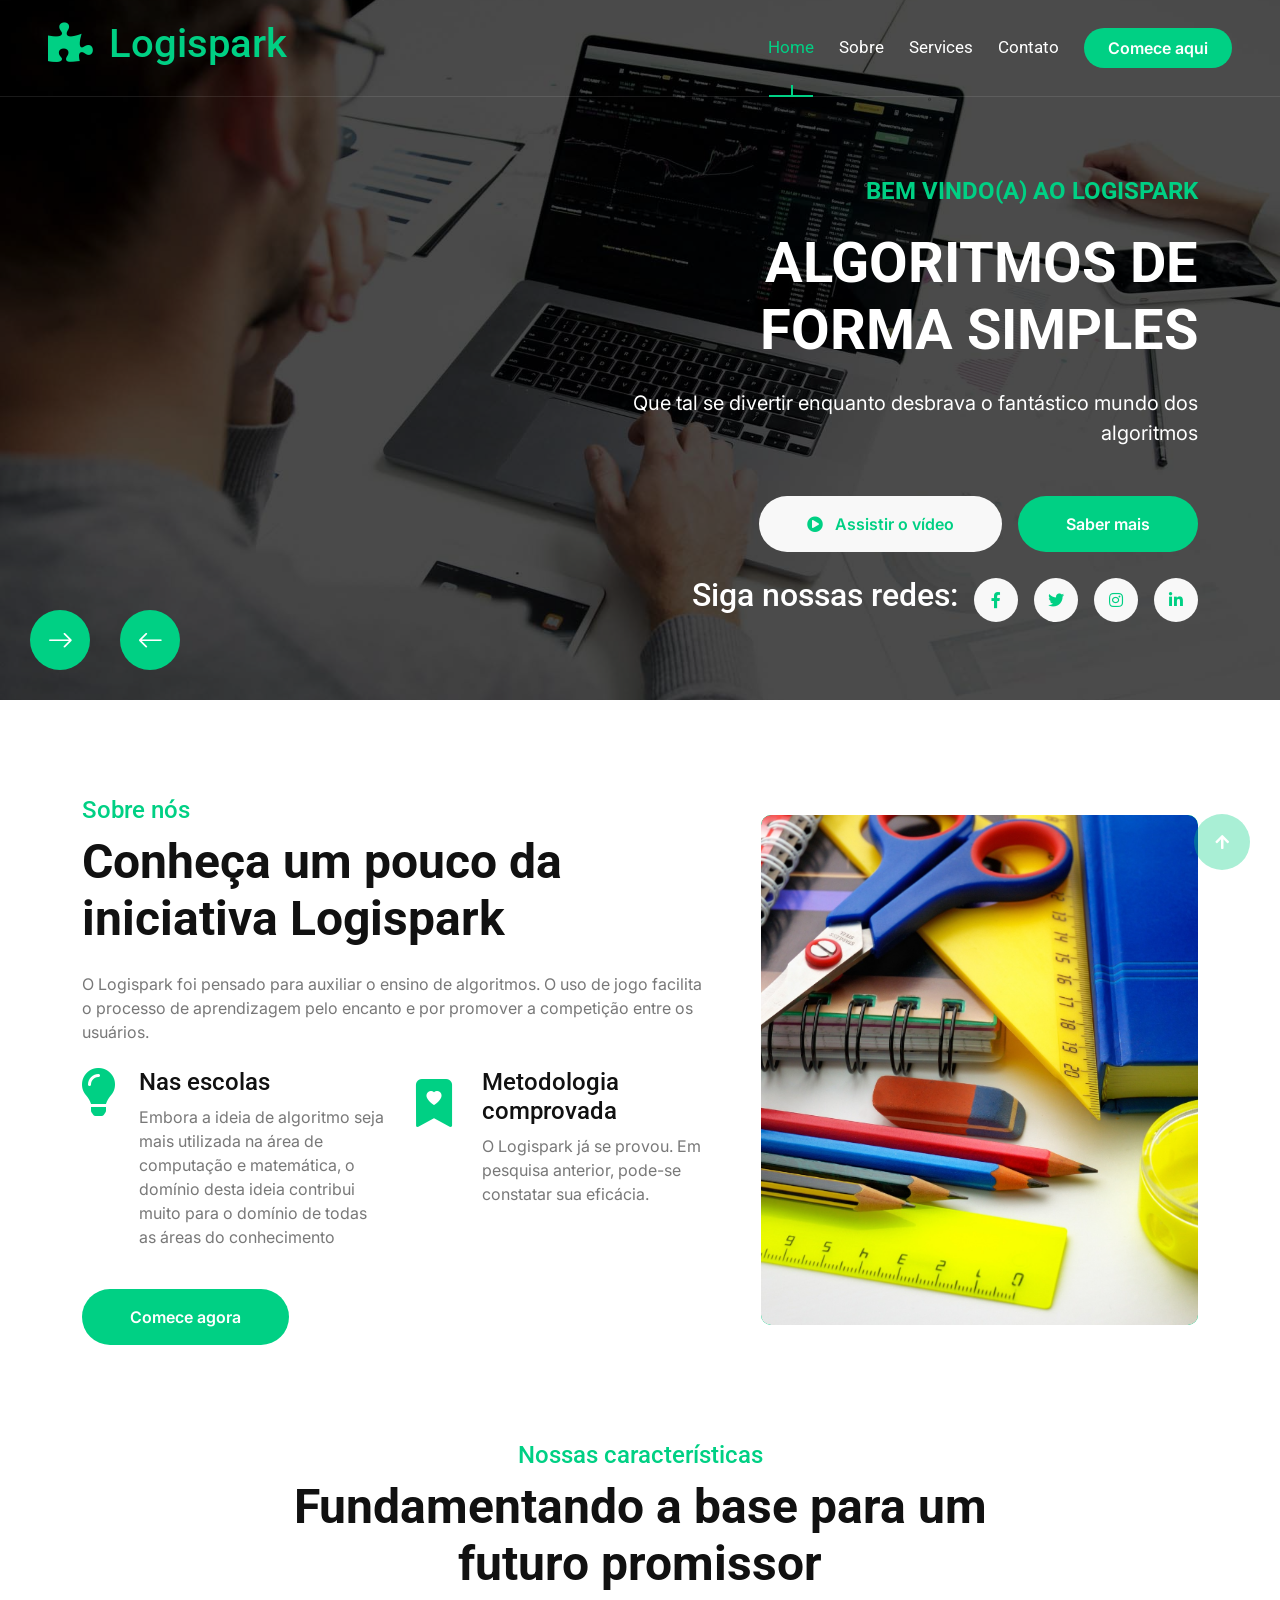
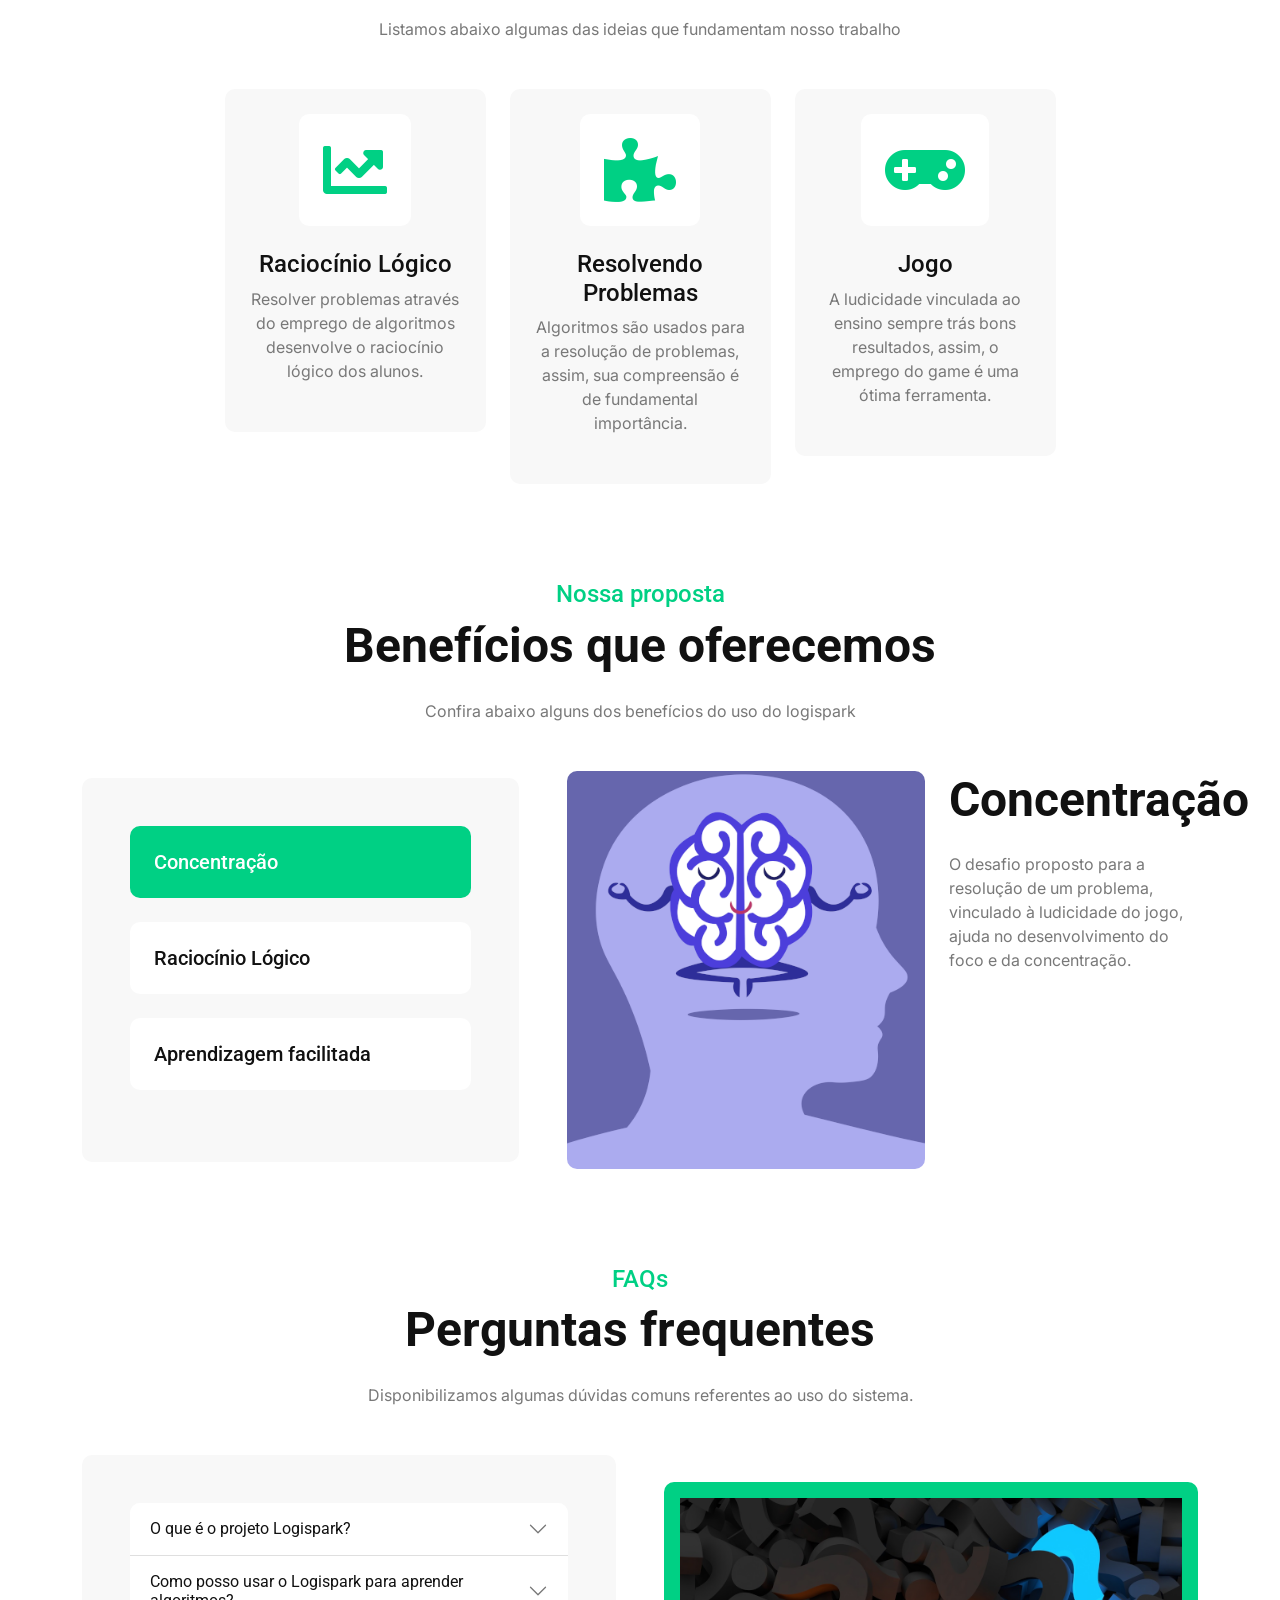
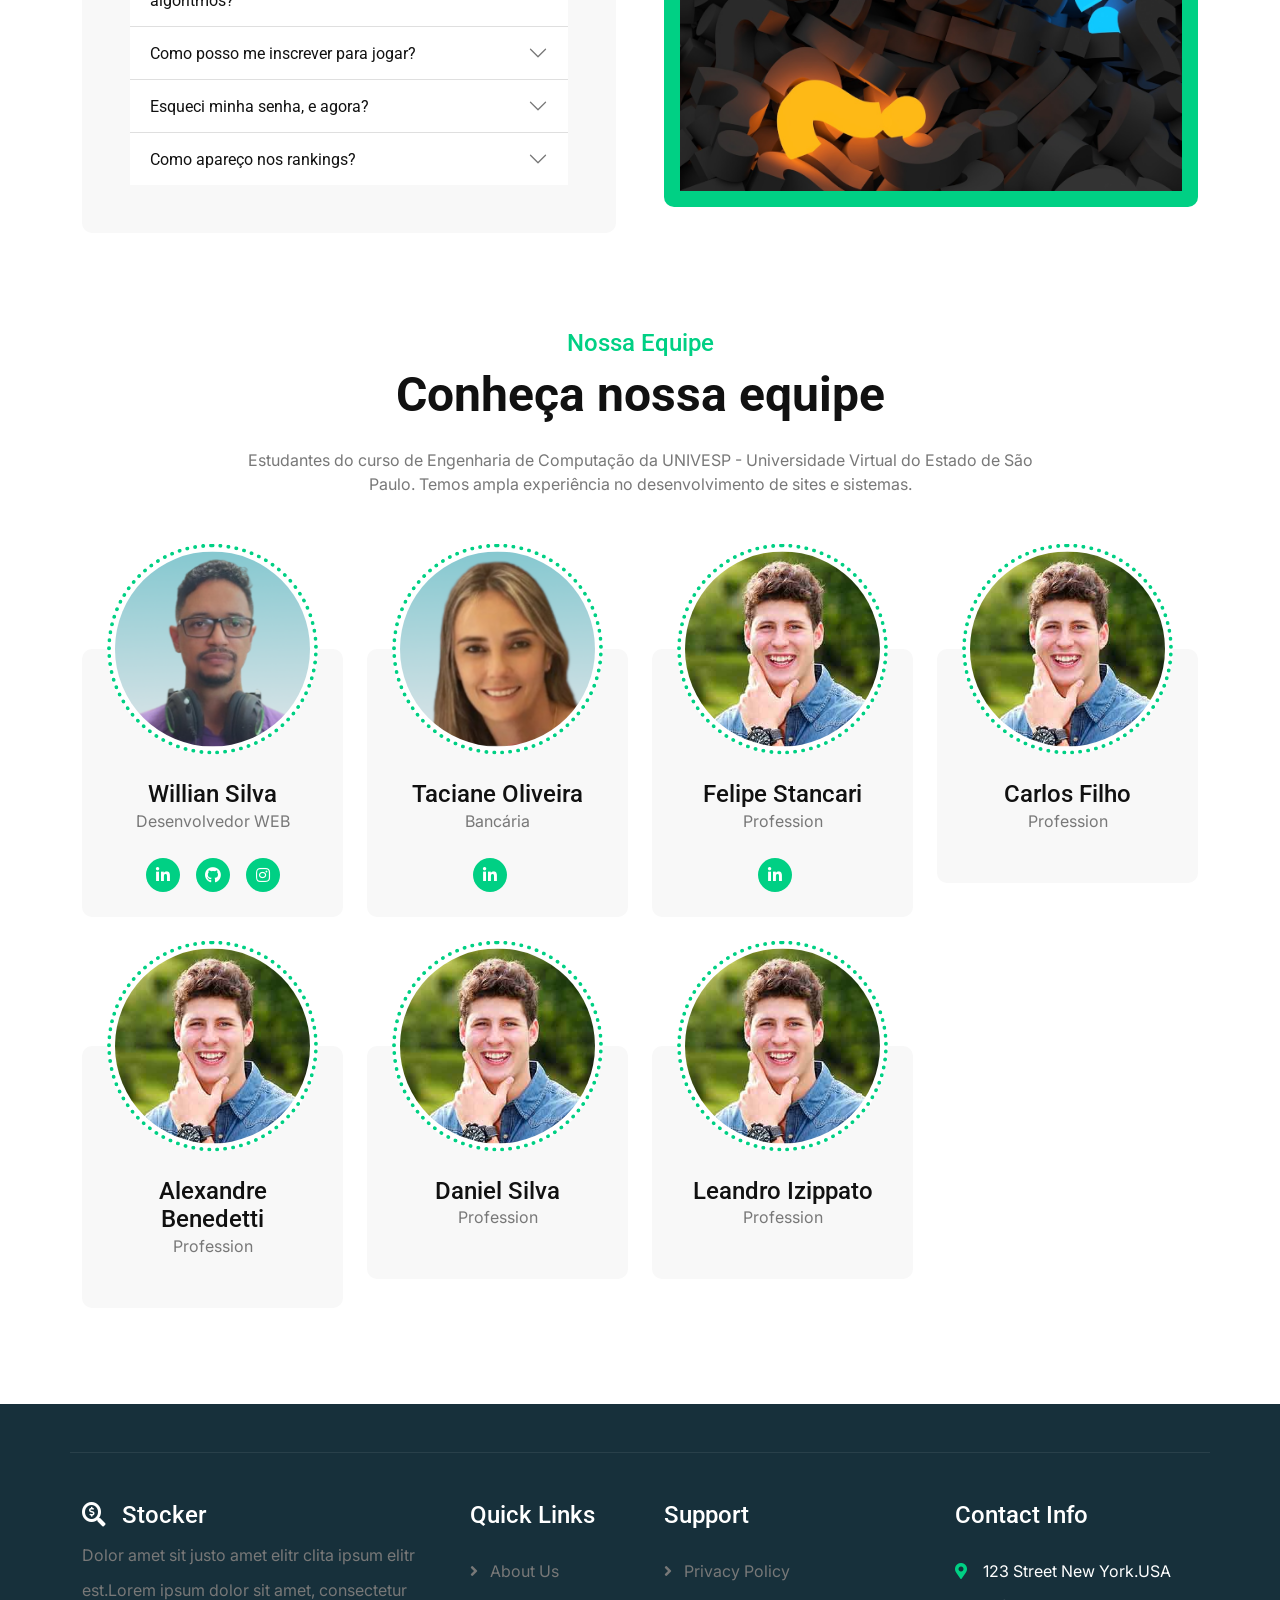
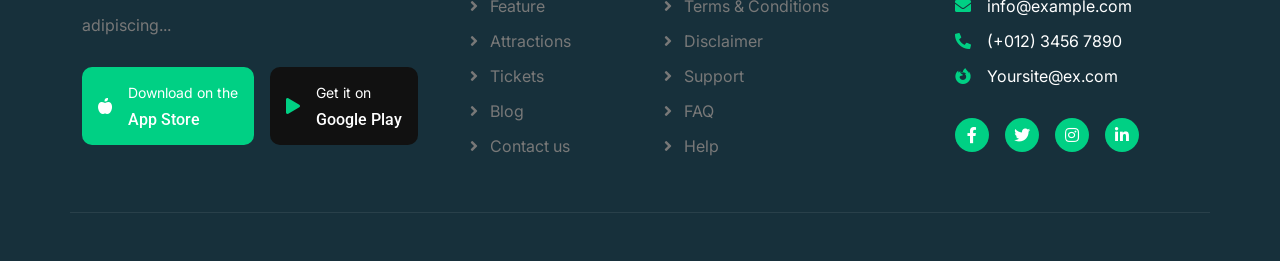
==== index.html @ 5e284241 "página contato - finalizada update 4/9 - 10h45" ====
<!DOCTYPE html>
<html lang="en">

    <head>
        <meta charset="utf-8">
        <title>TCC - LOGISPARK</title>
        <meta content="width=device-width, initial-scale=1.0" name="viewport">
        <meta content="Educação, Logispark, Lógica, Algoritmos" name="keywords">
        <meta content="Site do jogo logispark para ensino de algoritmos" name="description">
        <link rel="apple-touch-icon" sizes="57x57" href="./img/icon/apple-icon-57x57.png">
        <link rel="apple-touch-icon" sizes="60x60" href="./img/icon/apple-icon-60x60.png">
        <link rel="apple-touch-icon" sizes="72x72" href="./img/icon/apple-icon-72x72.png">
        <link rel="apple-touch-icon" sizes="76x76" href="./img/icon/apple-icon-76x76.png">
        <link rel="apple-touch-icon" sizes="114x114" href="./img/icon/apple-icon-114x114.png">
        <link rel="apple-touch-icon" sizes="120x120" href="./img/icon/apple-icon-120x120.png">
        <link rel="apple-touch-icon" sizes="144x144" href="./img/icon/apple-icon-144x144.png">
        <link rel="apple-touch-icon" sizes="152x152" href="./img/icon/apple-icon-152x152.png">
        <link rel="apple-touch-icon" sizes="180x180" href="./img/icon/apple-icon-180x180.png">
        <link rel="icon" type="image/png" sizes="192x192" href="./img/icon/android-icon-192x192.png">
        <link rel="icon" type="image/png" sizes="32x32" href="./img/icon/favicon-32x32.png">
        <link rel="icon" type="image/png" sizes="96x96" href="./img/icon/favicon-96x96.png">
        <link rel="icon" type="image/png" sizes="16x16" href="./img/icon/favicon-16x16.png">
        <link rel="manifest" href="./img/icon/manifest.json">
        <meta name="msapplication-TileColor" content="#ffffff">
        <meta name="msapplication-TileImage" content="/ms-icon-144x144.png">
        <meta name="theme-color" content="#ffffff">

        <!-- Google Web Fonts -->
        <link rel="preconnect" href="https://fonts.googleapis.com">
        <link rel="preconnect" href="https://fonts.gstatic.com" crossorigin>
        <link href="https://fonts.googleapis.com/css2?family=Inter:wght@100..900&family=Roboto:wght@400;500;700;900&display=swap" rel="stylesheet"> 

        <!-- Icon Font Stylesheet -->
        <link rel="stylesheet" href="https://use.fontawesome.com/releases/v5.15.4/css/all.css"/>
        <link href="https://cdn.jsdelivr.net/npm/bootstrap-icons@1.4.1/font/bootstrap-icons.css" rel="stylesheet">

        <!-- Libraries Stylesheet -->
        <link rel="stylesheet" href="lib/animate/animate.min.css"/>
        <link href="lib/lightbox/css/lightbox.min.css" rel="stylesheet">
        <link href="lib/owlcarousel/assets/owl.carousel.min.css" rel="stylesheet">


        <!-- Customized Bootstrap Stylesheet -->
        <link href="css/bootstrap.min.css" rel="stylesheet">

        <!-- Template Stylesheet -->
        <link href="css/style.css" rel="stylesheet">
    </head>

    <body>

        <!-- Spinner Start -->
        <div id="spinner" class="show bg-white position-fixed translate-middle w-100 vh-100 top-50 start-50 d-flex align-items-center justify-content-center">
            <div class="spinner-border text-primary" style="width: 3rem; height: 3rem;" role="status">
                <span class="sr-only">Loading...</span>
            </div>
        </div>
        <!-- Spinner End -->

        <!-- Navbar & Hero Start - ok -->
        <div class="container-fluid position-relative p-0">
            
            <header id="header"></header>

            <!-- Carousel Start -->
            <div class="header-carousel owl-carousel">
                <div class="header-carousel-item">
                    <img src="img/carousel-1.jpg" class="img-fluid w-100" alt="Image">
                    <div class="carousel-caption">
                        <div class="container">
                            <div class="row gy-0 gx-5">
                                <div class="col-lg-0 col-xl-5"></div>
                                <div class="col-xl-7 animated fadeInLeft">
                                    <div class="text-sm-center text-md-end">
                                        <h4 class="text-primary text-uppercase fw-bold mb-4">Bem vindo(a) ao Logispark</h4>
                                        <h1 class="display-4 text-uppercase text-white mb-4">Algoritmos de forma simples</h1>
                                        <p class="mb-5 fs-5">Que tal se divertir enquanto desbrava o fantástico mundo dos algoritmos</p>
                                        <div class="d-flex justify-content-center justify-content-md-end flex-shrink-0 mb-4">
                                            <a class="btn btn-light rounded-pill py-3 px-4 px-md-5 me-2" href="#"><i class="fas fa-play-circle me-2"></i> Assistir o vídeo</a>
                                            <a class="btn btn-primary rounded-pill py-3 px-4 px-md-5 ms-2" href="#">Saber mais</a>
                                        </div>
                                        <div class="d-flex align-items-center justify-content-center justify-content-md-end">
                                            <h2 class="text-white me-2">Siga nossas redes:</h2>
                                            <div class="d-flex justify-content-end ms-2">
                                                <a class="btn btn-md-square btn-light rounded-circle me-2" href=""><i class="fab fa-facebook-f"></i></a>
                                                <a class="btn btn-md-square btn-light rounded-circle mx-2" href=""><i class="fab fa-twitter"></i></a>
                                                <a class="btn btn-md-square btn-light rounded-circle mx-2" href=""><i class="fab fa-instagram"></i></a>
                                                <a class="btn btn-md-square btn-light rounded-circle ms-2" href=""><i class="fab fa-linkedin-in"></i></a>
                                            </div>
                                        </div>
                                    </div>
                                </div>
                            </div>
                        </div>
                    </div>
                </div>
                <div class="header-carousel-item">
                    <img src="img/carousel-2.jpg" class="img-fluid w-100" alt="Image">
                    <div class="carousel-caption">
                        <div class="container">
                            <div class="row g-5">
                                <div class="col-12 animated fadeInUp">
                                    <div class="text-center">
                                        <h4 class="text-primary text-uppercase fw-bold mb-4">Bem vindo(a) ao Logispark</h4>
                                        <h1 class="display-4 text-uppercase text-white mb-4">Invista seu tempo</h1>
                                        <p class="mb-5 fs-5">Aprenda jogando, não perca tempo, comece agora mesmo</p>
                                        <div class="d-flex justify-content-center flex-shrink-0 mb-4">
                                            <a class="btn btn-light rounded-pill py-3 px-4 px-md-5 me-2" href="#"><i class="fas fa-play-circle me-2"></i> Assistir o vídeo</a>
                                            <a class="btn btn-primary rounded-pill py-3 px-4 px-md-5 ms-2" href="#">Saber mais</a>
                                        </div>
                                        <div class="d-flex align-items-center justify-content-center">
                                            <h2 class="text-white me-2">Siga nossas redes:</h2>
                                            <div class="d-flex justify-content-end ms-2">
                                                <a class="btn btn-md-square btn-light rounded-circle me-2" href=""><i class="fab fa-facebook-f"></i></a>
                                                <a class="btn btn-md-square btn-light rounded-circle mx-2" href=""><i class="fab fa-twitter"></i></a>
                                                <a class="btn btn-md-square btn-light rounded-circle mx-2" href=""><i class="fab fa-instagram"></i></a>
                                                <a class="btn btn-md-square btn-light rounded-circle ms-2" href=""><i class="fab fa-linkedin-in"></i></a>
                                            </div>
                                        </div>
                                    </div>
                                </div>
                            </div>
                        </div>
                    </div>
                </div>
            </div>
            <!-- Carousel End -->
        </div>
        <!-- Navbar & Hero End -->

        <!-- About Start - ok -->
        <div class="container-fluid about py-5">
            <div class="container py-5">
                <div class="row g-5 align-items-center">
                    <div class="col-xl-7 wow fadeInLeft" data-wow-delay="0.2s">
                        <div>
                            <h4 class="text-primary">Sobre nós</h4>
                            <h1 class="display-5 mb-4">Conheça um pouco da iniciativa Logispark</h1>
                            <p class="mb-4">
                                O Logispark foi pensado para auxiliar o ensino de algoritmos. O uso de jogo facilita o processo de aprendizagem pelo encanto e por promover a competição entre os usuários.
                            </p>
                            <div class="row g-4">
                                <div class="col-md-6 col-lg-6 col-xl-6">
                                    <div class="d-flex">
                                        <div><i class="fas fa-lightbulb fa-3x text-primary"></i></div>
                                        <div class="ms-4">
                                            <h4>Nas escolas</h4>
                                            <p>Embora a ideia de algoritmo seja mais utilizada na área de computação e matemática, o domínio desta ideia contribui muito para o domínio de todas as áreas do conhecimento</p>
                                        </div>
                                    </div>
                                </div>
                                <div class="col-md-6 col-lg-6 col-xl-6">
                                    <div class="d-flex">
                                        <div><i class="bi bi-bookmark-heart-fill fa-3x text-primary"></i></div>
                                        <div class="ms-4">
                                            <h4>Metodologia comprovada</h4>
                                            <p>O Logispark já se provou. Em pesquisa anterior, pode-se constatar sua eficácia.</p>
                                        </div>
                                    </div>
                                </div>
                                <div class="col-sm-6">
                                    <a href="#" class="btn btn-primary rounded-pill py-3 px-5 flex-shrink-0">Comece agora</a>
                                </div>
                            </div>
                        </div>
                    </div>
                    <div class="col-xl-5 wow fadeInRight" data-wow-delay="0.2s">
                        <div class="bg-primary rounded position-relative overflow-hidden">
                            <img src="img/school_supplies.webp" class="img-fluid rounded w-100" alt="">
                        </div>
                    </div>
                </div>
            </div>
        </div>
        <!-- About End -->

        <!-- Features Start - ok -->
        <div class="container-fluid feature pb-5">
            <div class="container pb-5">
                <div class="text-center mx-auto pb-5 wow fadeInUp" data-wow-delay="0.2s" style="max-width: 800px;">
                    <h4 class="text-primary">Nossas características</h4>
                    <h1 class="display-5 mb-4">Fundamentando a base para um futuro promissor</h1>
                    <p class="mb-0">
                        Listamos abaixo algumas das ideias que fundamentam nosso trabalho
                    </p>
                </div>
                <div class="row g-4 justify-content-center">
                    <div class="col-md-6 col-lg-6 col-xl-3 wow fadeInUp" data-wow-delay="0.2s">
                        <div class="feature-item p-4">
                            <div class="feature-icon p-4 mb-4">
                                <i class="fas fa-chart-line fa-4x text-primary"></i>
                            </div>
                            <h4>Raciocínio Lógico</h4>
                            <p class="mb-4">
                                Resolver problemas através do emprego de algoritmos desenvolve o raciocínio lógico dos alunos.
                            </p>
                        </div>
                    </div>
                    <div class="col-md-6 col-lg-6 col-xl-3 wow fadeInUp" data-wow-delay="0.4s">
                        <div class="feature-item p-4">
                            <div class="feature-icon p-4 mb-4">
                                <i class="fas fa-puzzle-piece fa-4x text-primary"></i>
                            </div>
                            <h4>Resolvendo Problemas</h4>
                            <p class="mb-4">
                                Algoritmos são usados para a resolução de problemas, assim, sua compreensão é de fundamental importância.
                            </p>
                        </div>
                    </div>
                    <div class="col-md-6 col-lg-6 col-xl-3 wow fadeInUp" data-wow-delay="0.6s">
                        <div class="feature-item p-4">
                            <div class="feature-icon p-4 mb-4">
                                <i class="fas fa-gamepad fa-4x text-primary"></i>
                            </div>
                            <h4>Jogo</h4>
                            <p class="mb-4">
                                A ludicidade vinculada ao ensino sempre trás bons resultados, assim, o emprego do game é uma ótima ferramenta.
                            </p>
                        </div>
                    </div>
                    <!-- <div class="col-md-6 col-lg-6 col-xl-3 wow fadeInUp" data-wow-delay="0.8s">
                        <div class="feature-item p-4">
                            <div class="feature-icon p-4 mb-4">
                                <i class="fas fa-hand-holding-usd fa-4x text-primary"></i>
                            </div>
                            <h4>Investment Bank</h4>
                            <p class="mb-4">Lorem ipsum dolor sit amet consectetur adipisicing elit. Ea hic laborum odit pariatur...
                            </p>
                            <a class="btn btn-primary rounded-pill py-2 px-4" href="#">Learn More</a>
                        </div>
                    </div> -->
                </div>
            </div>
        </div>
        <!-- Features End -->


        <!-- Offer Start - ok -->
        <div class="container-fluid offer-section pb-5">
            <div class="container pb-5">
                <div class="text-center mx-auto pb-5 wow fadeInUp" data-wow-delay="0.2s" style="max-width: 800px;">
                    <h4 class="text-primary">Nossa proposta</h4>
                    <h1 class="display-5 mb-4">Benefícios que oferecemos</h1>
                    <p class="mb-0">
                        Confira abaixo alguns dos benefícios do uso do logispark
                    </p>
                </div>
                <div class="row g-5 align-items-center">
                    <div class="col-xl-5 wow fadeInLeft" data-wow-delay="0.2s">
                        <div class="nav nav-pills bg-light rounded p-5">
                            <a class="accordion-link p-4 active mb-4" data-bs-toggle="pill" href="#collapseOne">
                                <h5 class="mb-0">Concentração</h5>
                            </a>
                            <a class="accordion-link p-4 mb-4" data-bs-toggle="pill" href="#collapseTwo">
                                <h5 class="mb-0">Raciocínio Lógico</h5>
                            </a>
                            <a class="accordion-link p-4 mb-4" data-bs-toggle="pill" href="#collapseThree">
                                <h5 class="mb-0">Aprendizagem facilitada</h5>
                            </a>
                        </div>
                    </div>
                    <div class="col-xl-7 wow fadeInRight" data-wow-delay="0.4s">
                        <div class="tab-content">
                            <div id="collapseOne" class="tab-pane fade show p-0 active">
                                <div class="row g-4">
                                    <div class="col-md-7">
                                        <img src="img/school_concentration.webp" class="img-fluid w-100 rounded" alt="">
                                    </div>
                                    <div class="col-md-5">
                                        <h1 class="display-5 mb-4">Concentração</h1>
                                        <p class="mb-4">
                                            O desafio proposto para a resolução de um problema, vinculado à ludicidade do jogo, ajuda no desenvolvimento do foco e da concentração.
                                        </p>
                                    </div>
                                </div>
                            </div>
                            <div id="collapseTwo" class="tab-pane fade show p-0">
                                <div class="row g-4">
                                    <div class="col-md-7">
                                        <img src="img/school_logic.webp" class="img-fluid w-100 rounded" alt="">
                                    </div>
                                    <div class="col-md-5">
                                        <h1 class="display-5 mb-4">Raciocínio Lógico</h1>
                                        <p class="mb-4">
                                            A resolução de um determinado problema, envolve organização do pensamento, dentre outras coisas, uma mente organizada e coerente é capaz de pensar de forma lógica para enfrentar o desafio proposto.
                                        </p>
                                    </div>
                                </div>
                            </div>
                            <div id="collapseThree" class="tab-pane fade show p-0">
                                <div class="row g-4">
                                    <div class="col-md-7">
                                        <img src="img/school_learning.webp" class="img-fluid w-100 rounded" alt="">
                                    </div>
                                    <div class="col-md-5">
                                        <h1 class="display-5 mb-4">Aprendizagem facilitada</h1>
                                        <p class="mb-4">
                                            Ao dominar o uso de algoritmos, os alunos terão facilidade em dominar qualquer área do conhecimento.
                                        </p>
                                    </div>
                                </div>
                            </div>
                        </div>
                    </div>
                </div>
            </div>
        </div>
        <!-- Offer End -->

        <!-- FAQs Start - adicionar o texto das perguntas -->
        <div class="container-fluid faq-section pb-5">
            <div class="container pb-5 overflow-hidden">
                <div class="text-center mx-auto pb-5 wow fadeInUp" data-wow-delay="0.2s" style="max-width: 800px;">
                    <h4 class="text-primary">FAQs</h4>
                    <h1 class="display-5 mb-4">Perguntas frequentes</h1>
                    <p class="mb-0">
                        Disponibilizamos algumas dúvidas comuns referentes ao uso do sistema.
                    </p>
                </div>
                <div class="row g-5 align-items-center">
                    <div class="col-lg-6 wow fadeInLeft" data-wow-delay="0.2s">
                        <div class="accordion accordion-flush bg-light rounded p-5" id="accordionFlushSection">
                            <div class="accordion-item rounded-top">
                                <h2 class="accordion-header" id="flush-headingOne">
                                    <button class="accordion-button collapsed rounded-top" type="button" data-bs-toggle="collapse" data-bs-target="#flush-collapseOne" aria-expanded="false" aria-controls="flush-collapseOne">
                                    O que é o projeto Logispark?
                                    </button>
                                </h2>
                                <div id="flush-collapseOne" class="accordion-collapse collapse" aria-labelledby="flush-headingOne" data-bs-parent="#accordionFlushSection">
                                    <div class="accordion-body">Placeholder content for this accordion, which is intended to demonstrate the <code>.accordion-flush</code> class. This is the first item's accordion body.</div>
                                </div>
                            </div>
                            <div class="accordion-item">
                                <h2 class="accordion-header" id="flush-headingTwo">
                                    <button class="accordion-button collapsed" type="button" data-bs-toggle="collapse" data-bs-target="#flush-collapseTwo" aria-expanded="false" aria-controls="flush-collapseTwo">
                                    Como posso usar o Logispark para aprender algoritmos?
                                    </button>
                                </h2>
                                <div id="flush-collapseTwo" class="accordion-collapse collapse" aria-labelledby="flush-headingTwo" data-bs-parent="#accordionFlushSection">
                                    <div class="accordion-body">Placeholder content for this accordion, which is intended to demonstrate the <code>.accordion-flush</code> class. This is the second item's accordion body. Let's imagine this being filled with some actual content.</div>
                                </div>
                            </div>
                            <div class="accordion-item">
                                <h2 class="accordion-header" id="flush-headingThree">
                                    <button class="accordion-button collapsed" type="button" data-bs-toggle="collapse" data-bs-target="#flush-collapseThree" aria-expanded="false" aria-controls="flush-collapseThree">
                                    Como posso me inscrever para jogar?
                                    </button>
                                </h2>
                                <div id="flush-collapseThree" class="accordion-collapse collapse" aria-labelledby="flush-headingThree" data-bs-parent="#accordionFlushSection">
                                    <div class="accordion-body">Placeholder content for this accordion, which is intended to demonstrate the <code>.accordion-flush</code> class. This is the second item's accordion body. Let's imagine this being filled with some actual content.</div>
                                </div>
                            </div>
                            <div class="accordion-item">
                                <h2 class="accordion-header" id="flush-headingFour">
                                    <button class="accordion-button collapsed" type="button" data-bs-toggle="collapse" data-bs-target="#flush-collapseFour" aria-expanded="false" aria-controls="flush-collapseFour">
                                    Esqueci minha senha, e agora?
                                    </button>
                                </h2>
                                <div id="flush-collapseFour" class="accordion-collapse collapse" aria-labelledby="flush-headingFour" data-bs-parent="#accordionFlushSection">
                                    <div class="accordion-body">Placeholder content for this accordion, which is intended to demonstrate the <code>.accordion-flush</code> class. This is the second item's accordion body. Let's imagine this being filled with some actual content.</div>
                                </div>
                            </div>
                            <div class="accordion-item">
                                <h2 class="accordion-header" id="flush-headingFive">
                                    <button class="accordion-button collapsed" type="button" data-bs-toggle="collapse" data-bs-target="#flush-collapseFive" aria-expanded="false" aria-controls="flush-collapseFive">
                                    Como apareço nos rankings?
                                    </button>
                                </h2>
                                <div id="flush-collapseFive" class="accordion-collapse collapse" aria-labelledby="flush-headingFive" data-bs-parent="#accordionFlushSection">
                                    <div class="accordion-body">Placeholder content for this accordion, which is intended to demonstrate the <code>.accordion-flush</code> class. This is the second item's accordion body. Let's imagine this being filled with some actual content.</div>
                                </div>
                            </div>
                        </div>
                    </div>
                    <div class="col-lg-6 wow fadeInRight" data-wow-delay="0.2s">
                        <div class="bg-primary rounded">
                            <img src="img/faq.webp" class="img-fluid w-100 p-3 rounded" alt="">
                        </div>
                    </div>
                </div>
            </div>
        </div>
        <!-- FAQs End -->


        <!-- Team Start - adicionar fotos e redes sociais -->
        <div class="container-fluid team pb-5">
            <div class="container pb-5">
                <div class="text-center mx-auto pb-5 wow fadeInUp" data-wow-delay="0.2s" style="max-width: 800px;">
                    <h4 class="text-primary">Nossa Equipe</h4>
                    <h1 class="display-5 mb-4">Conheça nossa equipe</h1>
                    <p class="mb-0">
                        Estudantes do curso de Engenharia de Computação da UNIVESP - Universidade Virtual do Estado de São Paulo. Temos ampla experiência no desenvolvimento de sites e sistemas.
                    </p>
                </div>
                <div class="row g-4">
                    <div class="col-md-6 col-lg-6 col-xl-3 wow fadeInUp" data-wow-delay="0.2s">
                        <div class="team-item">
                            <div class="team-img">
                                <img src="img/eu_logispark.webp" class="img-fluid" alt="">
                            </div>
                            <div class="team-title">
                                <h4 class="mb-0">Willian Silva</h4>
                                <p class="mb-0">Desenvolvedor WEB</p>
                            </div>
                            <div class="team-icon">
                                <!-- <a class="btn btn-primary btn-sm-square rounded-circle me-3" href=""><i class="fab fa-facebook-f"></i></a> -->
                                <!-- <a class="btn btn-primary btn-sm-square rounded-circle me-3" href=""><i class="fab fa-twitter"></i></a> -->
                                <a class="btn btn-primary btn-sm-square rounded-circle me-3" href="https://www.linkedin.com/in/willian-eliseu-silva-23a581169/" target="_blank"><i class="fab fa-linkedin-in"></i></a>
                                <a class="btn btn-primary btn-sm-square rounded-circle me-3" href="https://github.com/Willian-Eliseu" target="_blank"><i class="fab fa-github"></i></a>
                                <a class="btn btn-primary btn-sm-square rounded-circle me-0" href="https://www.instagram.com/weliseusilva/" target="_blank"><i class="fab fa-instagram"></i></a>
                            </div>
                        </div>
                    </div>
                    <div class="col-md-6 col-lg-6 col-xl-3 wow fadeInUp" data-wow-delay="0.4s">
                        <div class="team-item">
                            <div class="team-img">
                                <img src="img/taciane_logispark.webp" class="img-fluid" alt="">
                            </div>
                            <div class="team-title">
                                <h4 class="mb-0">Taciane Oliveira</h4>
                                <p class="mb-0">Bancária</p>
                            </div>
                            <div class="team-icon">
                                <!-- <a class="btn btn-primary btn-sm-square rounded-circle me-3" href=""><i class="fab fa-facebook-f"></i></a>
                                <a class="btn btn-primary btn-sm-square rounded-circle me-3" href=""><i class="fab fa-twitter"></i></a> -->
                                <a class="btn btn-primary btn-sm-square rounded-circle me-3" href="https://www.linkedin.com/in/taciane-oliveira-41645350/" target="_blank"><i class="fab fa-linkedin-in"></i></a>
                                <!-- <a class="btn btn-primary btn-sm-square rounded-circle me-0" href=""><i class="fab fa-instagram"></i></a> -->
                            </div>
                        </div>
                    </div>
                    <div class="col-md-6 col-lg-6 col-xl-3 wow fadeInUp" data-wow-delay="0.6s">
                        <div class="team-item">
                            <div class="team-img">
                                <img src="img/team-3.jpg" class="img-fluid" alt="">
                            </div>
                            <div class="team-title">
                                <h4 class="mb-0">Felipe Stancari</h4>
                                <p class="mb-0">Profession</p>
                            </div>
                            <div class="team-icon">
                                <!-- <a class="btn btn-primary btn-sm-square rounded-circle me-3" href=""><i class="fab fa-facebook-f"></i></a>
                                <a class="btn btn-primary btn-sm-square rounded-circle me-3" href=""><i class="fab fa-twitter"></i></a> -->
                                <a class="btn btn-primary btn-sm-square rounded-circle me-3" href="http://www.linkedin.com/in/felipe-stancari" target="_blank"><i class="fab fa-linkedin-in"></i></a>
                                <!-- <a class="btn btn-primary btn-sm-square rounded-circle me-0" href=""><i class="fab fa-instagram"></i></a> -->
                            </div>
                        </div>
                    </div>
                    <div class="col-md-6 col-lg-6 col-xl-3 wow fadeInUp" data-wow-delay="0.8s">
                        <div class="team-item">
                            <div class="team-img">
                                <img src="img/team-3.jpg" class="img-fluid" alt="">
                            </div>
                            <div class="team-title">
                                <h4 class="mb-0">Carlos Filho</h4>
                                <p class="mb-0">Profession</p>
                            </div>
                            <div class="team-icon">
                                <!-- <a class="btn btn-primary btn-sm-square rounded-circle me-3" href=""><i class="fab fa-facebook-f"></i></a>
                                <a class="btn btn-primary btn-sm-square rounded-circle me-3" href=""><i class="fab fa-twitter"></i></a>
                                <a class="btn btn-primary btn-sm-square rounded-circle me-3" href=""><i class="fab fa-linkedin-in"></i></a>
                                <a class="btn btn-primary btn-sm-square rounded-circle me-0" href=""><i class="fab fa-instagram"></i></a> -->
                            </div>
                        </div>
                    </div>
                    <div class="col-md-6 col-lg-6 col-xl-3 wow fadeInUp" data-wow-delay="0.2s">
                        <div class="team-item">
                            <div class="team-img">
                                <img src="img/team-3.jpg" class="img-fluid" alt="">
                            </div>
                            <div class="team-title">
                                <h4 class="mb-0">Alexandre Benedetti</h4>
                                <p class="mb-0">Profession</p>
                            </div>
                            <div class="team-icon">
                                <!-- <a class="btn btn-primary btn-sm-square rounded-circle me-3" href=""><i class="fab fa-facebook-f"></i></a>
                                <a class="btn btn-primary btn-sm-square rounded-circle me-3" href=""><i class="fab fa-twitter"></i></a>
                                <a class="btn btn-primary btn-sm-square rounded-circle me-3" href=""><i class="fab fa-linkedin-in"></i></a>
                                <a class="btn btn-primary btn-sm-square rounded-circle me-0" href=""><i class="fab fa-instagram"></i></a> -->
                            </div>
                        </div>
                    </div>
                    <div class="col-md-6 col-lg-6 col-xl-3 wow fadeInUp" data-wow-delay="0.4s">
                        <div class="team-item">
                            <div class="team-img">
                                <img src="img/team-3.jpg" class="img-fluid" alt="">
                            </div>
                            <div class="team-title">
                                <h4 class="mb-0">Daniel Silva</h4>
                                <p class="mb-0">Profession</p>
                            </div>
                            <div class="team-icon">
                                <!-- <a class="btn btn-primary btn-sm-square rounded-circle me-3" href=""><i class="fab fa-facebook-f"></i></a>
                                <a class="btn btn-primary btn-sm-square rounded-circle me-3" href=""><i class="fab fa-twitter"></i></a>
                                <a class="btn btn-primary btn-sm-square rounded-circle me-3" href=""><i class="fab fa-linkedin-in"></i></a>
                                <a class="btn btn-primary btn-sm-square rounded-circle me-0" href=""><i class="fab fa-instagram"></i></a> -->
                            </div>
                        </div>
                    </div>
                    <div class="col-md-6 col-lg-6 col-xl-3 wow fadeInUp" data-wow-delay="0.6s">
                        <div class="team-item">
                            <div class="team-img">
                                <img src="img/team-3.jpg" class="img-fluid" alt="">
                            </div>
                            <div class="team-title">
                                <h4 class="mb-0">Leandro Izippato</h4>
                                <p class="mb-0">Profession</p>
                            </div>
                            <div class="team-icon">
                                <!-- <a class="btn btn-primary btn-sm-square rounded-circle me-3" href=""><i class="fab fa-facebook-f"></i></a>
                                <a class="btn btn-primary btn-sm-square rounded-circle me-3" href=""><i class="fab fa-twitter"></i></a>
                                <a class="btn btn-primary btn-sm-square rounded-circle me-3" href=""><i class="fab fa-linkedin-in"></i></a>
                                <a class="btn btn-primary btn-sm-square rounded-circle me-0" href=""><i class="fab fa-instagram"></i></a> -->
                            </div>
                        </div>
                    </div>
                    <!-- <div class="col-md-6 col-lg-6 col-xl-3 wow fadeInUp" data-wow-delay="0.8s">
                        <div class="team-item">
                            <div class="team-img">
                                <img src="img/team-4.jpg" class="img-fluid" alt="">
                            </div>
                            <div class="team-title">
                                <h4 class="mb-0">Felipe </h4>
                                <p class="mb-0">Profession</p>
                            </div>
                            <div class="team-icon">
                                <a class="btn btn-primary btn-sm-square rounded-circle me-3" href=""><i class="fab fa-facebook-f"></i></a>
                                <a class="btn btn-primary btn-sm-square rounded-circle me-3" href=""><i class="fab fa-twitter"></i></a>
                                <a class="btn btn-primary btn-sm-square rounded-circle me-3" href=""><i class="fab fa-linkedin-in"></i></a>
                                <a class="btn btn-primary btn-sm-square rounded-circle me-0" href=""><i class="fab fa-instagram"></i></a>
                            </div>
                        </div>
                    </div> -->
                </div>
            </div>
        </div>
        <!-- Team End -->

        <!-- Testimonial Start -->
        <!-- <div class="container-fluid testimonial pb-5">
            <div class="container pb-5">
                <div class="text-center mx-auto pb-5 wow fadeInUp" data-wow-delay="0.2s" style="max-width: 800px;">
                    <h4 class="text-primary">Testimonial</h4>
                    <h1 class="display-5 mb-4">Our Clients Riviews</h1>
                    <p class="mb-0">Lorem ipsum dolor, sit amet consectetur adipisicing elit. Tenetur adipisci facilis cupiditate recusandae aperiam temporibus corporis itaque quis facere, numquam, ad culpa deserunt sint dolorem autem obcaecati, ipsam mollitia hic.
                    </p>
                </div>
                <div class="owl-carousel testimonial-carousel wow fadeInUp" data-wow-delay="0.2s">
                    <div class="testimonial-item">
                        <div class="testimonial-quote-left">
                            <i class="fas fa-quote-left fa-2x"></i>
                        </div>
                        <div class="testimonial-img">
                            <img src="img/testimonial-1.jpg" class="img-fluid" alt="Image">
                        </div>
                        <div class="testimonial-text">
                            <p class="mb-0">Lorem ipsum dolor sit amet consectetur adipisicing elit. Facilis blanditiis excepturi quisquam temporibus voluptatum reprehenderit culpa, quasi corrupti laborum accusamus.
                            </p>
                        </div>
                        <div class="testimonial-title">
                            <div>
                                <h4 class="mb-0">Person Name</h4>
                                <p class="mb-0">Profession</p>
                            </div>
                            <div class="d-flex text-primary">
                                <i class="fas fa-star"></i>
                                <i class="fas fa-star"></i>
                                <i class="fas fa-star"></i>
                                <i class="fas fa-star"></i>
                                <i class="fas fa-star"></i>
                            </div>
                        </div>
                        <div class="testimonial-quote-right">
                            <i class="fas fa-quote-right fa-2x"></i>
                        </div>
                    </div>
                    <div class="testimonial-item">
                        <div class="testimonial-quote-left">
                            <i class="fas fa-quote-left fa-2x"></i>
                        </div>
                        <div class="testimonial-img">
                            <img src="img/testimonial-2.jpg" class="img-fluid" alt="Image">
                        </div>
                        <div class="testimonial-text">
                            <p class="mb-0">Lorem ipsum dolor sit amet consectetur adipisicing elit. Facilis blanditiis excepturi quisquam temporibus voluptatum reprehenderit culpa, quasi corrupti laborum accusamus.
                            </p>
                        </div>
                        <div class="testimonial-title">
                            <div>
                                <h4 class="mb-0">Person Name</h4>
                                <p class="mb-0">Profession</p>
                            </div>
                            <div class="d-flex text-primary">
                                <i class="fas fa-star"></i>
                                <i class="fas fa-star"></i>
                                <i class="fas fa-star"></i>
                                <i class="fas fa-star"></i>
                                <i class="fas fa-star"></i>
                            </div>
                        </div>
                        <div class="testimonial-quote-right">
                            <i class="fas fa-quote-right fa-2x"></i>
                        </div>
                    </div>
                    <div class="testimonial-item">
                        <div class="testimonial-quote-left">
                            <i class="fas fa-quote-left fa-2x"></i>
                        </div>
                        <div class="testimonial-img">
                            <img src="img/testimonial-3.jpg" class="img-fluid" alt="Image">
                        </div>
                        <div class="testimonial-text">
                            <p class="mb-0">Lorem ipsum dolor sit amet consectetur adipisicing elit. Facilis blanditiis excepturi quisquam temporibus voluptatum reprehenderit culpa, quasi corrupti laborum accusamus.
                            </p>
                        </div>
                        <div class="testimonial-title">
                            <div>
                                <h4 class="mb-0">Person Name</h4>
                                <p class="mb-0">Profession</p>
                            </div>
                            <div class="d-flex text-primary">
                                <i class="fas fa-star"></i>
                                <i class="fas fa-star"></i>
                                <i class="fas fa-star"></i>
                                <i class="fas fa-star"></i>
                                <i class="fas fa-star"></i>
                            </div>
                        </div>
                        <div class="testimonial-quote-right">
                            <i class="fas fa-quote-right fa-2x"></i>
                        </div>
                    </div>
                    <div class="testimonial-item">
                        <div class="testimonial-quote-left">
                            <i class="fas fa-quote-left fa-2x"></i>
                        </div>
                        <div class="testimonial-img">
                            <img src="img/testimonial-2.jpg" class="img-fluid" alt="Image">
                        </div>
                        <div class="testimonial-text">
                            <p class="mb-0">Lorem ipsum dolor sit amet consectetur adipisicing elit. Facilis blanditiis excepturi quisquam temporibus voluptatum reprehenderit culpa, quasi corrupti laborum accusamus.
                            </p>
                        </div>
                        <div class="testimonial-title">
                            <div>
                                <h4 class="mb-0">Person Name</h4>
                                <p class="mb-0">Profession</p>
                            </div>
                            <div class="d-flex text-primary">
                                <i class="fas fa-star"></i>
                                <i class="fas fa-star"></i>
                                <i class="fas fa-star"></i>
                                <i class="fas fa-star"></i>
                                <i class="fas fa-star"></i>
                            </div>
                        </div>
                        <div class="testimonial-quote-right">
                            <i class="fas fa-quote-right fa-2x"></i>
                        </div>
                    </div>
                </div>
            </div>
        </div> -->
        <!-- Testimonial End -->

        <!-- Footer Start -->
        <footer id="footer"></footer>
        <!-- Footer End -->
        
        <!-- Copyright Start -->
        <!-- <div class="container-fluid copyright py-4">
            <div class="container">
                <div class="row g-4 align-items-center">
                    <div class="col-md-6 text-center text-md-start mb-md-0">
                        <span class="text-body"><a href="#" class="border-bottom text-white"><i class="fas fa-copyright text-light me-2"></i>Your Site Name</a>, All right reserved.</span>
                    </div>
                    <div class="col-md-6 text-center text-md-end text-body">
                        !--/*** This template is free as long as you keep the below author’s credit link/attribution link/backlink. ***/--
                        !--/*** If you'd like to use the template without the below author’s credit link/attribution link/backlink, ***/--
                        !--/*** you can purchase the Credit Removal License from "https://htmlcodex.com/credit-removal". ***/--
                        Designed By <a class="border-bottom text-white" href="https://htmlcodex.com">HTML Codex</a> Distributed By <a class="border-bottom text-white" href="https://themewagon.com">ThemeWagon</a>
                    </div>
                </div>
            </div>
        </div> -->
        <!-- Copyright End -->


        <!-- Back to Top -->
        <a href="#" class="btn btn-primary btn-lg-square rounded-circle back-to-top"><i class="fa fa-arrow-up"></i></a>   

        
        <!-- JavaScript Libraries -->
        <script src="https://ajax.googleapis.com/ajax/libs/jquery/3.6.4/jquery.min.js"></script>
        <script src="https://cdn.jsdelivr.net/npm/bootstrap@5.0.0/dist/js/bootstrap.bundle.min.js"></script>
        <script src="lib/wow/wow.min.js"></script>
        <script src="lib/easing/easing.min.js"></script>
        <script src="lib/waypoints/waypoints.min.js"></script>
        <script src="lib/counterup/counterup.min.js"></script>
        <script src="lib/lightbox/js/lightbox.min.js"></script>
        <script src="lib/owlcarousel/owl.carousel.min.js"></script>

        

        <!-- Template Javascript -->
        <script src="./js/header.js"></script>
        <script src="./js/footer.js"></script>
        <!-- <script src="./js/header.js"></script> -->
        <script>
            $(()=>{
                $.getScript("./js/main.js", function(){
                    $('#homepage').addClass('active');
                });
            });
        </script>
    </body>

</html>
---- css/style.css ----
/*** Spinner Start ***/
/*** Spinner ***/
#spinner {
    opacity: 0;
    visibility: hidden;
    transition: opacity .5s ease-out, visibility 0s linear .5s;
    z-index: 99999;
}

#spinner.show {
    transition: opacity .5s ease-out, visibility 0s linear 0s;
    visibility: visible;
    opacity: 1;
}
/*** Spinner End ***/

.back-to-top {
    position: fixed;
    right: 30px;
    bottom: 30px;
    transition: 0.5s;
    z-index: 99;
}

/*** Button Start ***/
.btn {
    font-weight: 600;
    transition: .5s;
}

.btn-square {
    width: 32px;
    height: 32px;
}

.btn-sm-square {
    width: 34px;
    height: 34px;
}

.btn-md-square {
    width: 44px;
    height: 44px;
}

.btn-lg-square {
    width: 56px;
    height: 56px;
}

.btn-xl-square {
    width: 66px;
    height: 66px;
}

.btn-square,
.btn-sm-square,
.btn-md-square,
.btn-lg-square,
.btn-xl-square {
    padding: 0;
    display: flex;
    align-items: center;
    justify-content: center;
    font-weight: normal;
}

.btn.btn-primary {
    color: var(--bs-white);
    border: none;
}

.btn.btn-primary:hover {
    background: var(--bs-dark);
    color: var(--bs-primary);
}

.btn.btn-light {
    color: var(--bs-primary);
    border: none;
}

.btn.btn-light:hover {
    color: var(--bs-white);
    background: var(--bs-primary);
}


/*** Topbar Start ***/
.topbar .dropdown-toggle::after {
    border: none;
    content: "\f107";
    font-family: "Font Awesome 5 Free";
    font-weight: 600;
    vertical-align: middle;
    margin-left: 8px;
    color: var(--bs-primary);
}

.topbar .dropdown .dropdown-menu a:hover {
    background: var(--bs-primary);
    color: var(--bs-white);
}

.topbar .dropdown .dropdown-menu {
    transform: rotateX(0deg);
    visibility: visible;
    background: var(--bs-light);
    padding-top: 11px;
    border: 0;
    transition: .5s;
    opacity: 1;
}

/*** Topbar End ***/



/*** Navbar ***/
.navbar-light .navbar-nav .nav-link {
    font-family: 'Roboto', sans-serif;
    position: relative;
    margin-right: 25px;
    padding: 35px 0;
    color: var(--bs-white);
    font-size: 17px;
    font-weight: 400;
    outline: none;
    transition: .5s;
}

.sticky-top.navbar-light .navbar-nav .nav-link,
.sticky-top.navbar-light .navbar-nav .nav-item .nav-link {
    padding: 20px 0;
    color: var(--bs-dark);
}

.navbar-light .navbar-nav .nav-item .nav-link {
    color: var(--bs-white);
}

.navbar-light .navbar-nav .nav-link:hover,
.navbar-light .navbar-nav .nav-link.active,
.navbar-light .navbar-nav .nav-item .nav-link:hover,
.navbar-light .navbar-nav .nav-item .nav-link.active  {
    color: var(--bs-primary);
}

.navbar-light .navbar-brand img {
    max-height: 60px;
    transition: .5s;
}

.sticky-top.navbar-light .navbar-brand img {
    max-height: 45px;
}

.navbar .dropdown-toggle::after {
    border: none;
    content: "\f107";
    font-family: "Font Awesome 5 Free";
    font-weight: 600;
    vertical-align: middle;
    margin-left: 8px;
}

.dropdown .dropdown-menu a:hover {
    background: var(--bs-primary);
    color: var(--bs-white);
}

.navbar .nav-item:hover .dropdown-menu {
    transform: rotateX(0deg);
    visibility: visible;
    background: var(--bs-light);
    transition: .5s;
    opacity: 1;
}

@media (max-width: 991.98px) {
    .sticky-top.navbar-light {
        position: relative;
        background: var(--bs-white);
    }

    .navbar.navbar-expand-lg .navbar-toggler {
        padding: 10px 20px;
        border: 1px solid var(--bs-primary);
        color: var(--bs-primary);
    }

    .navbar-light .navbar-collapse {
        margin-top: 15px;
        border-top: 1px solid #DDDDDD;
    }

    .navbar-light .navbar-nav .nav-link,
    .sticky-top.navbar-light .navbar-nav .nav-link {
        padding: 10px 0;
        margin-left: 0;
        color: var(--bs-dark);
    }

    .navbar-light .navbar-nav .nav-item .nav-link {
        color: var(--bs-dark);
    }

    .navbar-light .navbar-brand img {
        max-height: 45px;
    }
}

@media (min-width: 992px) {
    .navbar .nav-item .dropdown-menu {
        display: block;
        visibility: hidden;
        top: 100%;
        transform: rotateX(-75deg);
        transform-origin: 0% 0%;
        border: 0;
        border-radius: 10px;
        transition: .5s;
        opacity: 0;
    }

    .navbar-light {
        position: absolute;
        width: 100%;
        top: 0;
        left: 0;
        border-bottom: 1px solid rgba(255, 255, 255, .1);
        z-index: 999;
    }
    
    .sticky-top.navbar-light {
        position: fixed;
        background: var(--bs-light);
    }

    .navbar-light .navbar-nav .nav-link::before {
        position: absolute;
        content: "";
        width: 0;
        height: 2px;
        bottom: -1px;
        left: 50%;
        background: var(--bs-primary);
        transition: .5s;
    }

    .navbar-light .navbar-nav .nav-link:hover::before,
    .navbar-light .navbar-nav .nav-link.active::before {
        width: calc(100% - 2px);
        left: 1px;
    }

    .navbar-light .navbar-nav .nav-link::after {
        position: absolute;
        content: "";
        width: 0;
        height: 0;
        bottom: -1px;
        left: 50%;
        background: var(--bs-primary);
        transition: .5s;
    }

    .navbar-light .navbar-nav .nav-link:hover::after,
    .navbar-light .navbar-nav .nav-link.active::after {
        width: 2px;
        height: 12px;
    }
}
/*** Navbar End ***/

/*** Carousel Hero Header Start ***/
.header-carousel .header-carousel-item img {
    object-fit: cover;
}

.header-carousel .header-carousel-item,
.header-carousel .header-carousel-item img {
        height: 700px;
}


.header-carousel .owl-nav .owl-prev,
.header-carousel .owl-nav .owl-next {
    position: absolute;
    width: 60px;
    height: 60px;
    border-radius: 60px;
    background: var(--bs-primary);
    color: var(--bs-white);
    font-size: 26px;
    display: flex;
    align-items: center;
    justify-content: center;
    transition: 0.5s;
}

.header-carousel .owl-nav .owl-prev {
    bottom: 30px;
    left: 30px;
    margin-left: 90px;
}
.header-carousel .owl-nav .owl-next {
    bottom: 30px;
    left: 30px;
}

.header-carousel .owl-nav .owl-prev:hover,
.header-carousel .owl-nav .owl-next:hover {
    box-shadow: inset 0 0 100px 0 var(--bs-light);
    color: var(--bs-primary);
}


.header-carousel .header-carousel-item .carousel-caption {
    position: absolute;
    width: 100%;
    height: 100%;
    left: 0;
    bottom: 0;
    padding-top: 120px;
    background: rgba(0, 0, 0, .7);
    display: flex;
    align-items: center;
}

@media (max-width: 991px) {
    .header-carousel .header-carousel-item .carousel-caption {
        padding-top: 45px;
    }
}

@media (max-width: 767px) {
    .header-carousel .owl-nav .owl-prev {
        left: 50%;
        transform: translateX(-50%);
        margin-left: -45px;
    }


    .header-carousel .owl-nav .owl-next {
        left: 50%;
        transform: translateX(-50%);
        margin-left: 45px;
    }
}


.header-carousel .header-carousel-item img {
    animation-name: image-zoom;
    animation-duration: 10s;
    animation-delay: 1s;
    animation-iteration-count: infinite;
    animation-direction: alternate;
    transition: 1s;
}

@keyframes image-zoom {
    0%  {height: 100%; opacity: 0.9;}

    25% {height: 110%; opacity: 0.50;}

    50% {height: 115%; opacity: 1;}

    75% {height: 110%; opacity: 0.50;}

    100% {height: 100%; opacity: 0.9;}
}
/*** Carousel Hero Header End ***/


/*** Single Page Hero Header Start ***/
.bg-breadcrumb {
    position: relative;
    overflow: hidden;
    background: linear-gradient(rgba(0, 0, 0, 0.7), rgba(0, 0, 0, 0.7)), url(../img/carousel-1.jpg);
    background-position: center center;
    background-repeat: no-repeat;
    background-size: cover;
    padding: 140px 0 60px 0;
    transition: 0.5s;
}

@media (min-width: 992px) {
    .bg-breadcrumb {
        padding: 140px 0 60px 0;
    }
}

@media (max-width: 991px) {
    .bg-breadcrumb {
        padding: 60px 0 60px 0;
    }
}

.bg-breadcrumb .breadcrumb {
    position: relative;
}

.bg-breadcrumb .breadcrumb .breadcrumb-item a {
    color: var(--bs-white);
}
/*** Single Page Hero Header End ***/


/*** Service Start ***/
.service .service-item {
    background: var(--bs-light);
    border-radius: 10px;
    transition: 0.5s;
}

.service .service-item:hover {
    box-shadow: 0 0 45px rgba(0, 0, 0, .2);
}

.service .service-item .service-img {
    position: relative;
    overflow: hidden;
    border-top-left-radius: 10px;
    border-top-right-radius: 10px;
    transition: 0.5s;
}

.service .service-item .service-img img {
    transition: 0.5s;
}

.service .service-item:hover .service-img img {
    transform: scale(1.2);
}
/*** Service End ***/


/*** Features Start ***/
.feature .feature-item {
    text-align: center;
    border-radius: 10px;
    background: var(--bs-light);
    border: 1px solid transparent;
    transition: 0.5s;
}

.feature .feature-item:hover {
    border: 1px solid var(--bs-primary);
}

.feature .feature-item .feature-icon {
    background: var(--bs-white);
    border-radius: 10px;
    display: inline-block;
}
/*** Features End ***/

/*** Offer Start ***/
.offer-section .nav a.accordion-link {
    width: 100%;
    border-radius: 10px;
    display: flex;
    background: var(--bs-white);
    transition: 0.5s;
}

.offer-section .nav a.accordion-link.active {
    color: var(--bs-white);
    background: var(--bs-primary);
}

.offer-section .nav a.accordion-link h5 {
    transition: 0.5s;
}

.offer-section .nav a.accordion-link.active h5 {
    color: var(--bs-white);
}
/*** Offer End ***/

/*** Blog Start ***/
.blog .blog-item {
    border-radius: 10px;
    background: var(--bs-white);
    box-shadow: inset 0 0 45px rgba(0, 0, 0, .1);
    transition: 0.5s;
}

.blog .blog-item a {
    transition: 0.5s;
}

.blog .blog-item:hover a:hover {
    color: var(--bs-primary);
}

.blog .blog-item .blog-img {
    border-radius: 10px;
    position: relative;
    overflow: hidden;
}

.blog .blog-item .blog-img img {
    transition: 0.5s;
}

.blog .blog-item:hover .blog-img img {
    transform: scale(1.2);
}

.blog .blog-item .blog-img::after {
    content: "";
    position: absolute;
    width: 100%;
    height: 100%;
    top: 0;
    left: 0;
    border-radius: 10px;
    background: rgba(0, 208, 132, 0.1);
    opacity: 0;
    transition: 0.5s;
    z-index: 1;
}

.blog .blog-item:hover .blog-img::after {
    opacity: 1;
}

.blog .blog-item .blog-img .blog-title {
    position: absolute;
    bottom: 25px;
    left: 25px;
    z-index: 5;
}

.blog .blog-item .blog-img .blog-title a {
    color: var(--bs-white);
    background: var(--bs-primary);
    transition: 0.5s;
}

.blog .blog-item:hover .blog-img .blog-title a:hover {
    color: var(--bs-dark);
}

.blog-carousel .owl-stage-outer {
    margin-top: 58px;
}

.blog .owl-nav .owl-prev {
    position: absolute;
    top: -58px;
    left: 0;
    background: var(--bs-primary);
    color: var(--bs-white);
    padding: 6px 35px;
    border-radius: 30px;
    transition: 0.5s;
}

.blog .owl-nav .owl-prev:hover {
    background: var(--bs-dark);
    color: var(--bs-primary);
}

.blog .owl-nav .owl-next {
    position: absolute;
    top: -58px;
    right: 0;
    background: var(--bs-primary);
    color: var(--bs-white);
    padding: 6px 35px;
    border-radius: 30px;
    transition: 0.5s;
}

.blog .owl-nav .owl-next:hover {
    background: var(--bs-dark);
    color: var(--bs-primary);
}
/*** Blog End ***/


/*** FAQs Start ***/
.faq-section .accordion .accordion-item .accordion-header .accordion-button {
    color: var(--bs-secondary);
}

.faq-section .accordion .accordion-item .accordion-header .accordion-button.collapsed {
    color: var(--bs-dark);
}
/*** FAQs End ***/

/*** Team Start ***/
.team .team-item {
    position: relative;
    padding: 0 25px 25px 25px;
    border-radius: 10px;
    transition: 0.5s;
}

.team .team-item::before {
    content: "";
    position: absolute;
    width: 100%;
    height: 100%;
    bottom: 0;
    left: 0;
    background: var(--bs-light);
    border-radius: 10px;
    transition: 0.5s;
    z-index: -1;
}

.team .team-item:hover::before {
    height: 0;
}

.team .team-item::after {
    content: "";
    position: absolute;
    width: 100%;
    height: 0;
    bottom: 0;
    left: 0;
    border-radius: 10px;
    transition: 0.5s;
    z-index: -1;
}

.team .team-item:hover::after {
    height: 100%;
    background: var(--bs-primary);
}

.team .team-item .team-img {
    width: 100%; 
    height: 100%;
    border-radius: 100%;
    position: relative;
    margin-top: 50%;
    transform: translateY(-50%);
    margin-bottom: -50%;
    display: flex;
    justify-content: center;
    border: 4px solid var(--bs-primary);
    border-style: dotted;
    padding: 4px;
    background: var(--bs-white);
    transition: 0.5s;
}

.team .team-item:hover .team-img {
    border: 4px solid var(--bs-white);
    border-style: dotted;
    background: 0;
}

.team .team-item .team-img img {
    width: 100%;
    height: 100%;
    border-radius: 100%;
    transition: 0.5s;
}

.team .team-item .team-title {
    padding: 25px 0 25px 0;
    text-align: center;
}

.team .team-item .team-title h4,
.team .team-item .team-title p {
    transition: 0.5s;
}

.team .team-item:hover .team-title h4,
.team .team-item:hover .team-title p {
    color: var(--bs-white);
}

.team .team-item .team-icon {
    display: flex;
    justify-content: center;
}

.team .team-item .team-icon a {
    transition: 0.5s;
}

.team .team-item:hover .team-icon a {
    color: var(--bs-dark);
    background: var(--bs-white);
}

.team .team-item:hover .team-icon a:hover {
    color: var(--bs-primary);
    background: var(--bs-dark);
}
/*** Team End ***/

/*** Testimonial Start ***/
.testimonial .testimonial-item {
    position: relative;
    margin-bottom: 30px;
    padding: 0 25px 25px 25px;
}

.testimonial .testimonial-item::before {
    content: "";
    position: absolute;
    width: 100%;
    height: calc(100% - 50px);
    bottom: 0;
    left: 0;
    border-radius: 10px;
    background: var(--bs-light);
    z-index: -1;
}

.testimonial .testimonial-item .testimonial-img {
    display: flex;
    justify-content: center;
}

.testimonial .testimonial-item .testimonial-img img {
    width: 100px; 
    height: 100px;
    border-radius: 100px;
    border: 5px solid var(--bs-light);
    border-style: double;
    background: var(--bs-white);
}

.testimonial .testimonial-item .testimonial-text {
    padding: 25px 0;
    text-align: center;
}

.testimonial .testimonial-item .testimonial-title {
    display: flex;
    justify-content: space-between;
}

.testimonial .testimonial-item  .testimonial-quote-left {
    position: absolute;
    width: 60px; 
    height: 60px;
    top: 20px;
    left: 25px;
    border-radius: 60px;
    color: var(--bs-primary);
    background: var(--bs-white);
    display: flex;
    align-items: center;
    justify-content: center;
}

.testimonial .testimonial-item  .testimonial-quote-right {
    position: absolute;
    width: 60px; 
    height: 60px;
    bottom: -30px;
    right: 25px;
    margin-top: -5px;
    border-radius: 60px;
    color: var(--bs-primary);
    background: var(--bs-white);
    display: flex;
    align-items: center;
    justify-content: center;
}

.testimonial-carousel .owl-stage-outer {
    margin-top: 58px;
    margin-right: -1px;
}

.testimonial .owl-nav .owl-prev {
    position: absolute;
    top: -58px;
    left: 0;
    background: var(--bs-primary);
    color: var(--bs-white);
    padding: 5px 30px;
    border-radius: 30px;
    transition: 0.5s;
}

.testimonial .owl-nav .owl-prev:hover {
    background: var(--bs-secondary);
    color: var(--bs-white);
}

.testimonial .owl-nav .owl-next {
    position: absolute;
    top: -58px;
    right: 0;
    background: var(--bs-primary);
    color: var(--bs-white);
    padding: 5px 30px;
    border-radius: 30px;
    transition: 0.5s;
}

.testimonial .owl-nav .owl-next:hover {
    background: var(--bs-secondary);
    color: var(--bs-white);
}

.testimonial-carousel .owl-dots {
    display: flex;
    justify-content: center;
}

.testimonial-carousel .owl-dots .owl-dot {
    width: 30px;
    height: 30px;
    border-radius: 30px;
    margin: 20px 10px 0 10px;
    background: var(--bs-primary);
    transition: 0.5s;
}

.testimonial-carousel .owl-dots .owl-dot.active {
    width: 30px;
    height: 30px;
    border-radius: 30px;
    background: var(--bs-secondary);
    transition: 0.5s;
}

.testimonial-carousel .owl-dots .owl-dot span {
    position: relative;
    margin-top: 50%;
    margin-left: 50%;
    transform: translate(-50%, -50%);
    display: flex;
    align-items: center;
    justify-content: center;
    text-align: center;
}

.testimonial-carousel .owl-dots .owl-dot.active span::after {
    background: var(--bs-primary);
}

.testimonial-carousel .owl-dots .owl-dot span::after {
    content: "";
    width: 15px;
    height: 15px;
    border-radius: 15px;
    position: absolute;
    top: 50%;
    left: 0;
    transform: translateY(-50%);
    display: flex;
    align-items: center;
    justify-content: center;
    text-align: center;
    background: var(--bs-white);
    transition: 0.5s;
}

/*** Testimonial End ***/

/*** Footer Start ***/
.footer {
    background: var(--bs-secondary);
}

.footer .footer-item {
    display: flex;
    flex-direction: column;
}

.footer .footer-item a {
    line-height: 35px;
    color: var(--bs-body);
    transition: 0.5s;
}

.footer .footer-item p {
    line-height: 35px;
}

.footer .footer-item a:hover {
    color: var(--bs-primary);
}

.footer .footer-item .footer-btn a,
.footer .footer-item .footer-btn a i {
    transition: 0.5s;
}

.footer .footer-item .footer-btn a:hover {
    background: var(--bs-white);
}

.footer .footer-item .footer-btn a:hover i {
    color: var(--bs-primary);
}
/*** Footer End ***/

/*** copyright Start ***/
.copyright {
    background: var(--bs-dark);
}
/*** copyright end ***/
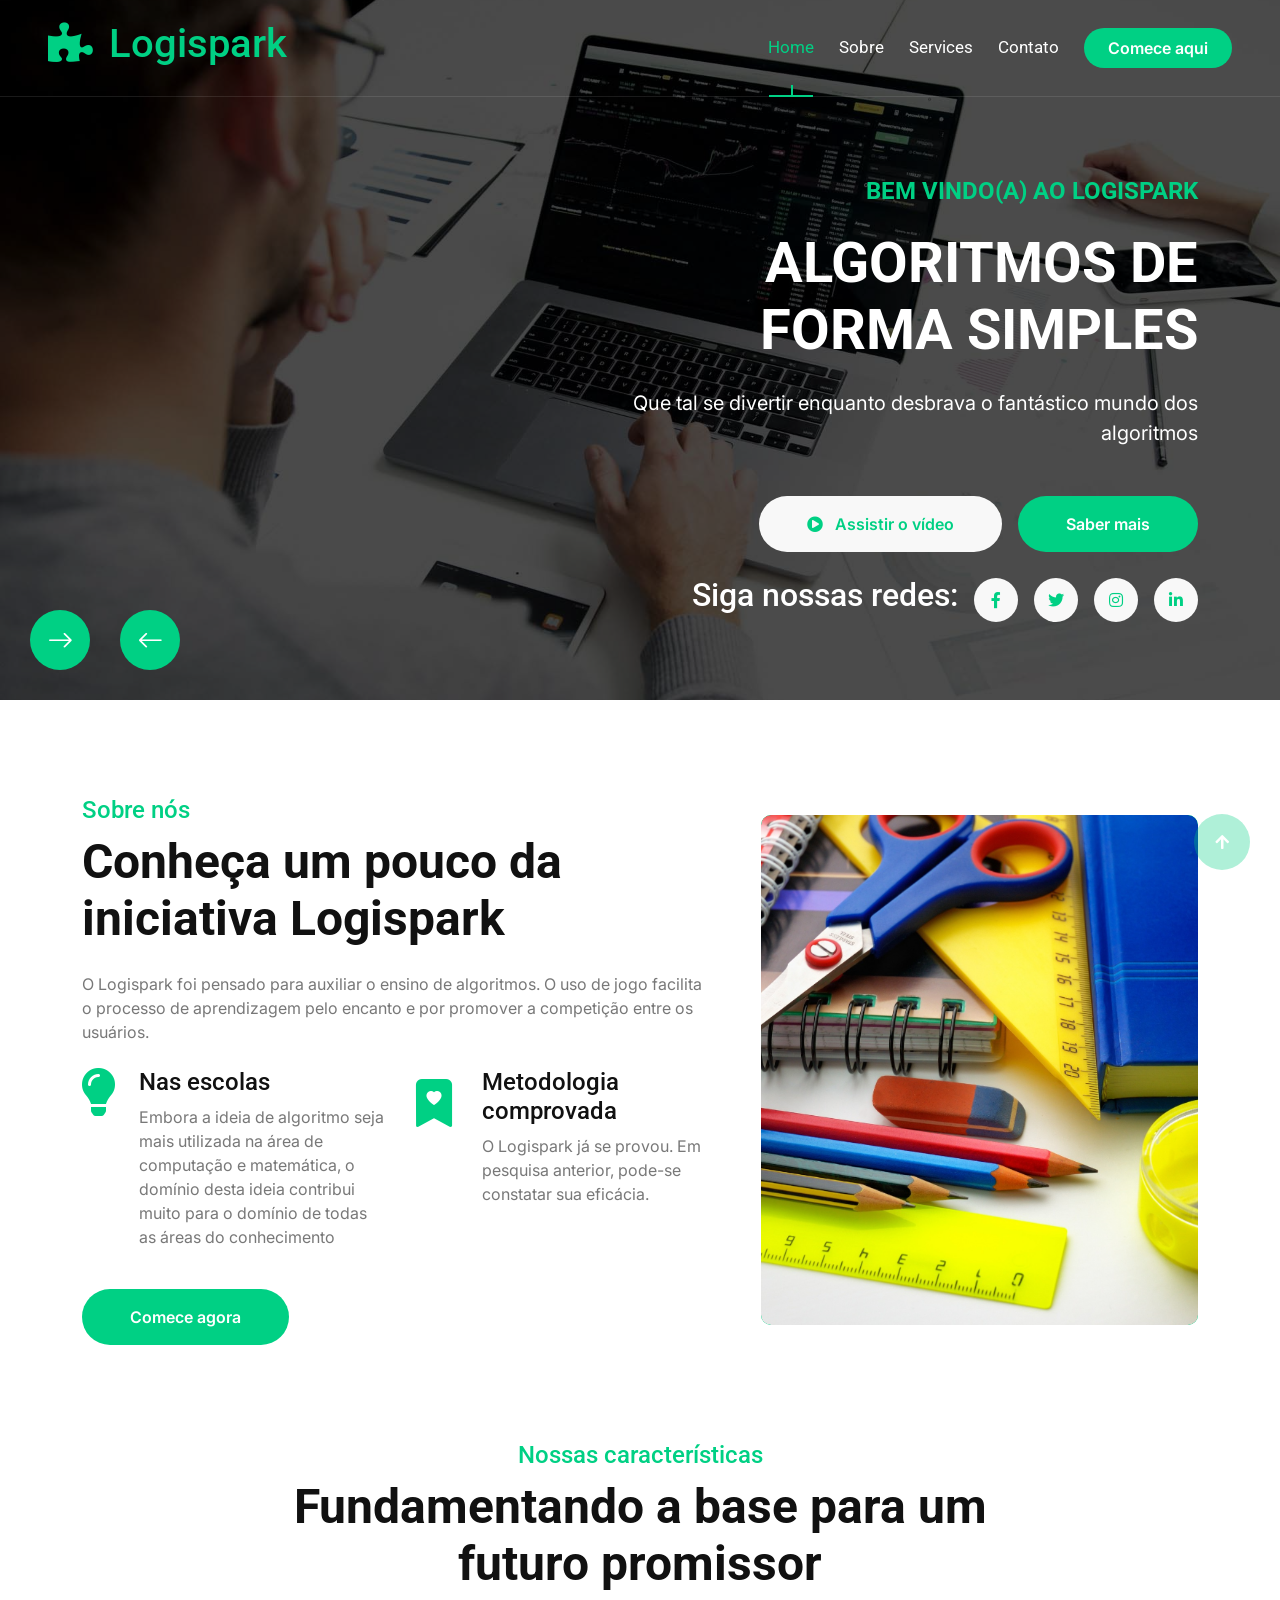
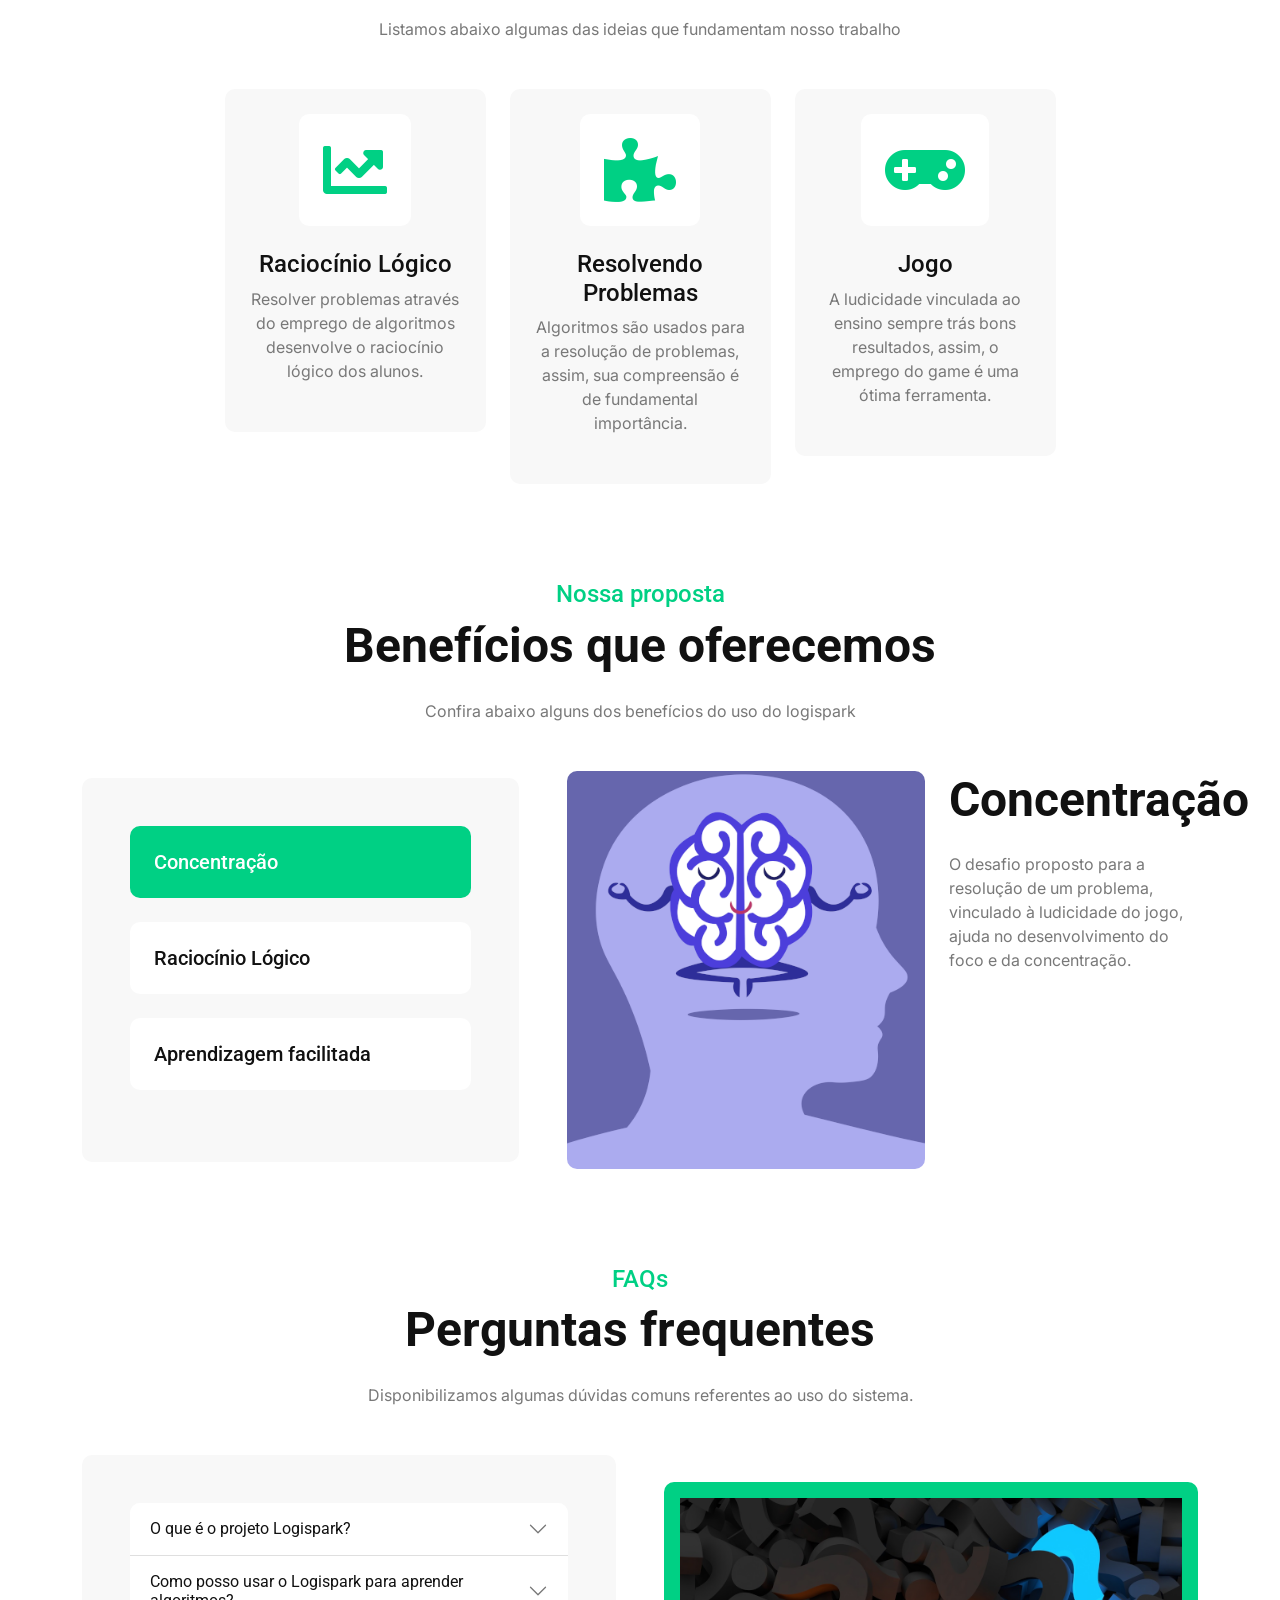
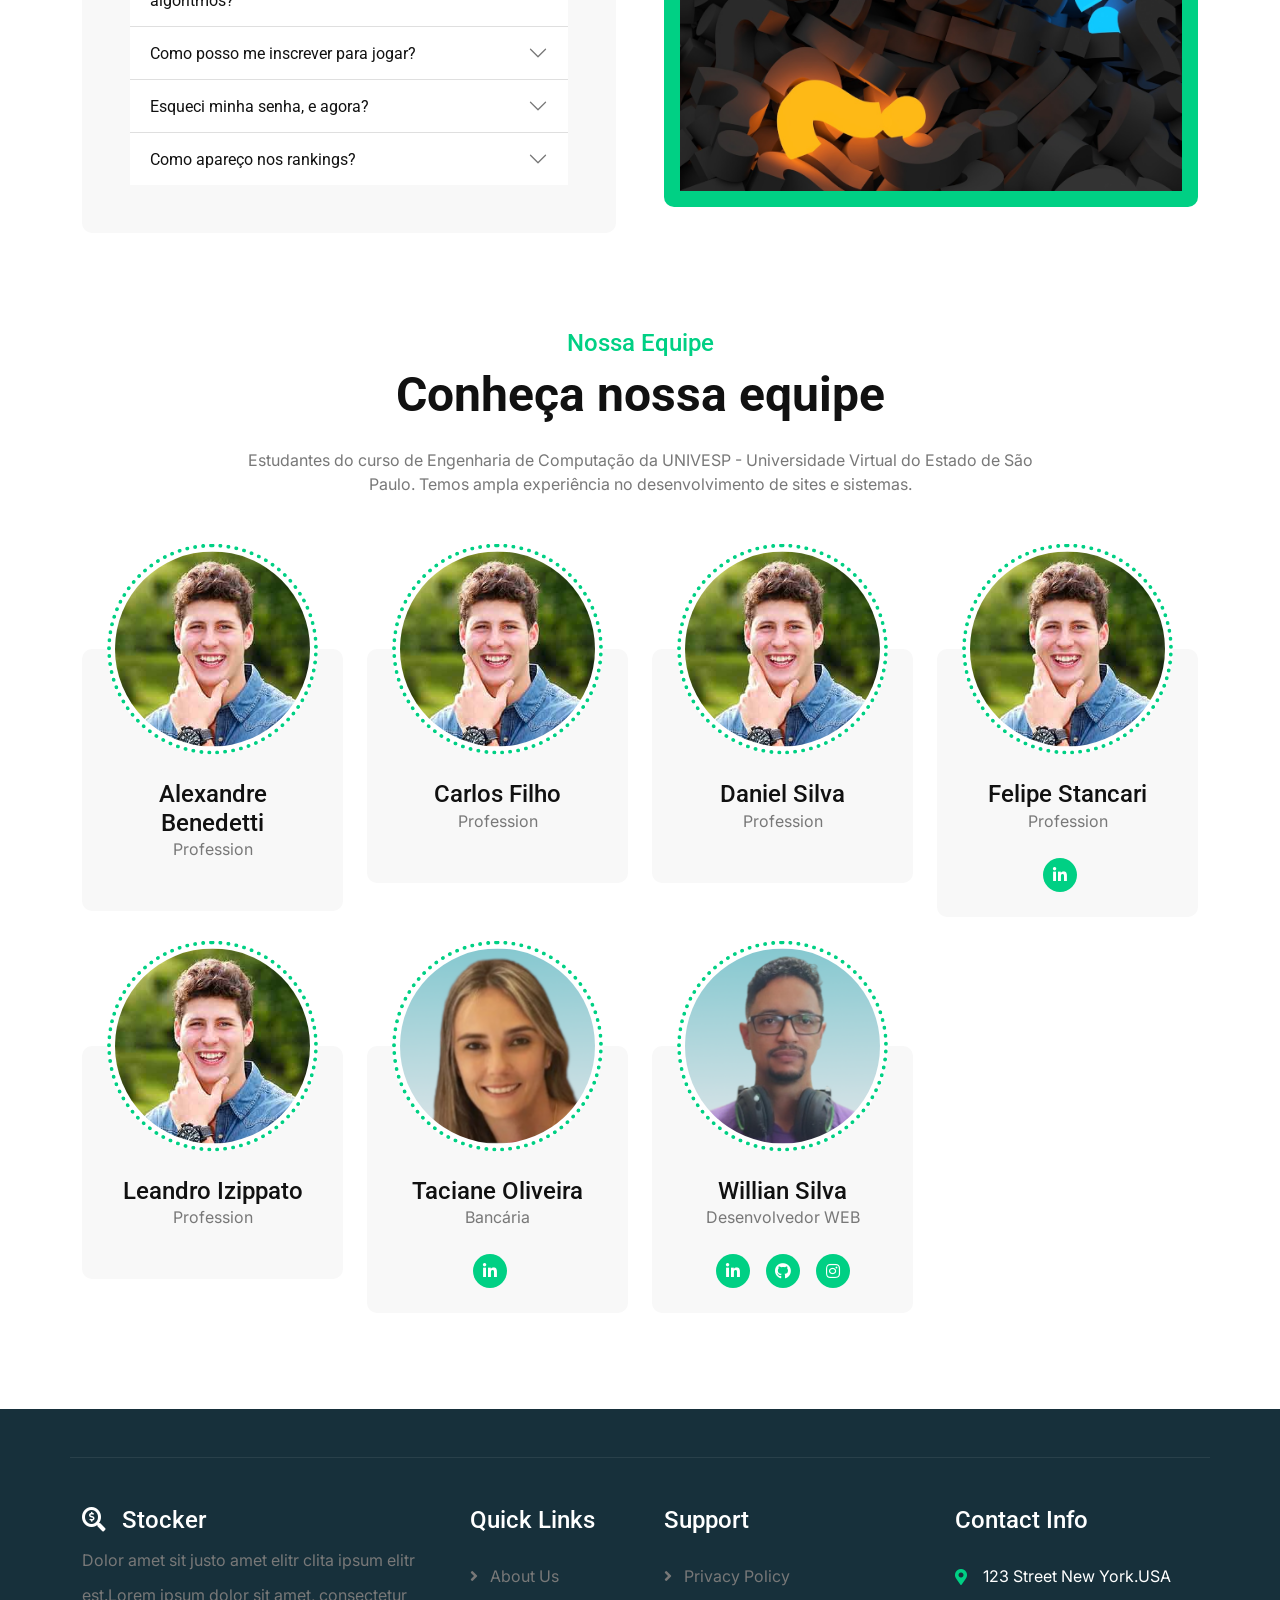
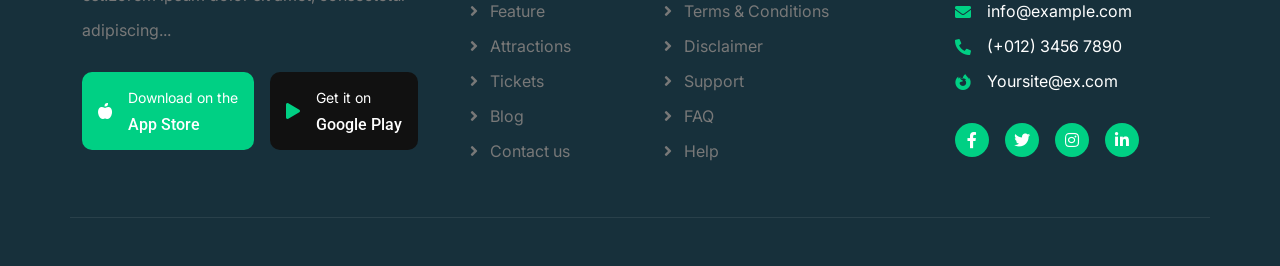
==== commit 7a4b31e2: "alterada a ordem do time - ordem alfabética update 8h33 - 5/9" ====
--- a/index.html
+++ b/index.html
@@ -397,6 +397,108 @@
                     <div class="col-md-6 col-lg-6 col-xl-3 wow fadeInUp" data-wow-delay="0.2s">
                         <div class="team-item">
                             <div class="team-img">
+                                <img src="img/team-3.jpg" class="img-fluid" alt="">
+                            </div>
+                            <div class="team-title">
+                                <h4 class="mb-0">Alexandre Benedetti</h4>
+                                <p class="mb-0">Profession</p>
+                            </div>
+                            <div class="team-icon">
+                                <!-- <a class="btn btn-primary btn-sm-square rounded-circle me-3" href=""><i class="fab fa-facebook-f"></i></a>
+                                <a class="btn btn-primary btn-sm-square rounded-circle me-3" href=""><i class="fab fa-twitter"></i></a>
+                                <a class="btn btn-primary btn-sm-square rounded-circle me-3" href=""><i class="fab fa-linkedin-in"></i></a>
+                                <a class="btn btn-primary btn-sm-square rounded-circle me-0" href=""><i class="fab fa-instagram"></i></a> -->
+                            </div>
+                        </div>
+                    </div>
+                    <div class="col-md-6 col-lg-6 col-xl-3 wow fadeInUp" data-wow-delay="0.4s">
+                        <div class="team-item">
+                            <div class="team-img">
+                                <img src="img/team-3.jpg" class="img-fluid" alt="">
+                            </div>
+                            <div class="team-title">
+                                <h4 class="mb-0">Carlos Filho</h4>
+                                <p class="mb-0">Profession</p>
+                            </div>
+                            <div class="team-icon">
+                                <!-- <a class="btn btn-primary btn-sm-square rounded-circle me-3" href=""><i class="fab fa-facebook-f"></i></a>
+                                <a class="btn btn-primary btn-sm-square rounded-circle me-3" href=""><i class="fab fa-twitter"></i></a>
+                                <a class="btn btn-primary btn-sm-square rounded-circle me-3" href=""><i class="fab fa-linkedin-in"></i></a>
+                                <a class="btn btn-primary btn-sm-square rounded-circle me-0" href=""><i class="fab fa-instagram"></i></a> -->
+                            </div>
+                        </div>
+                    </div>
+                    <div class="col-md-6 col-lg-6 col-xl-3 wow fadeInUp" data-wow-delay="0.6s">
+                        <div class="team-item">
+                            <div class="team-img">
+                                <img src="img/team-3.jpg" class="img-fluid" alt="">
+                            </div>
+                            <div class="team-title">
+                                <h4 class="mb-0">Daniel Silva</h4>
+                                <p class="mb-0">Profession</p>
+                            </div>
+                            <div class="team-icon">
+                                <!-- <a class="btn btn-primary btn-sm-square rounded-circle me-3" href=""><i class="fab fa-facebook-f"></i></a>
+                                <a class="btn btn-primary btn-sm-square rounded-circle me-3" href=""><i class="fab fa-twitter"></i></a>
+                                <a class="btn btn-primary btn-sm-square rounded-circle me-3" href=""><i class="fab fa-linkedin-in"></i></a>
+                                <a class="btn btn-primary btn-sm-square rounded-circle me-0" href=""><i class="fab fa-instagram"></i></a> -->
+                            </div>
+                        </div>
+                    </div>
+                    <div class="col-md-6 col-lg-6 col-xl-3 wow fadeInUp" data-wow-delay="0.8s">
+                        <div class="team-item">
+                            <div class="team-img">
+                                <img src="img/team-3.jpg" class="img-fluid" alt="">
+                            </div>
+                            <div class="team-title">
+                                <h4 class="mb-0">Felipe Stancari</h4>
+                                <p class="mb-0">Profession</p>
+                            </div>
+                            <div class="team-icon">
+                                <!-- <a class="btn btn-primary btn-sm-square rounded-circle me-3" href=""><i class="fab fa-facebook-f"></i></a>
+                                <a class="btn btn-primary btn-sm-square rounded-circle me-3" href=""><i class="fab fa-twitter"></i></a> -->
+                                <a class="btn btn-primary btn-sm-square rounded-circle me-3" href="http://www.linkedin.com/in/felipe-stancari" target="_blank"><i class="fab fa-linkedin-in"></i></a>
+                                <!-- <a class="btn btn-primary btn-sm-square rounded-circle me-0" href=""><i class="fab fa-instagram"></i></a> -->
+                            </div>
+                        </div>
+                    </div>
+                    <div class="col-md-6 col-lg-6 col-xl-3 wow fadeInUp" data-wow-delay="0.2s">
+                        <div class="team-item">
+                            <div class="team-img">
+                                <img src="img/team-3.jpg" class="img-fluid" alt="">
+                            </div>
+                            <div class="team-title">
+                                <h4 class="mb-0">Leandro Izippato</h4>
+                                <p class="mb-0">Profession</p>
+                            </div>
+                            <div class="team-icon">
+                                <!-- <a class="btn btn-primary btn-sm-square rounded-circle me-3" href=""><i class="fab fa-facebook-f"></i></a>
+                                <a class="btn btn-primary btn-sm-square rounded-circle me-3" href=""><i class="fab fa-twitter"></i></a>
+                                <a class="btn btn-primary btn-sm-square rounded-circle me-3" href=""><i class="fab fa-linkedin-in"></i></a>
+                                <a class="btn btn-primary btn-sm-square rounded-circle me-0" href=""><i class="fab fa-instagram"></i></a> -->
+                            </div>
+                        </div>
+                    </div>
+                    <div class="col-md-6 col-lg-6 col-xl-3 wow fadeInUp" data-wow-delay="0.4s">
+                        <div class="team-item">
+                            <div class="team-img">
+                                <img src="img/taciane_logispark.webp" class="img-fluid" alt="">
+                            </div>
+                            <div class="team-title">
+                                <h4 class="mb-0">Taciane Oliveira</h4>
+                                <p class="mb-0">Bancária</p>
+                            </div>
+                            <div class="team-icon">
+                                <!-- <a class="btn btn-primary btn-sm-square rounded-circle me-3" href=""><i class="fab fa-facebook-f"></i></a>
+                                <a class="btn btn-primary btn-sm-square rounded-circle me-3" href=""><i class="fab fa-twitter"></i></a> -->
+                                <a class="btn btn-primary btn-sm-square rounded-circle me-3" href="https://www.linkedin.com/in/taciane-oliveira-41645350/" target="_blank"><i class="fab fa-linkedin-in"></i></a>
+                                <!-- <a class="btn btn-primary btn-sm-square rounded-circle me-0" href=""><i class="fab fa-instagram"></i></a> -->
+                            </div>
+                        </div>
+                    </div>
+                    <div class="col-md-6 col-lg-6 col-xl-3 wow fadeInUp" data-wow-delay="0.6s">
+                        <div class="team-item">
+                            <div class="team-img">
                                 <img src="img/eu_logispark.webp" class="img-fluid" alt="">
                             </div>
                             <div class="team-title">
@@ -412,108 +514,6 @@
                             </div>
                         </div>
                     </div>
-                    <div class="col-md-6 col-lg-6 col-xl-3 wow fadeInUp" data-wow-delay="0.4s">
-                        <div class="team-item">
-                            <div class="team-img">
-                                <img src="img/taciane_logispark.webp" class="img-fluid" alt="">
-                            </div>
-                            <div class="team-title">
-                                <h4 class="mb-0">Taciane Oliveira</h4>
-                                <p class="mb-0">Bancária</p>
-                            </div>
-                            <div class="team-icon">
-                                <!-- <a class="btn btn-primary btn-sm-square rounded-circle me-3" href=""><i class="fab fa-facebook-f"></i></a>
-                                <a class="btn btn-primary btn-sm-square rounded-circle me-3" href=""><i class="fab fa-twitter"></i></a> -->
-                                <a class="btn btn-primary btn-sm-square rounded-circle me-3" href="https://www.linkedin.com/in/taciane-oliveira-41645350/" target="_blank"><i class="fab fa-linkedin-in"></i></a>
-                                <!-- <a class="btn btn-primary btn-sm-square rounded-circle me-0" href=""><i class="fab fa-instagram"></i></a> -->
-                            </div>
-                        </div>
-                    </div>
-                    <div class="col-md-6 col-lg-6 col-xl-3 wow fadeInUp" data-wow-delay="0.6s">
-                        <div class="team-item">
-                            <div class="team-img">
-                                <img src="img/team-3.jpg" class="img-fluid" alt="">
-                            </div>
-                            <div class="team-title">
-                                <h4 class="mb-0">Felipe Stancari</h4>
-                                <p class="mb-0">Profession</p>
-                            </div>
-                            <div class="team-icon">
-                                <!-- <a class="btn btn-primary btn-sm-square rounded-circle me-3" href=""><i class="fab fa-facebook-f"></i></a>
-                                <a class="btn btn-primary btn-sm-square rounded-circle me-3" href=""><i class="fab fa-twitter"></i></a> -->
-                                <a class="btn btn-primary btn-sm-square rounded-circle me-3" href="http://www.linkedin.com/in/felipe-stancari" target="_blank"><i class="fab fa-linkedin-in"></i></a>
-                                <!-- <a class="btn btn-primary btn-sm-square rounded-circle me-0" href=""><i class="fab fa-instagram"></i></a> -->
-                            </div>
-                        </div>
-                    </div>
-                    <div class="col-md-6 col-lg-6 col-xl-3 wow fadeInUp" data-wow-delay="0.8s">
-                        <div class="team-item">
-                            <div class="team-img">
-                                <img src="img/team-3.jpg" class="img-fluid" alt="">
-                            </div>
-                            <div class="team-title">
-                                <h4 class="mb-0">Carlos Filho</h4>
-                                <p class="mb-0">Profession</p>
-                            </div>
-                            <div class="team-icon">
-                                <!-- <a class="btn btn-primary btn-sm-square rounded-circle me-3" href=""><i class="fab fa-facebook-f"></i></a>
-                                <a class="btn btn-primary btn-sm-square rounded-circle me-3" href=""><i class="fab fa-twitter"></i></a>
-                                <a class="btn btn-primary btn-sm-square rounded-circle me-3" href=""><i class="fab fa-linkedin-in"></i></a>
-                                <a class="btn btn-primary btn-sm-square rounded-circle me-0" href=""><i class="fab fa-instagram"></i></a> -->
-                            </div>
-                        </div>
-                    </div>
-                    <div class="col-md-6 col-lg-6 col-xl-3 wow fadeInUp" data-wow-delay="0.2s">
-                        <div class="team-item">
-                            <div class="team-img">
-                                <img src="img/team-3.jpg" class="img-fluid" alt="">
-                            </div>
-                            <div class="team-title">
-                                <h4 class="mb-0">Alexandre Benedetti</h4>
-                                <p class="mb-0">Profession</p>
-                            </div>
-                            <div class="team-icon">
-                                <!-- <a class="btn btn-primary btn-sm-square rounded-circle me-3" href=""><i class="fab fa-facebook-f"></i></a>
-                                <a class="btn btn-primary btn-sm-square rounded-circle me-3" href=""><i class="fab fa-twitter"></i></a>
-                                <a class="btn btn-primary btn-sm-square rounded-circle me-3" href=""><i class="fab fa-linkedin-in"></i></a>
-                                <a class="btn btn-primary btn-sm-square rounded-circle me-0" href=""><i class="fab fa-instagram"></i></a> -->
-                            </div>
-                        </div>
-                    </div>
-                    <div class="col-md-6 col-lg-6 col-xl-3 wow fadeInUp" data-wow-delay="0.4s">
-                        <div class="team-item">
-                            <div class="team-img">
-                                <img src="img/team-3.jpg" class="img-fluid" alt="">
-                            </div>
-                            <div class="team-title">
-                                <h4 class="mb-0">Daniel Silva</h4>
-                                <p class="mb-0">Profession</p>
-                            </div>
-                            <div class="team-icon">
-                                <!-- <a class="btn btn-primary btn-sm-square rounded-circle me-3" href=""><i class="fab fa-facebook-f"></i></a>
-                                <a class="btn btn-primary btn-sm-square rounded-circle me-3" href=""><i class="fab fa-twitter"></i></a>
-                                <a class="btn btn-primary btn-sm-square rounded-circle me-3" href=""><i class="fab fa-linkedin-in"></i></a>
-                                <a class="btn btn-primary btn-sm-square rounded-circle me-0" href=""><i class="fab fa-instagram"></i></a> -->
-                            </div>
-                        </div>
-                    </div>
-                    <div class="col-md-6 col-lg-6 col-xl-3 wow fadeInUp" data-wow-delay="0.6s">
-                        <div class="team-item">
-                            <div class="team-img">
-                                <img src="img/team-3.jpg" class="img-fluid" alt="">
-                            </div>
-                            <div class="team-title">
-                                <h4 class="mb-0">Leandro Izippato</h4>
-                                <p class="mb-0">Profession</p>
-                            </div>
-                            <div class="team-icon">
-                                <!-- <a class="btn btn-primary btn-sm-square rounded-circle me-3" href=""><i class="fab fa-facebook-f"></i></a>
-                                <a class="btn btn-primary btn-sm-square rounded-circle me-3" href=""><i class="fab fa-twitter"></i></a>
-                                <a class="btn btn-primary btn-sm-square rounded-circle me-3" href=""><i class="fab fa-linkedin-in"></i></a>
-                                <a class="btn btn-primary btn-sm-square rounded-circle me-0" href=""><i class="fab fa-instagram"></i></a> -->
-                            </div>
-                        </div>
-                    </div>
                     <!-- <div class="col-md-6 col-lg-6 col-xl-3 wow fadeInUp" data-wow-delay="0.8s">
                         <div class="team-item">
                             <div class="team-img">
@@ -535,133 +535,6 @@
             </div>
         </div>
         <!-- Team End -->
-
-        <!-- Testimonial Start -->
-        <!-- <div class="container-fluid testimonial pb-5">
-            <div class="container pb-5">
-                <div class="text-center mx-auto pb-5 wow fadeInUp" data-wow-delay="0.2s" style="max-width: 800px;">
-                    <h4 class="text-primary">Testimonial</h4>
-                    <h1 class="display-5 mb-4">Our Clients Riviews</h1>
-                    <p class="mb-0">Lorem ipsum dolor, sit amet consectetur adipisicing elit. Tenetur adipisci facilis cupiditate recusandae aperiam temporibus corporis itaque quis facere, numquam, ad culpa deserunt sint dolorem autem obcaecati, ipsam mollitia hic.
-                    </p>
-                </div>
-                <div class="owl-carousel testimonial-carousel wow fadeInUp" data-wow-delay="0.2s">
-                    <div class="testimonial-item">
-                        <div class="testimonial-quote-left">
-                            <i class="fas fa-quote-left fa-2x"></i>
-                        </div>
-                        <div class="testimonial-img">
-                            <img src="img/testimonial-1.jpg" class="img-fluid" alt="Image">
-                        </div>
-                        <div class="testimonial-text">
-                            <p class="mb-0">Lorem ipsum dolor sit amet consectetur adipisicing elit. Facilis blanditiis excepturi quisquam temporibus voluptatum reprehenderit culpa, quasi corrupti laborum accusamus.
-                            </p>
-                        </div>
-                        <div class="testimonial-title">
-                            <div>
-                                <h4 class="mb-0">Person Name</h4>
-                                <p class="mb-0">Profession</p>
-                            </div>
-                            <div class="d-flex text-primary">
-                                <i class="fas fa-star"></i>
-                                <i class="fas fa-star"></i>
-                                <i class="fas fa-star"></i>
-                                <i class="fas fa-star"></i>
-                                <i class="fas fa-star"></i>
-                            </div>
-                        </div>
-                        <div class="testimonial-quote-right">
-                            <i class="fas fa-quote-right fa-2x"></i>
-                        </div>
-                    </div>
-                    <div class="testimonial-item">
-                        <div class="testimonial-quote-left">
-                            <i class="fas fa-quote-left fa-2x"></i>
-                        </div>
-                        <div class="testimonial-img">
-                            <img src="img/testimonial-2.jpg" class="img-fluid" alt="Image">
-                        </div>
-                        <div class="testimonial-text">
-                            <p class="mb-0">Lorem ipsum dolor sit amet consectetur adipisicing elit. Facilis blanditiis excepturi quisquam temporibus voluptatum reprehenderit culpa, quasi corrupti laborum accusamus.
-                            </p>
-                        </div>
-                        <div class="testimonial-title">
-                            <div>
-                                <h4 class="mb-0">Person Name</h4>
-                                <p class="mb-0">Profession</p>
-                            </div>
-                            <div class="d-flex text-primary">
-                                <i class="fas fa-star"></i>
-                                <i class="fas fa-star"></i>
-                                <i class="fas fa-star"></i>
-                                <i class="fas fa-star"></i>
-                                <i class="fas fa-star"></i>
-                            </div>
-                        </div>
-                        <div class="testimonial-quote-right">
-                            <i class="fas fa-quote-right fa-2x"></i>
-                        </div>
-                    </div>
-                    <div class="testimonial-item">
-                        <div class="testimonial-quote-left">
-                            <i class="fas fa-quote-left fa-2x"></i>
-                        </div>
-                        <div class="testimonial-img">
-                            <img src="img/testimonial-3.jpg" class="img-fluid" alt="Image">
-                        </div>
-                        <div class="testimonial-text">
-                            <p class="mb-0">Lorem ipsum dolor sit amet consectetur adipisicing elit. Facilis blanditiis excepturi quisquam temporibus voluptatum reprehenderit culpa, quasi corrupti laborum accusamus.
-                            </p>
-                        </div>
-                        <div class="testimonial-title">
-                            <div>
-                                <h4 class="mb-0">Person Name</h4>
-                                <p class="mb-0">Profession</p>
-                            </div>
-                            <div class="d-flex text-primary">
-                                <i class="fas fa-star"></i>
-                                <i class="fas fa-star"></i>
-                                <i class="fas fa-star"></i>
-                                <i class="fas fa-star"></i>
-                                <i class="fas fa-star"></i>
-                            </div>
-                        </div>
-                        <div class="testimonial-quote-right">
-                            <i class="fas fa-quote-right fa-2x"></i>
-                        </div>
-                    </div>
-                    <div class="testimonial-item">
-                        <div class="testimonial-quote-left">
-                            <i class="fas fa-quote-left fa-2x"></i>
-                        </div>
-                        <div class="testimonial-img">
-                            <img src="img/testimonial-2.jpg" class="img-fluid" alt="Image">
-                        </div>
-                        <div class="testimonial-text">
-                            <p class="mb-0">Lorem ipsum dolor sit amet consectetur adipisicing elit. Facilis blanditiis excepturi quisquam temporibus voluptatum reprehenderit culpa, quasi corrupti laborum accusamus.
-                            </p>
-                        </div>
-                        <div class="testimonial-title">
-                            <div>
-                                <h4 class="mb-0">Person Name</h4>
-                                <p class="mb-0">Profession</p>
-                            </div>
-                            <div class="d-flex text-primary">
-                                <i class="fas fa-star"></i>
-                                <i class="fas fa-star"></i>
-                                <i class="fas fa-star"></i>
-                                <i class="fas fa-star"></i>
-                                <i class="fas fa-star"></i>
-                            </div>
-                        </div>
-                        <div class="testimonial-quote-right">
-                            <i class="fas fa-quote-right fa-2x"></i>
-                        </div>
-                    </div>
-                </div>
-            </div>
-        </div> -->
-        <!-- Testimonial End -->
 
         <!-- Footer Start -->
         <footer id="footer"></footer>
--- a/css/style.css
+++ b/css/style.css
@@ -1,6 +1,12 @@
 
 /*** Spinner Start ***/
 /*** Spinner ***/
+/* *{
+    margin: 0;
+    padding: 0;
+    box-sizing: border-box;
+} */
+
 #spinner {
     opacity: 0;
     visibility: hidden;
@@ -909,4 +915,31 @@
 }
 /*** copyright end ***/
 
-
+#bg-movie {
+    position: relative;
+    max-height: 100%;/*100%*/
+    overflow: hidden;
+}
+
+#bg-video{
+    min-width: 100%;
+    min-height: 99.4vh;
+    max-width: 100%;
+    max-height: 100vh;
+    object-fit: cover;
+    z-index: -1;
+}
+
+.video-overlay{
+    position: absolute;
+    background-color: rgba(31, 39, 43, 0.75);
+    top: 0;
+    left: 0;
+    bottom: 0;
+    right: 0;
+    width: 100%;
+    display: flex;
+    justify-content: center;
+    align-items: center;
+    flex-direction: column;
+}
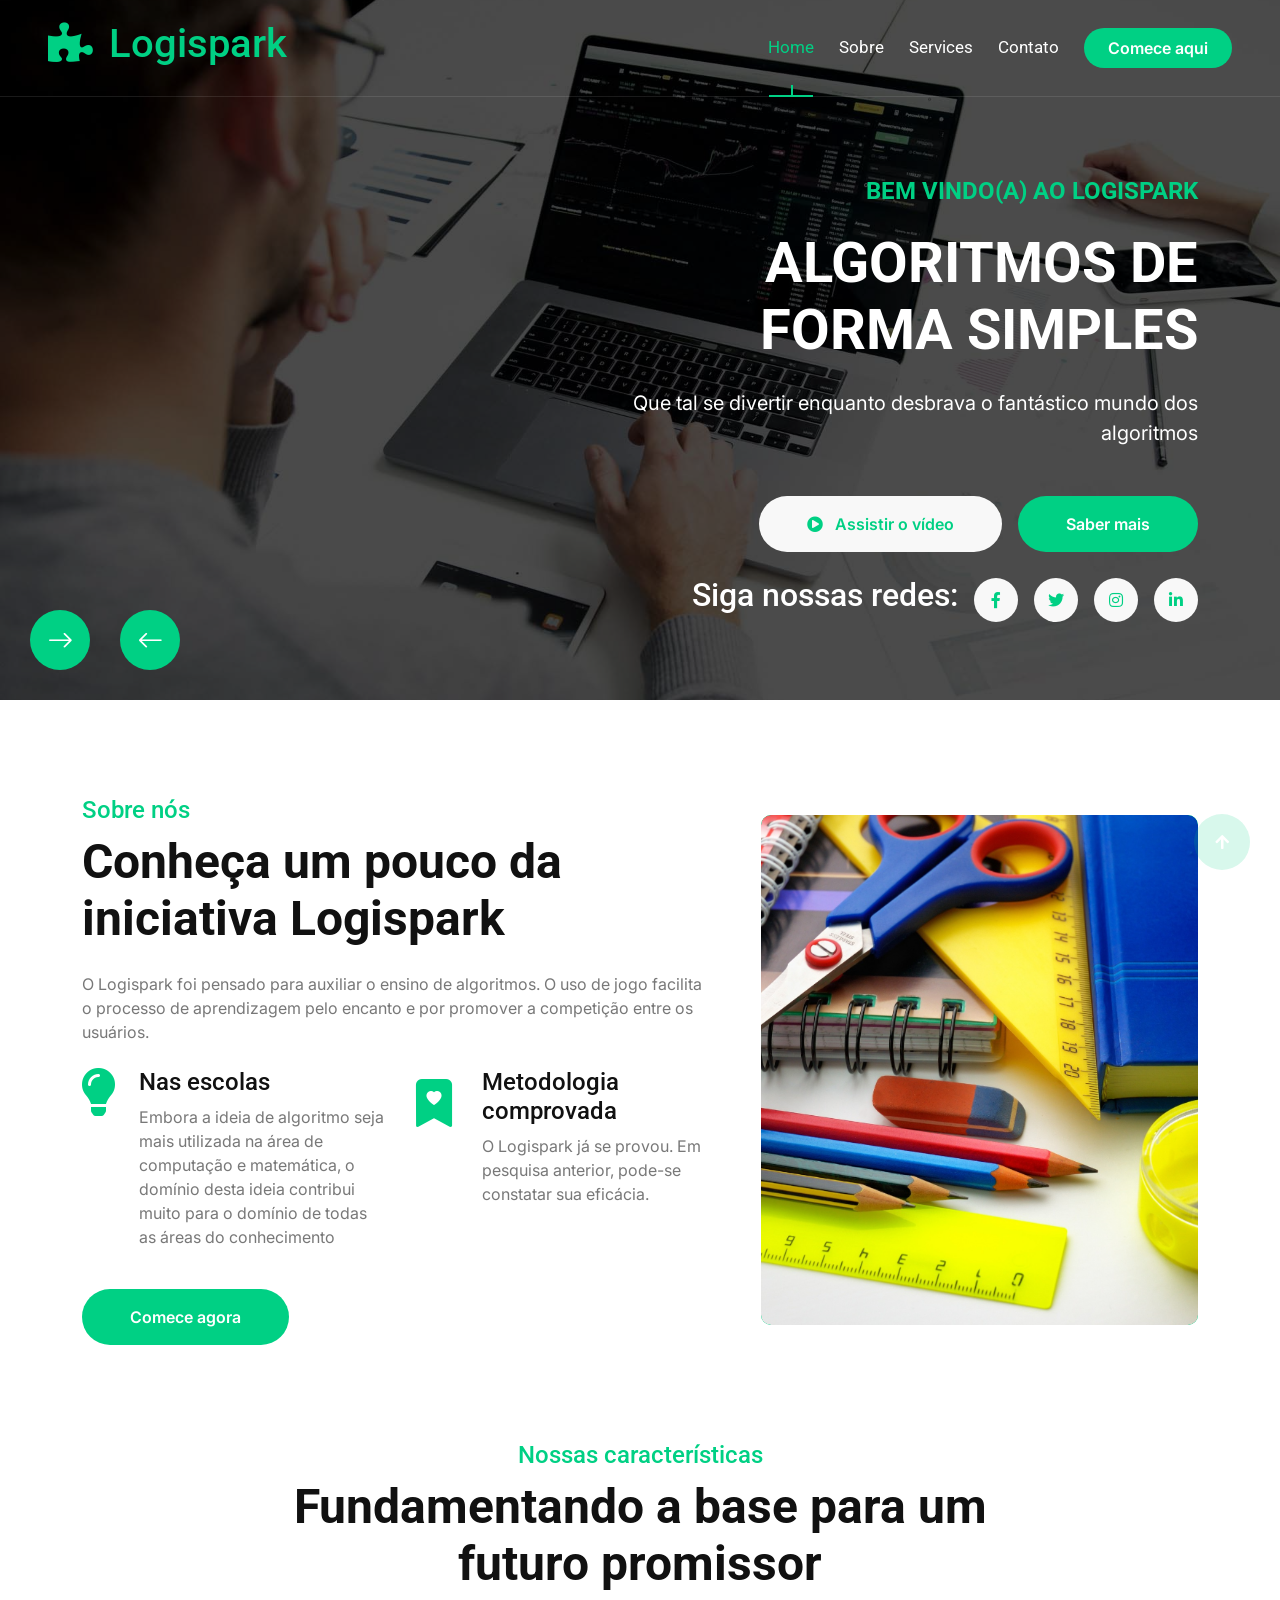
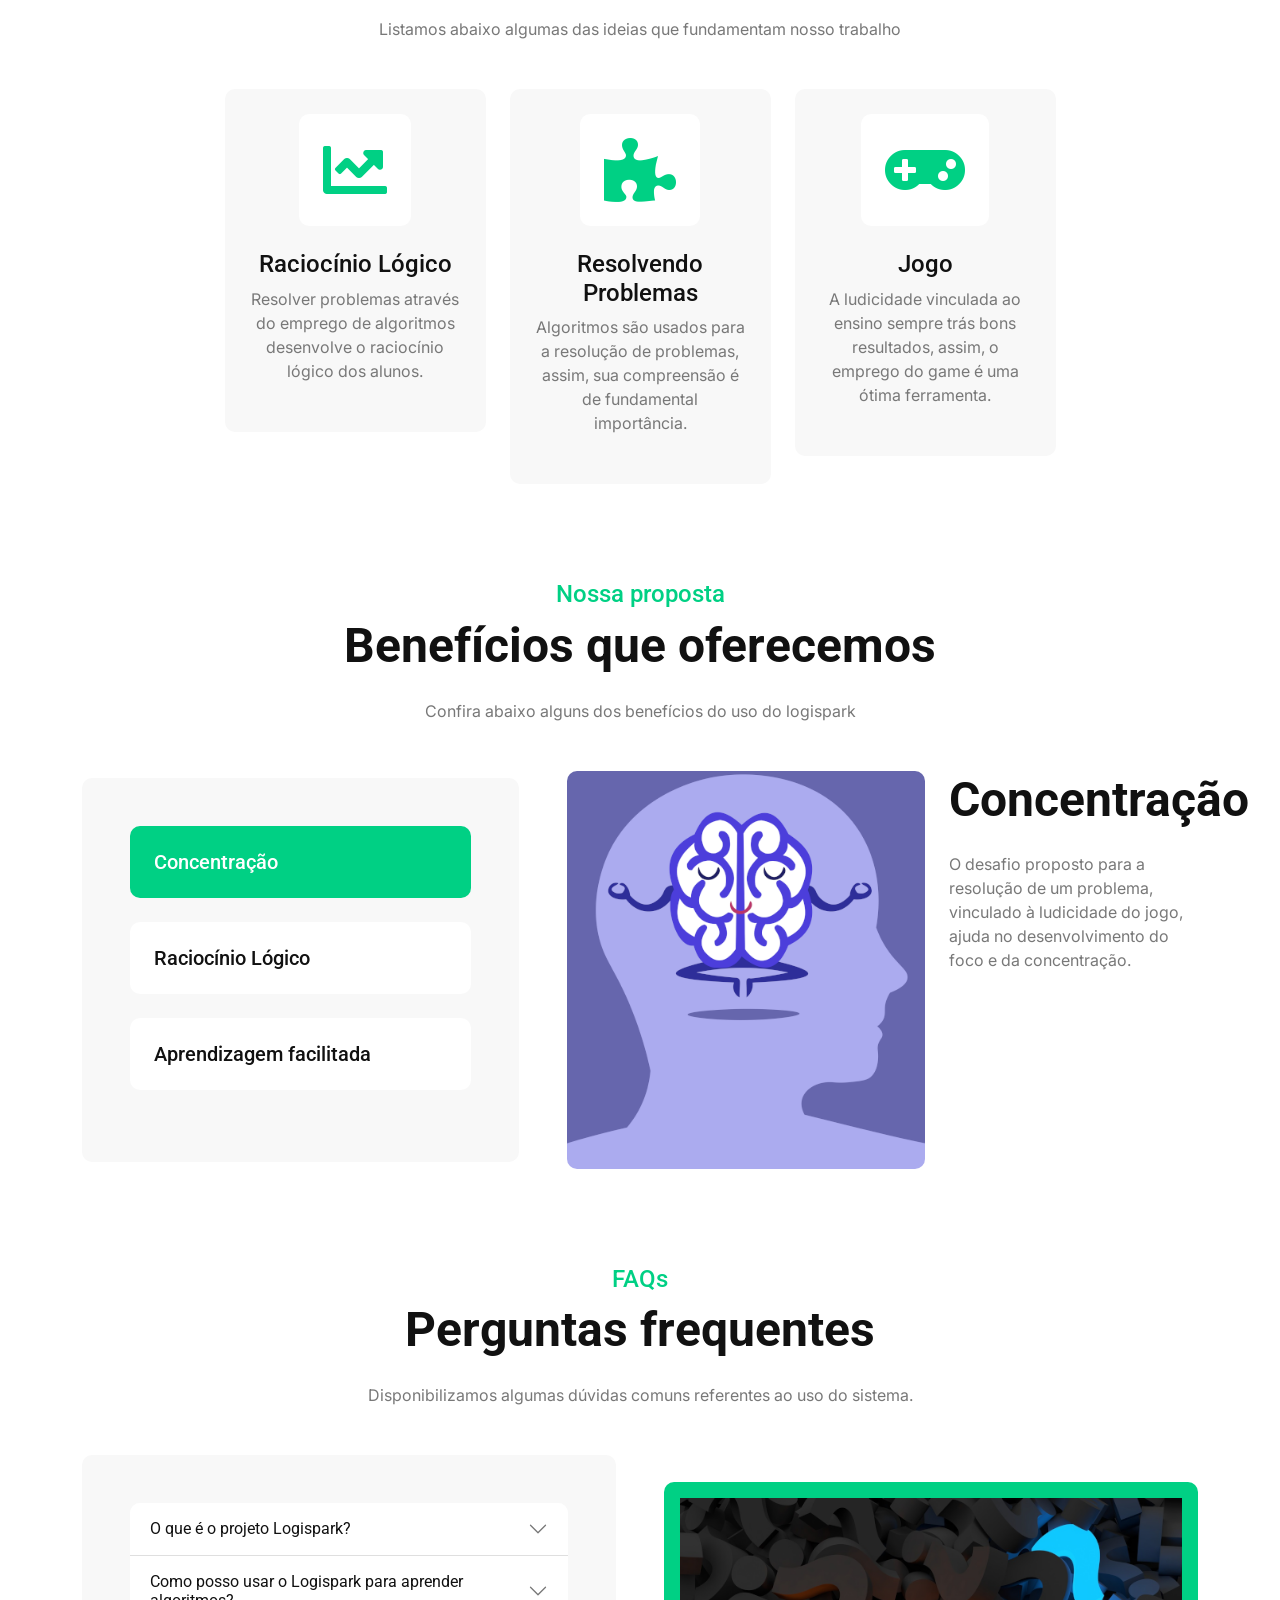
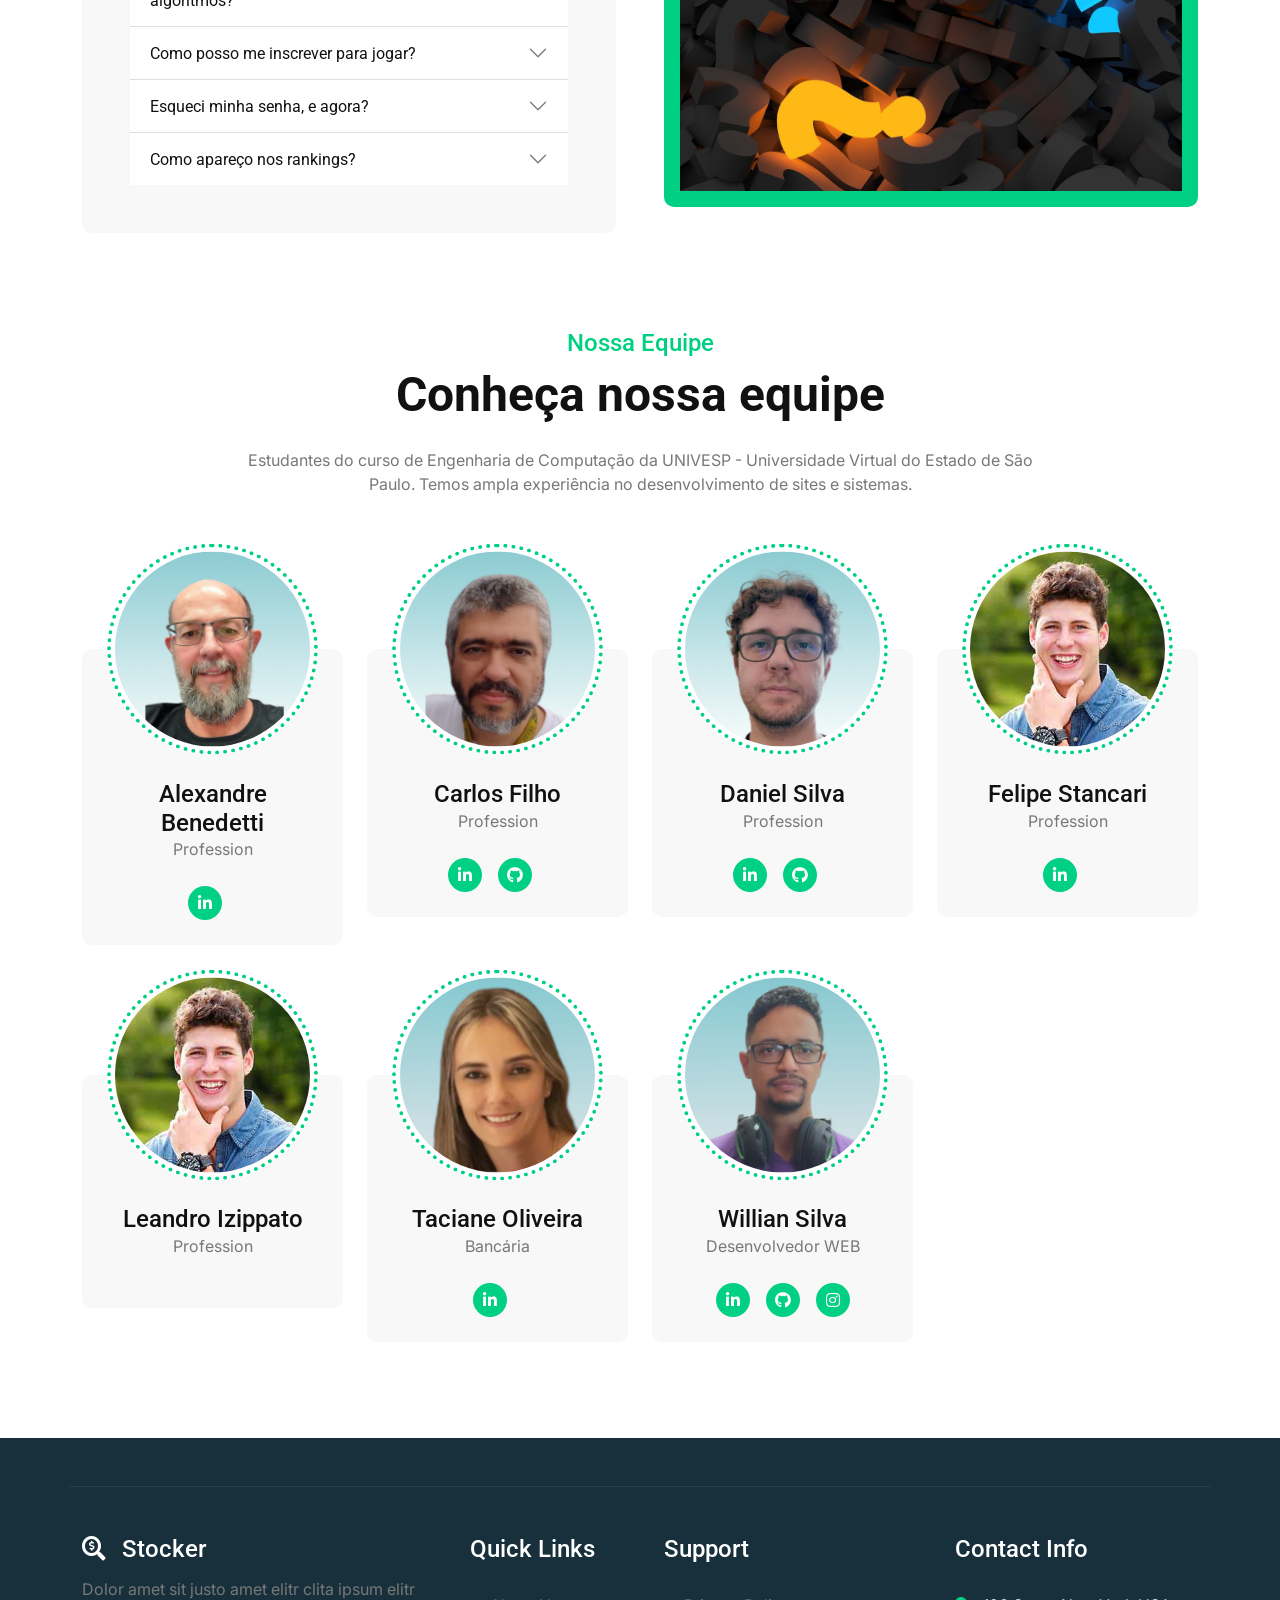
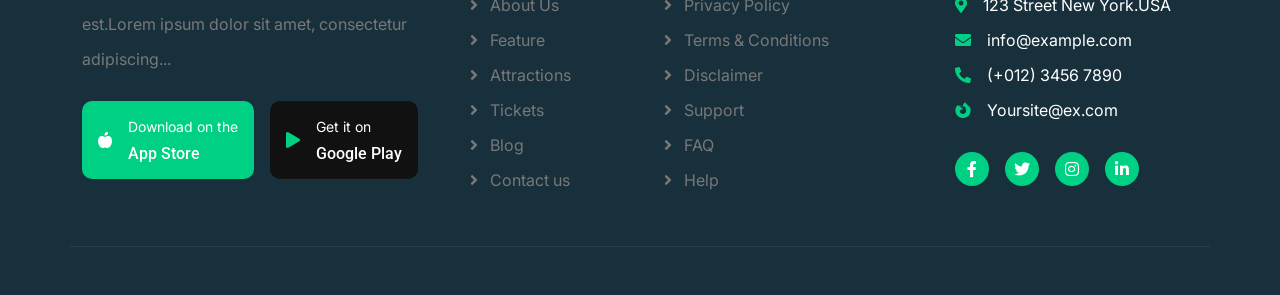
==== commit 95d9498e: "adicionadas fotos e redes da equipe update 9h14 - 05/09" ====
--- a/index.html
+++ b/index.html
@@ -397,10 +397,68 @@
                     <div class="col-md-6 col-lg-6 col-xl-3 wow fadeInUp" data-wow-delay="0.2s">
                         <div class="team-item">
                             <div class="team-img">
+                                <img src="img/alexandre_logispark.webp" class="img-fluid" alt="">
+                            </div>
+                            <div class="team-title">
+                                <h4 class="mb-0">Alexandre Benedetti</h4>
+                                <p class="mb-0">Profession</p>
+                            </div>
+                            <div class="team-icon">
+                                <a class="btn btn-primary btn-sm-square rounded-circle me-3" href="https://www.linkedin.com/in/alexandre-benedetti-1380ab17/"><i class="fab fa-linkedin-in"></i></a>
+                            </div>
+                        </div>
+                    </div>
+                    <div class="col-md-6 col-lg-6 col-xl-3 wow fadeInUp" data-wow-delay="0.4s">
+                        <div class="team-item">
+                            <div class="team-img">
+                                <img src="img/carlos_logispark.webp" class="img-fluid" alt="">
+                            </div>
+                            <div class="team-title">
+                                <h4 class="mb-0">Carlos Filho</h4>
+                                <p class="mb-0">Profession</p>
+                            </div>
+                            <div class="team-icon">
+                                <a class="btn btn-primary btn-sm-square rounded-circle me-3" href="https://www.linkedin.com/in/carlos-souza-a973098a/"><i class="fab fa-linkedin-in"></i></a>
+                                <a class="btn btn-primary btn-sm-square rounded-circle me-3" href="https://github.com/carlinhos35" target="_blank"><i class="fab fa-github"></i></a>
+                            </div>
+                        </div>
+                    </div>
+                    <div class="col-md-6 col-lg-6 col-xl-3 wow fadeInUp" data-wow-delay="0.6s">
+                        <div class="team-item">
+                            <div class="team-img">
+                                <img src="img/daniel_logispark.webp" class="img-fluid" alt="">
+                            </div>
+                            <div class="team-title">
+                                <h4 class="mb-0">Daniel Silva</h4>
+                                <p class="mb-0">Profession</p>
+                            </div>
+                            <div class="team-icon">
+                                <a class="btn btn-primary btn-sm-square rounded-circle me-3" href="https://www.linkedin.com/in/daniel-marques-6b23138b"><i class="fab fa-linkedin-in"></i></a>
+                                <a class="btn btn-primary btn-sm-square rounded-circle me-3" href="https://github.com/marquesniel" target="_blank"><i class="fab fa-github"></i></a>
+                            </div>
+                        </div>
+                    </div>
+                    <div class="col-md-6 col-lg-6 col-xl-3 wow fadeInUp" data-wow-delay="0.8s">
+                        <div class="team-item">
+                            <div class="team-img">
                                 <img src="img/team-3.jpg" class="img-fluid" alt="">
                             </div>
                             <div class="team-title">
-                                <h4 class="mb-0">Alexandre Benedetti</h4>
+                                <h4 class="mb-0">Felipe Stancari</h4>
+                                <p class="mb-0">Profession</p>
+                            </div>
+                            <div class="team-icon">
+                                <a class="btn btn-primary btn-sm-square rounded-circle me-3" href="http://www.linkedin.com/in/felipe-stancari" target="_blank"><i class="fab fa-linkedin-in"></i></a>
+                            </div>
+                        </div>
+                    </div>
+                    <div class="col-md-6 col-lg-6 col-xl-3 wow fadeInUp" data-wow-delay="0.2s">
+                        <div class="team-item">
+                            <div class="team-img">
+                                <img src="img/team-3.jpg" class="img-fluid" alt="">
+                            </div>
+                            <div class="team-title">
+                                <h4 class="mb-0">Leandro Izippato</h4>
                                 <p class="mb-0">Profession</p>
                             </div>
                             <div class="team-icon">
@@ -414,74 +472,6 @@
                     <div class="col-md-6 col-lg-6 col-xl-3 wow fadeInUp" data-wow-delay="0.4s">
                         <div class="team-item">
                             <div class="team-img">
-                                <img src="img/team-3.jpg" class="img-fluid" alt="">
-                            </div>
-                            <div class="team-title">
-                                <h4 class="mb-0">Carlos Filho</h4>
-                                <p class="mb-0">Profession</p>
-                            </div>
-                            <div class="team-icon">
-                                <!-- <a class="btn btn-primary btn-sm-square rounded-circle me-3" href=""><i class="fab fa-facebook-f"></i></a>
-                                <a class="btn btn-primary btn-sm-square rounded-circle me-3" href=""><i class="fab fa-twitter"></i></a>
-                                <a class="btn btn-primary btn-sm-square rounded-circle me-3" href=""><i class="fab fa-linkedin-in"></i></a>
-                                <a class="btn btn-primary btn-sm-square rounded-circle me-0" href=""><i class="fab fa-instagram"></i></a> -->
-                            </div>
-                        </div>
-                    </div>
-                    <div class="col-md-6 col-lg-6 col-xl-3 wow fadeInUp" data-wow-delay="0.6s">
-                        <div class="team-item">
-                            <div class="team-img">
-                                <img src="img/team-3.jpg" class="img-fluid" alt="">
-                            </div>
-                            <div class="team-title">
-                                <h4 class="mb-0">Daniel Silva</h4>
-                                <p class="mb-0">Profession</p>
-                            </div>
-                            <div class="team-icon">
-                                <!-- <a class="btn btn-primary btn-sm-square rounded-circle me-3" href=""><i class="fab fa-facebook-f"></i></a>
-                                <a class="btn btn-primary btn-sm-square rounded-circle me-3" href=""><i class="fab fa-twitter"></i></a>
-                                <a class="btn btn-primary btn-sm-square rounded-circle me-3" href=""><i class="fab fa-linkedin-in"></i></a>
-                                <a class="btn btn-primary btn-sm-square rounded-circle me-0" href=""><i class="fab fa-instagram"></i></a> -->
-                            </div>
-                        </div>
-                    </div>
-                    <div class="col-md-6 col-lg-6 col-xl-3 wow fadeInUp" data-wow-delay="0.8s">
-                        <div class="team-item">
-                            <div class="team-img">
-                                <img src="img/team-3.jpg" class="img-fluid" alt="">
-                            </div>
-                            <div class="team-title">
-                                <h4 class="mb-0">Felipe Stancari</h4>
-                                <p class="mb-0">Profession</p>
-                            </div>
-                            <div class="team-icon">
-                                <!-- <a class="btn btn-primary btn-sm-square rounded-circle me-3" href=""><i class="fab fa-facebook-f"></i></a>
-                                <a class="btn btn-primary btn-sm-square rounded-circle me-3" href=""><i class="fab fa-twitter"></i></a> -->
-                                <a class="btn btn-primary btn-sm-square rounded-circle me-3" href="http://www.linkedin.com/in/felipe-stancari" target="_blank"><i class="fab fa-linkedin-in"></i></a>
-                                <!-- <a class="btn btn-primary btn-sm-square rounded-circle me-0" href=""><i class="fab fa-instagram"></i></a> -->
-                            </div>
-                        </div>
-                    </div>
-                    <div class="col-md-6 col-lg-6 col-xl-3 wow fadeInUp" data-wow-delay="0.2s">
-                        <div class="team-item">
-                            <div class="team-img">
-                                <img src="img/team-3.jpg" class="img-fluid" alt="">
-                            </div>
-                            <div class="team-title">
-                                <h4 class="mb-0">Leandro Izippato</h4>
-                                <p class="mb-0">Profession</p>
-                            </div>
-                            <div class="team-icon">
-                                <!-- <a class="btn btn-primary btn-sm-square rounded-circle me-3" href=""><i class="fab fa-facebook-f"></i></a>
-                                <a class="btn btn-primary btn-sm-square rounded-circle me-3" href=""><i class="fab fa-twitter"></i></a>
-                                <a class="btn btn-primary btn-sm-square rounded-circle me-3" href=""><i class="fab fa-linkedin-in"></i></a>
-                                <a class="btn btn-primary btn-sm-square rounded-circle me-0" href=""><i class="fab fa-instagram"></i></a> -->
-                            </div>
-                        </div>
-                    </div>
-                    <div class="col-md-6 col-lg-6 col-xl-3 wow fadeInUp" data-wow-delay="0.4s">
-                        <div class="team-item">
-                            <div class="team-img">
                                 <img src="img/taciane_logispark.webp" class="img-fluid" alt="">
                             </div>
                             <div class="team-title">
@@ -489,10 +479,7 @@
                                 <p class="mb-0">Bancária</p>
                             </div>
                             <div class="team-icon">
-                                <!-- <a class="btn btn-primary btn-sm-square rounded-circle me-3" href=""><i class="fab fa-facebook-f"></i></a>
-                                <a class="btn btn-primary btn-sm-square rounded-circle me-3" href=""><i class="fab fa-twitter"></i></a> -->
                                 <a class="btn btn-primary btn-sm-square rounded-circle me-3" href="https://www.linkedin.com/in/taciane-oliveira-41645350/" target="_blank"><i class="fab fa-linkedin-in"></i></a>
-                                <!-- <a class="btn btn-primary btn-sm-square rounded-circle me-0" href=""><i class="fab fa-instagram"></i></a> -->
                             </div>
                         </div>
                     </div>
@@ -506,8 +493,6 @@
                                 <p class="mb-0">Desenvolvedor WEB</p>
                             </div>
                             <div class="team-icon">
-                                <!-- <a class="btn btn-primary btn-sm-square rounded-circle me-3" href=""><i class="fab fa-facebook-f"></i></a> -->
-                                <!-- <a class="btn btn-primary btn-sm-square rounded-circle me-3" href=""><i class="fab fa-twitter"></i></a> -->
                                 <a class="btn btn-primary btn-sm-square rounded-circle me-3" href="https://www.linkedin.com/in/willian-eliseu-silva-23a581169/" target="_blank"><i class="fab fa-linkedin-in"></i></a>
                                 <a class="btn btn-primary btn-sm-square rounded-circle me-3" href="https://github.com/Willian-Eliseu" target="_blank"><i class="fab fa-github"></i></a>
                                 <a class="btn btn-primary btn-sm-square rounded-circle me-0" href="https://www.instagram.com/weliseusilva/" target="_blank"><i class="fab fa-instagram"></i></a>
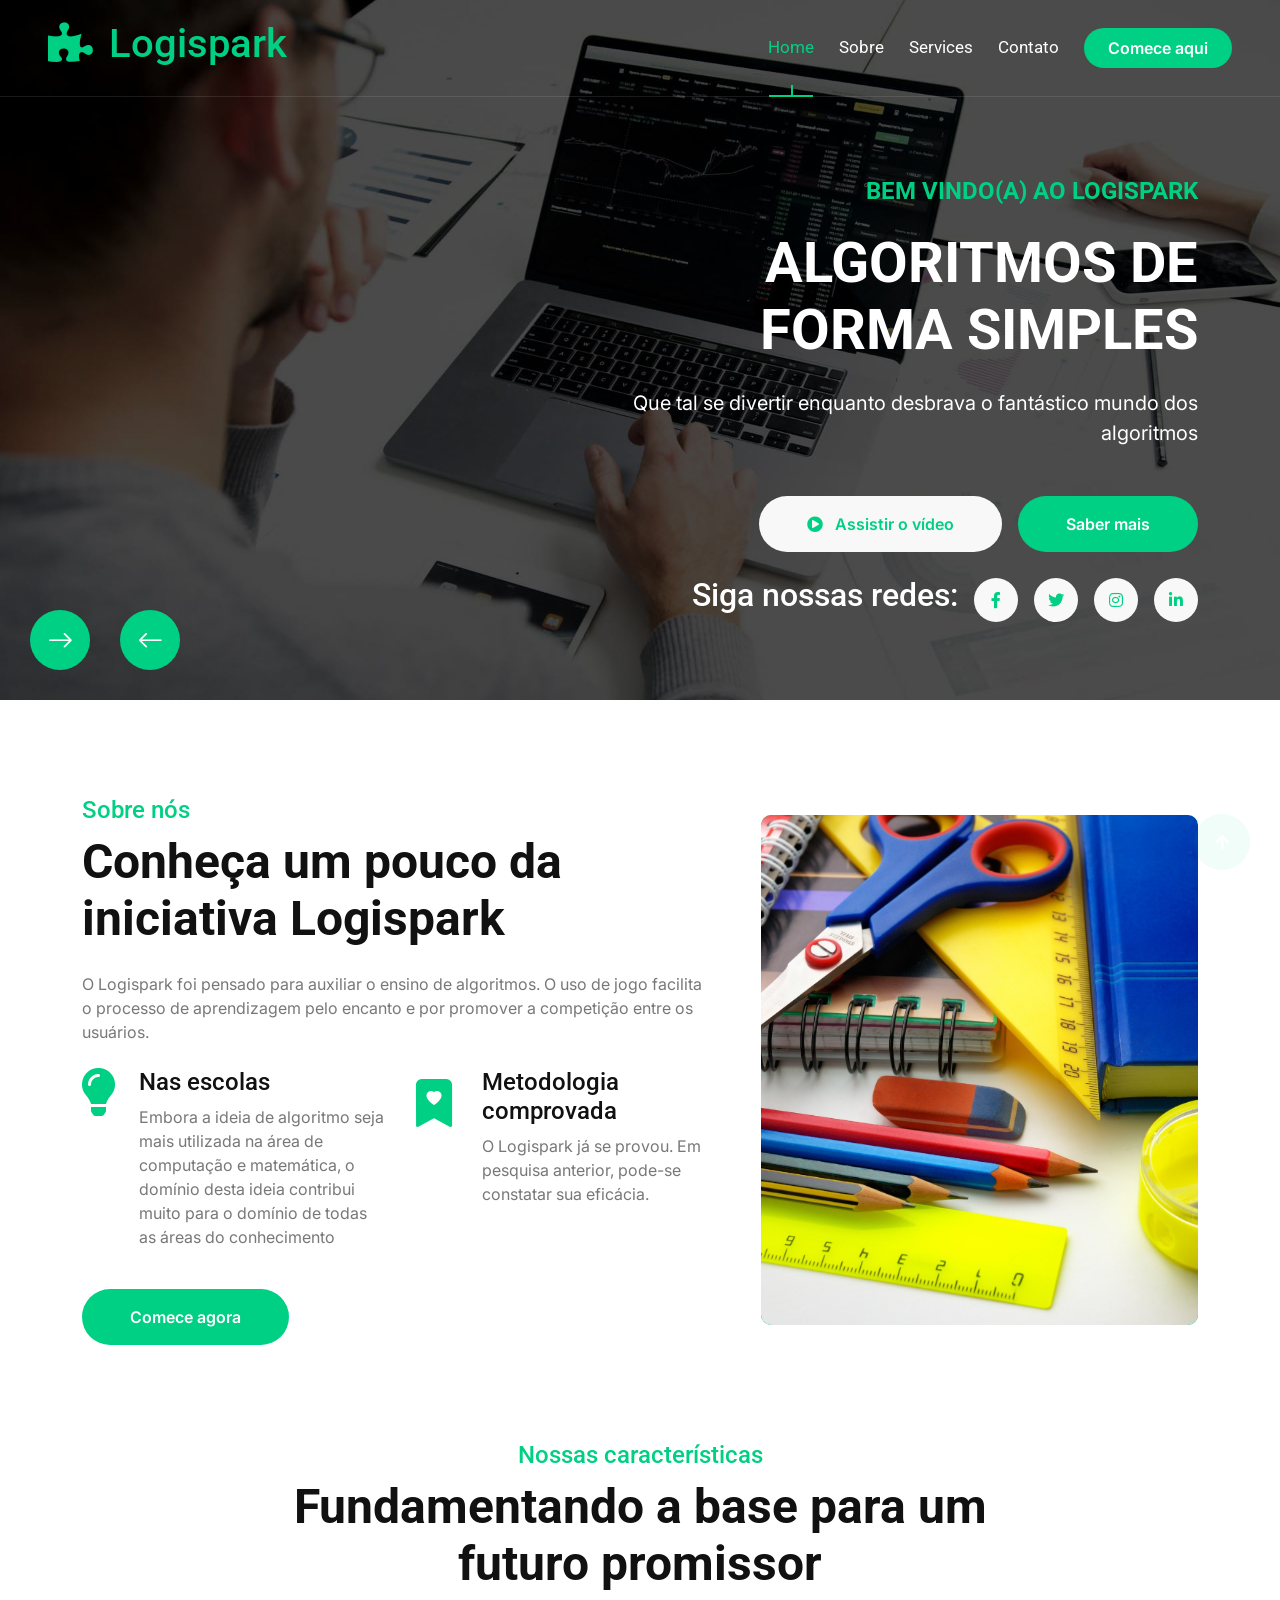
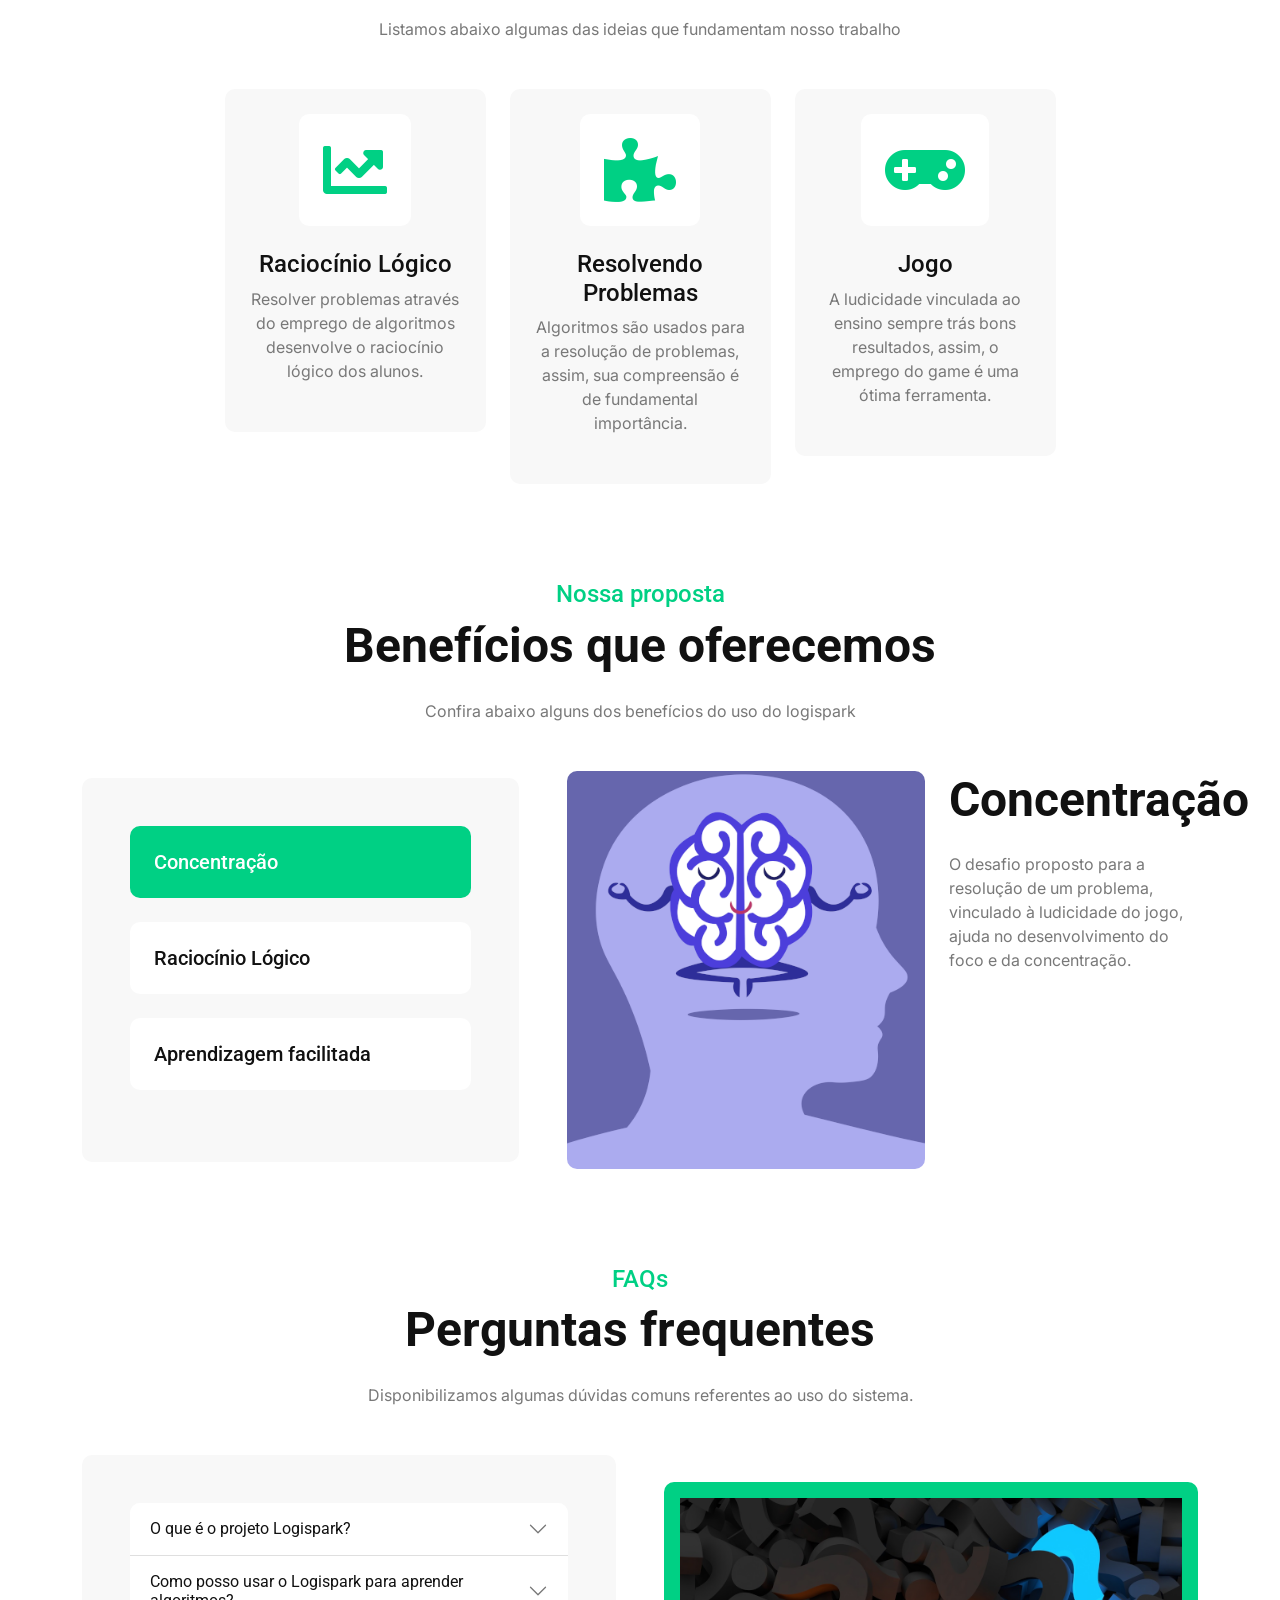
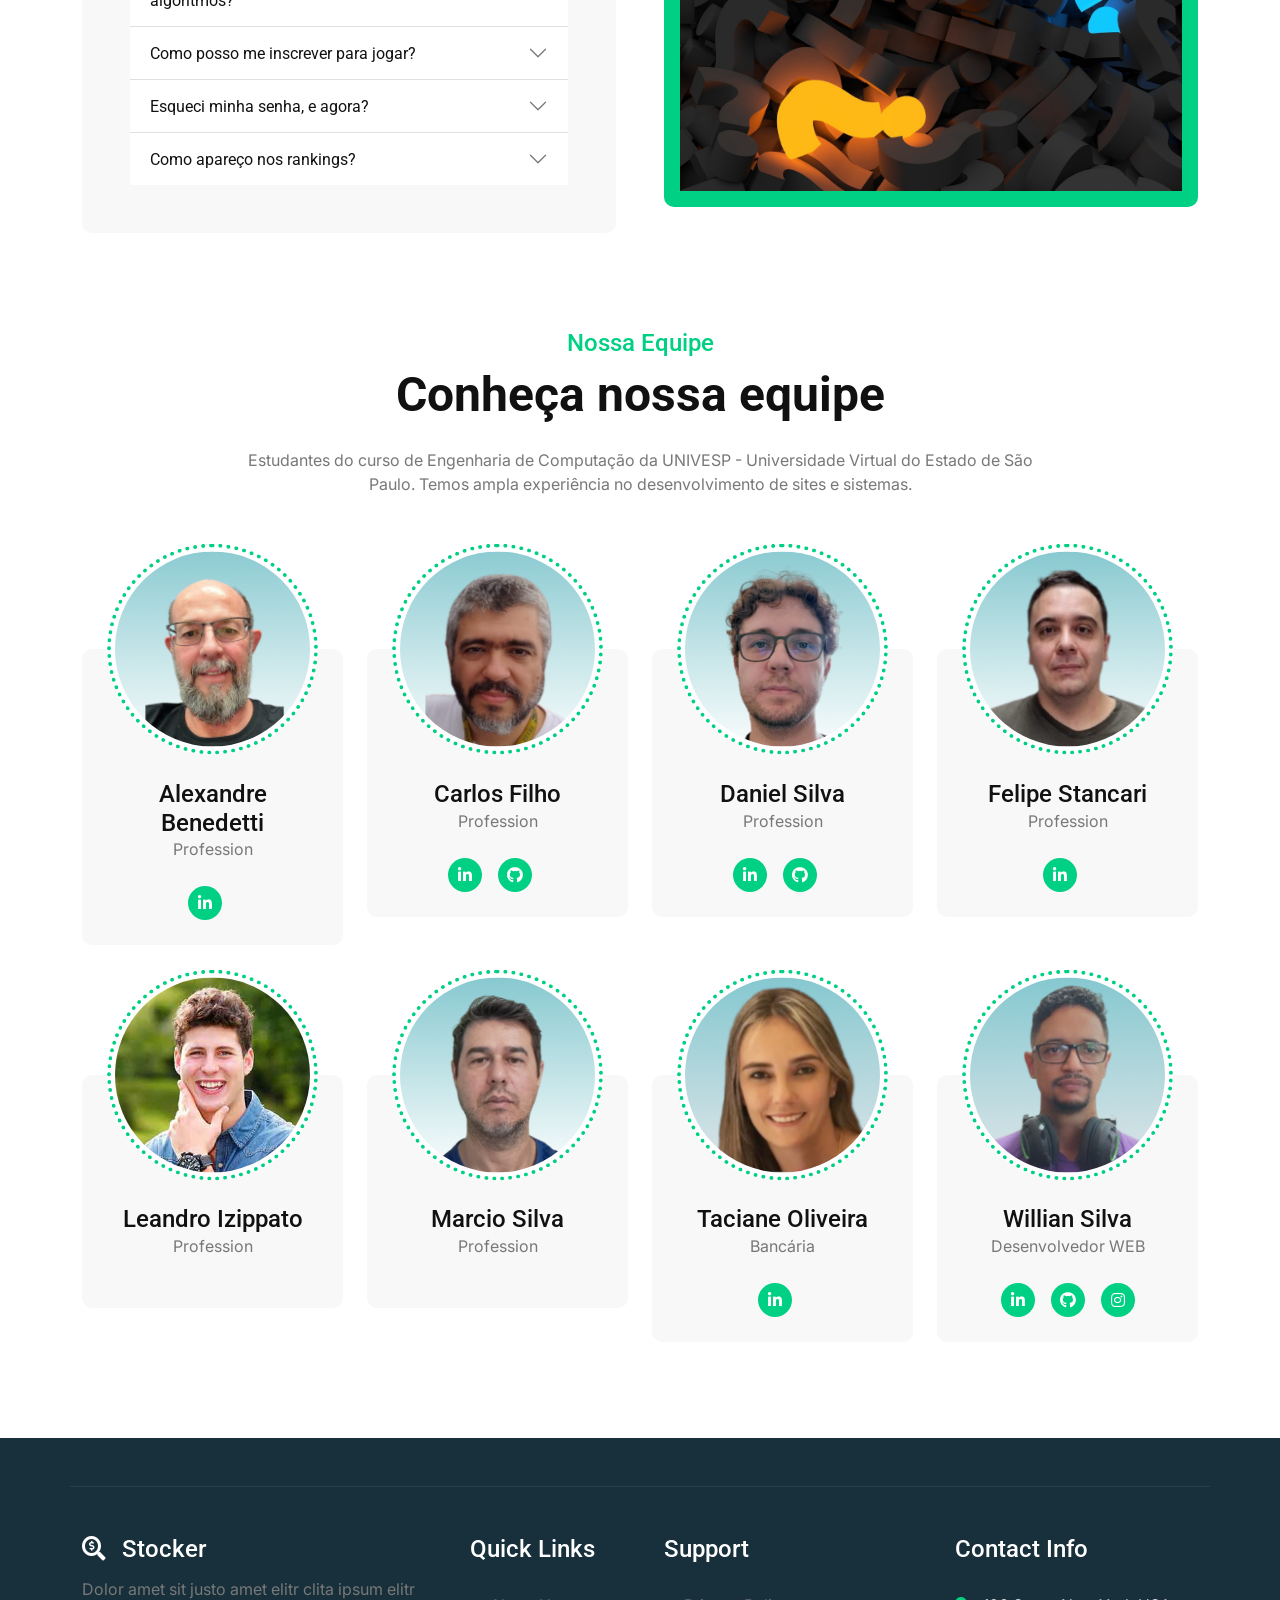
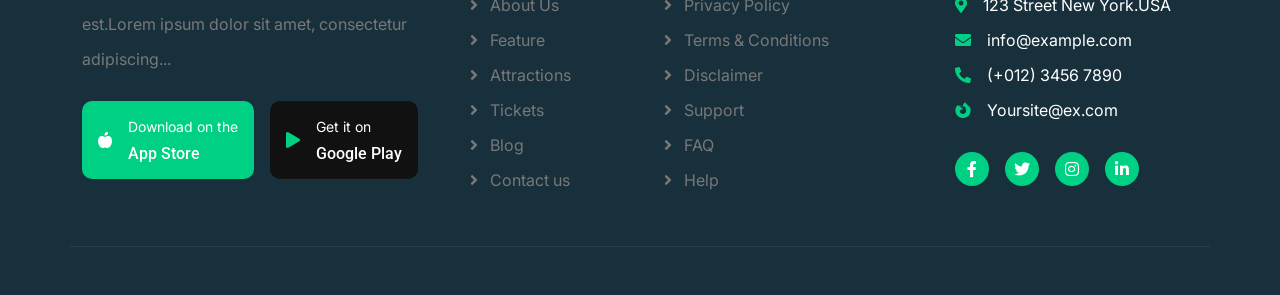
==== commit d6ecc698: "update sobre - 17h02 - 05/09/24 adicionada a página de suporte já finalizada" ====
--- a/index.html
+++ b/index.html
@@ -441,7 +441,7 @@
                     <div class="col-md-6 col-lg-6 col-xl-3 wow fadeInUp" data-wow-delay="0.8s">
                         <div class="team-item">
                             <div class="team-img">
-                                <img src="img/team-3.jpg" class="img-fluid" alt="">
+                                <img src="img/felipe_logispark.webp" class="img-fluid" alt="">
                             </div>
                             <div class="team-title">
                                 <h4 class="mb-0">Felipe Stancari</h4>
@@ -472,6 +472,23 @@
                     <div class="col-md-6 col-lg-6 col-xl-3 wow fadeInUp" data-wow-delay="0.4s">
                         <div class="team-item">
                             <div class="team-img">
+                                <img src="img/marcio_logispark.webp" class="img-fluid" alt="">
+                            </div>
+                            <div class="team-title">
+                                <h4 class="mb-0">Marcio Silva</h4>
+                                <p class="mb-0">Profession</p>
+                            </div>
+                            <div class="team-icon">
+                                <!-- <a class="btn btn-primary btn-sm-square rounded-circle me-3" href=""><i class="fab fa-facebook-f"></i></a>
+                                <a class="btn btn-primary btn-sm-square rounded-circle me-3" href=""><i class="fab fa-twitter"></i></a>
+                                <a class="btn btn-primary btn-sm-square rounded-circle me-3" href=""><i class="fab fa-linkedin-in"></i></a>
+                                <a class="btn btn-primary btn-sm-square rounded-circle me-0" href=""><i class="fab fa-instagram"></i></a> -->
+                            </div>
+                        </div>
+                    </div>
+                    <div class="col-md-6 col-lg-6 col-xl-3 wow fadeInUp" data-wow-delay="0.6s">
+                        <div class="team-item">
+                            <div class="team-img">
                                 <img src="img/taciane_logispark.webp" class="img-fluid" alt="">
                             </div>
                             <div class="team-title">
@@ -483,7 +500,7 @@
                             </div>
                         </div>
                     </div>
-                    <div class="col-md-6 col-lg-6 col-xl-3 wow fadeInUp" data-wow-delay="0.6s">
+                    <div class="col-md-6 col-lg-6 col-xl-3 wow fadeInUp" data-wow-delay="0.8s">
                         <div class="team-item">
                             <div class="team-img">
                                 <img src="img/eu_logispark.webp" class="img-fluid" alt="">
--- a/css/style.css
+++ b/css/style.css
@@ -1,4 +1,3 @@
-
 /*** Spinner Start ***/
 /*** Spinner ***/
 /* *{
@@ -19,6 +18,7 @@
     visibility: visible;
     opacity: 1;
 }
+
 /*** Spinner End ***/
 
 .back-to-top {
@@ -149,7 +149,7 @@
 .navbar-light .navbar-nav .nav-link:hover,
 .navbar-light .navbar-nav .nav-link.active,
 .navbar-light .navbar-nav .nav-item .nav-link:hover,
-.navbar-light .navbar-nav .nav-item .nav-link.active  {
+.navbar-light .navbar-nav .nav-item .nav-link.active {
     color: var(--bs-primary);
 }
 
@@ -238,7 +238,7 @@
         border-bottom: 1px solid rgba(255, 255, 255, .1);
         z-index: 999;
     }
-    
+
     .sticky-top.navbar-light {
         position: fixed;
         background: var(--bs-light);
@@ -278,6 +278,7 @@
         height: 12px;
     }
 }
+
 /*** Navbar End ***/
 
 /*** Carousel Hero Header Start ***/
@@ -287,7 +288,7 @@
 
 .header-carousel .header-carousel-item,
 .header-carousel .header-carousel-item img {
-        height: 700px;
+    height: 700px;
 }
 
 
@@ -311,6 +312,7 @@
     left: 30px;
     margin-left: 90px;
 }
+
 .header-carousel .owl-nav .owl-next {
     bottom: 30px;
     left: 30px;
@@ -367,16 +369,32 @@
 }
 
 @keyframes image-zoom {
-    0%  {height: 100%; opacity: 0.9;}
-
-    25% {height: 110%; opacity: 0.50;}
-
-    50% {height: 115%; opacity: 1;}
-
-    75% {height: 110%; opacity: 0.50;}
-
-    100% {height: 100%; opacity: 0.9;}
-}
+    0% {
+        height: 100%;
+        opacity: 0.9;
+    }
+
+    25% {
+        height: 110%;
+        opacity: 0.50;
+    }
+
+    50% {
+        height: 115%;
+        opacity: 1;
+    }
+
+    75% {
+        height: 110%;
+        opacity: 0.50;
+    }
+
+    100% {
+        height: 100%;
+        opacity: 0.9;
+    }
+}
+
 /*** Carousel Hero Header End ***/
 
 
@@ -411,6 +429,7 @@
 .bg-breadcrumb .breadcrumb .breadcrumb-item a {
     color: var(--bs-white);
 }
+
 /*** Single Page Hero Header End ***/
 
 
@@ -440,6 +459,7 @@
 .service .service-item:hover .service-img img {
     transform: scale(1.2);
 }
+
 /*** Service End ***/
 
 
@@ -461,6 +481,7 @@
     border-radius: 10px;
     display: inline-block;
 }
+
 /*** Features End ***/
 
 /*** Offer Start ***/
@@ -484,6 +505,7 @@
 .offer-section .nav a.accordion-link.active h5 {
     color: var(--bs-white);
 }
+
 /*** Offer End ***/
 
 /*** Blog Start ***/
@@ -586,6 +608,7 @@
     background: var(--bs-dark);
     color: var(--bs-primary);
 }
+
 /*** Blog End ***/
 
 
@@ -597,6 +620,7 @@
 .faq-section .accordion .accordion-item .accordion-header .accordion-button.collapsed {
     color: var(--bs-dark);
 }
+
 /*** FAQs End ***/
 
 /*** Team Start ***/
@@ -642,7 +666,7 @@
 }
 
 .team .team-item .team-img {
-    width: 100%; 
+    width: 100%;
     height: 100%;
     border-radius: 100%;
     position: relative;
@@ -704,6 +728,7 @@
     color: var(--bs-primary);
     background: var(--bs-dark);
 }
+
 /*** Team End ***/
 
 /*** Testimonial Start ***/
@@ -731,7 +756,7 @@
 }
 
 .testimonial .testimonial-item .testimonial-img img {
-    width: 100px; 
+    width: 100px;
     height: 100px;
     border-radius: 100px;
     border: 5px solid var(--bs-light);
@@ -749,9 +774,9 @@
     justify-content: space-between;
 }
 
-.testimonial .testimonial-item  .testimonial-quote-left {
-    position: absolute;
-    width: 60px; 
+.testimonial .testimonial-item .testimonial-quote-left {
+    position: absolute;
+    width: 60px;
     height: 60px;
     top: 20px;
     left: 25px;
@@ -763,9 +788,9 @@
     justify-content: center;
 }
 
-.testimonial .testimonial-item  .testimonial-quote-right {
-    position: absolute;
-    width: 60px; 
+.testimonial .testimonial-item .testimonial-quote-right {
+    position: absolute;
+    width: 60px;
     height: 60px;
     bottom: -30px;
     right: 25px;
@@ -907,21 +932,24 @@
 .footer .footer-item .footer-btn a:hover i {
     color: var(--bs-primary);
 }
+
 /*** Footer End ***/
 
 /*** copyright Start ***/
 .copyright {
     background: var(--bs-dark);
 }
+
 /*** copyright end ***/
 
 #bg-movie {
     position: relative;
-    max-height: 100%;/*100%*/
+    max-height: 100%;
+    /*100%*/
     overflow: hidden;
 }
 
-#bg-video{
+#bg-video {
     min-width: 100%;
     min-height: 99.4vh;
     max-width: 100%;
@@ -930,7 +958,7 @@
     z-index: -1;
 }
 
-.video-overlay{
+.video-overlay {
     position: absolute;
     background-color: rgba(31, 39, 43, 0.75);
     top: 0;
@@ -942,4 +970,16 @@
     justify-content: center;
     align-items: center;
     flex-direction: column;
+}
+
+#bg-video-subscribe {
+    position: fixed;
+    right: 0;
+    bottom: 0;
+    min-width: 100%;
+    min-height: 100%;
+}
+
+#alteration-form{
+    display: none;
 }
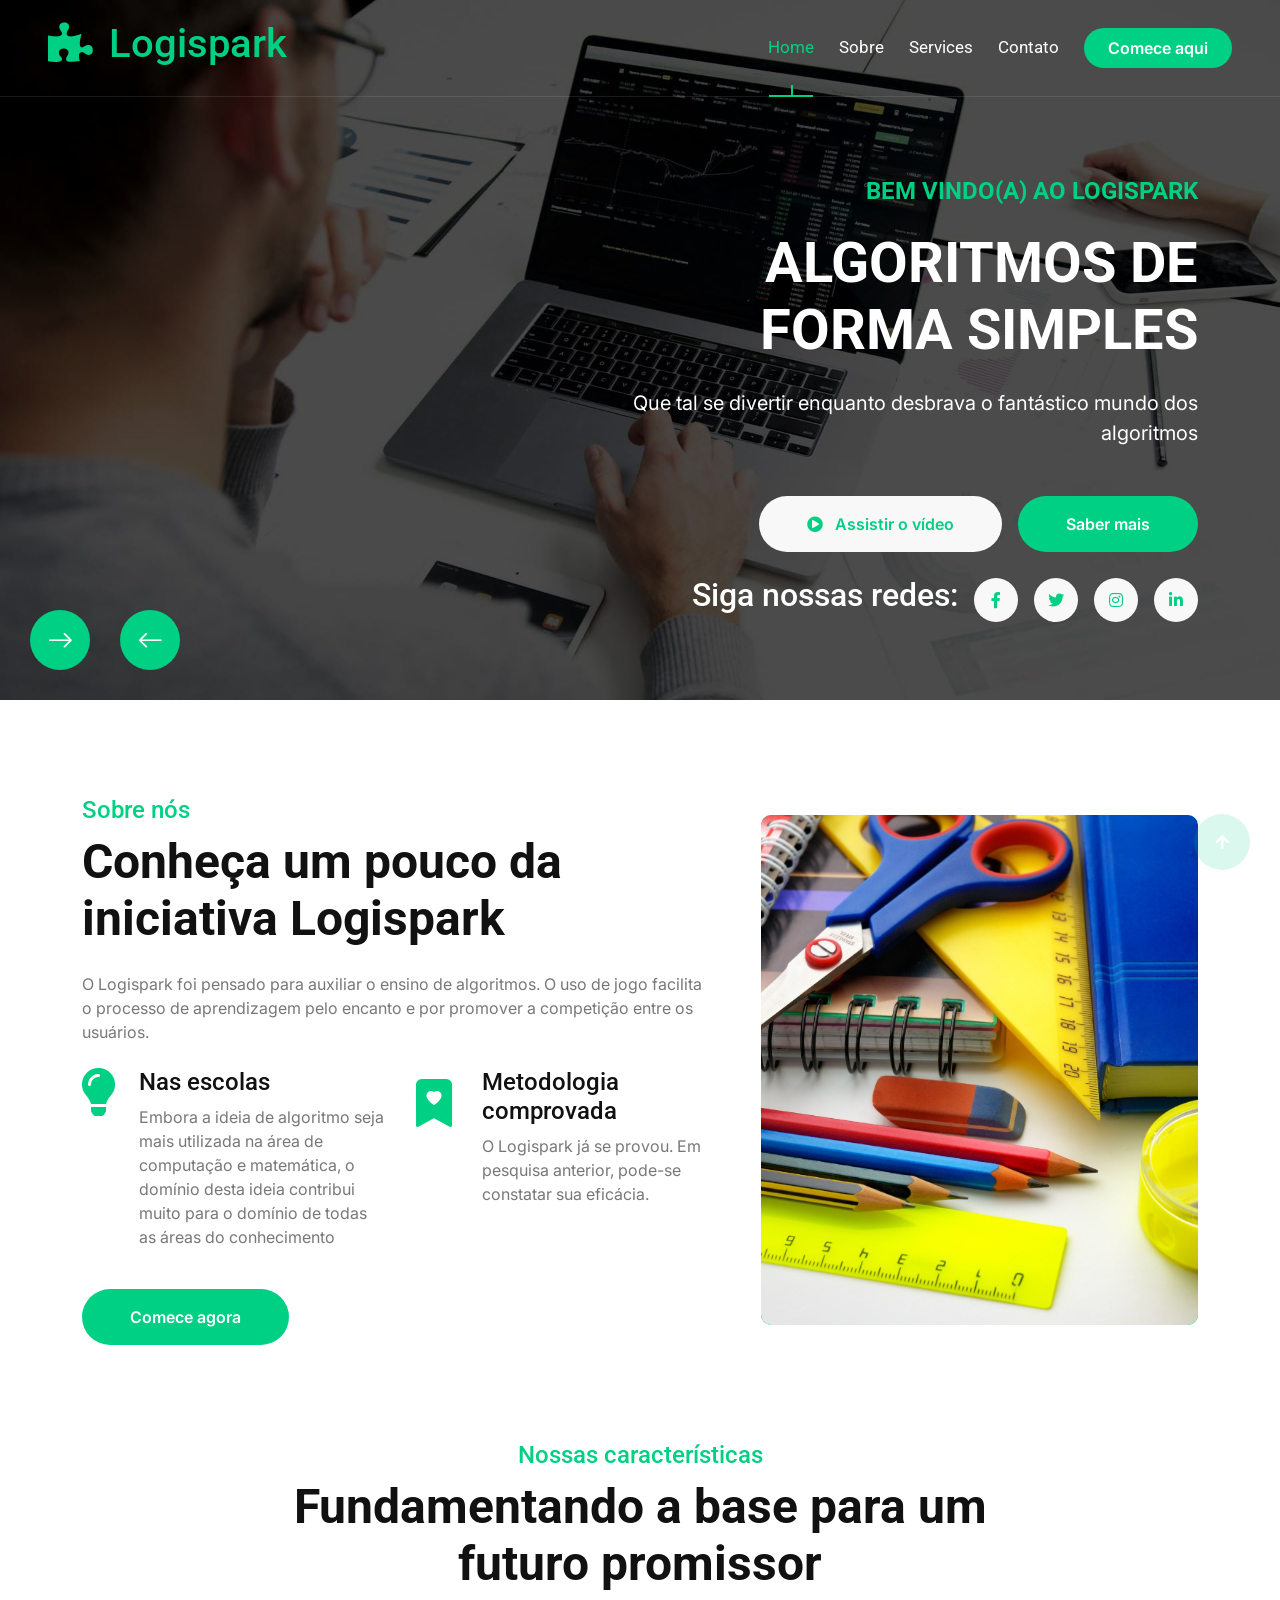
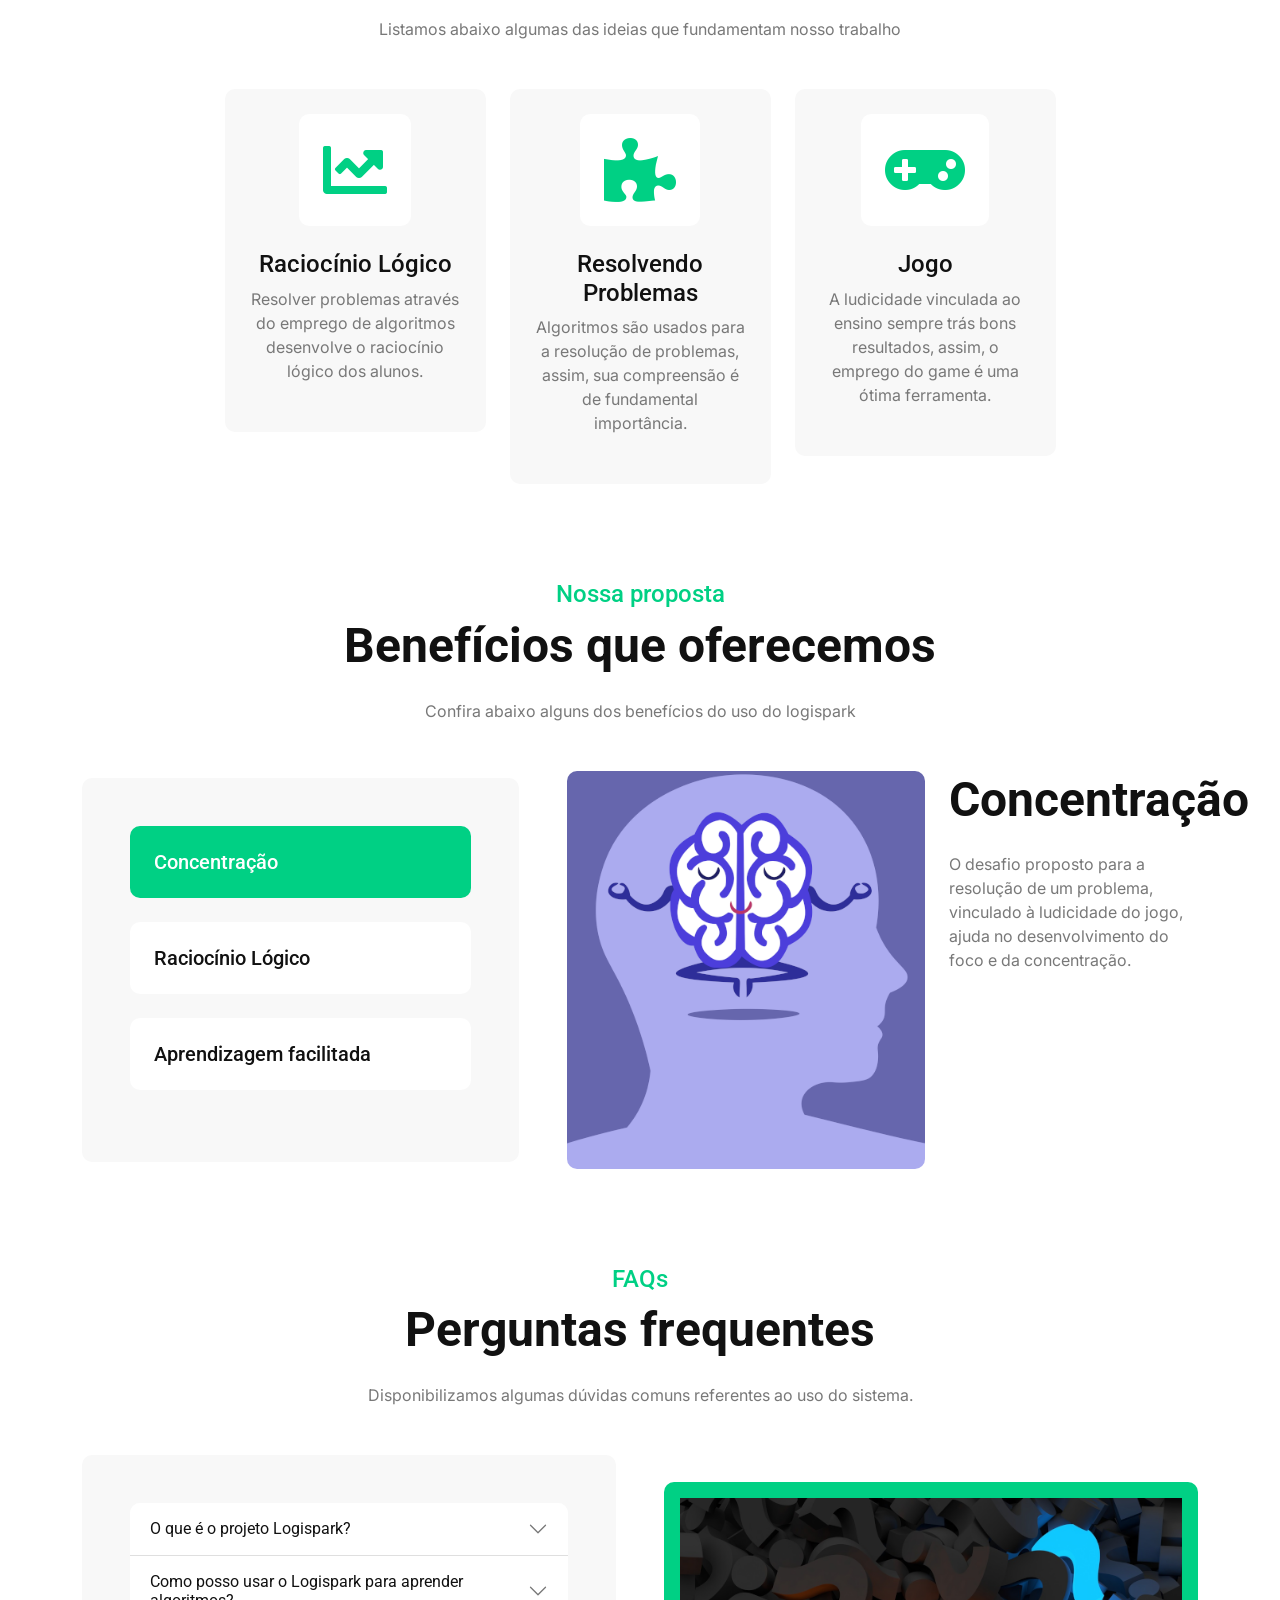
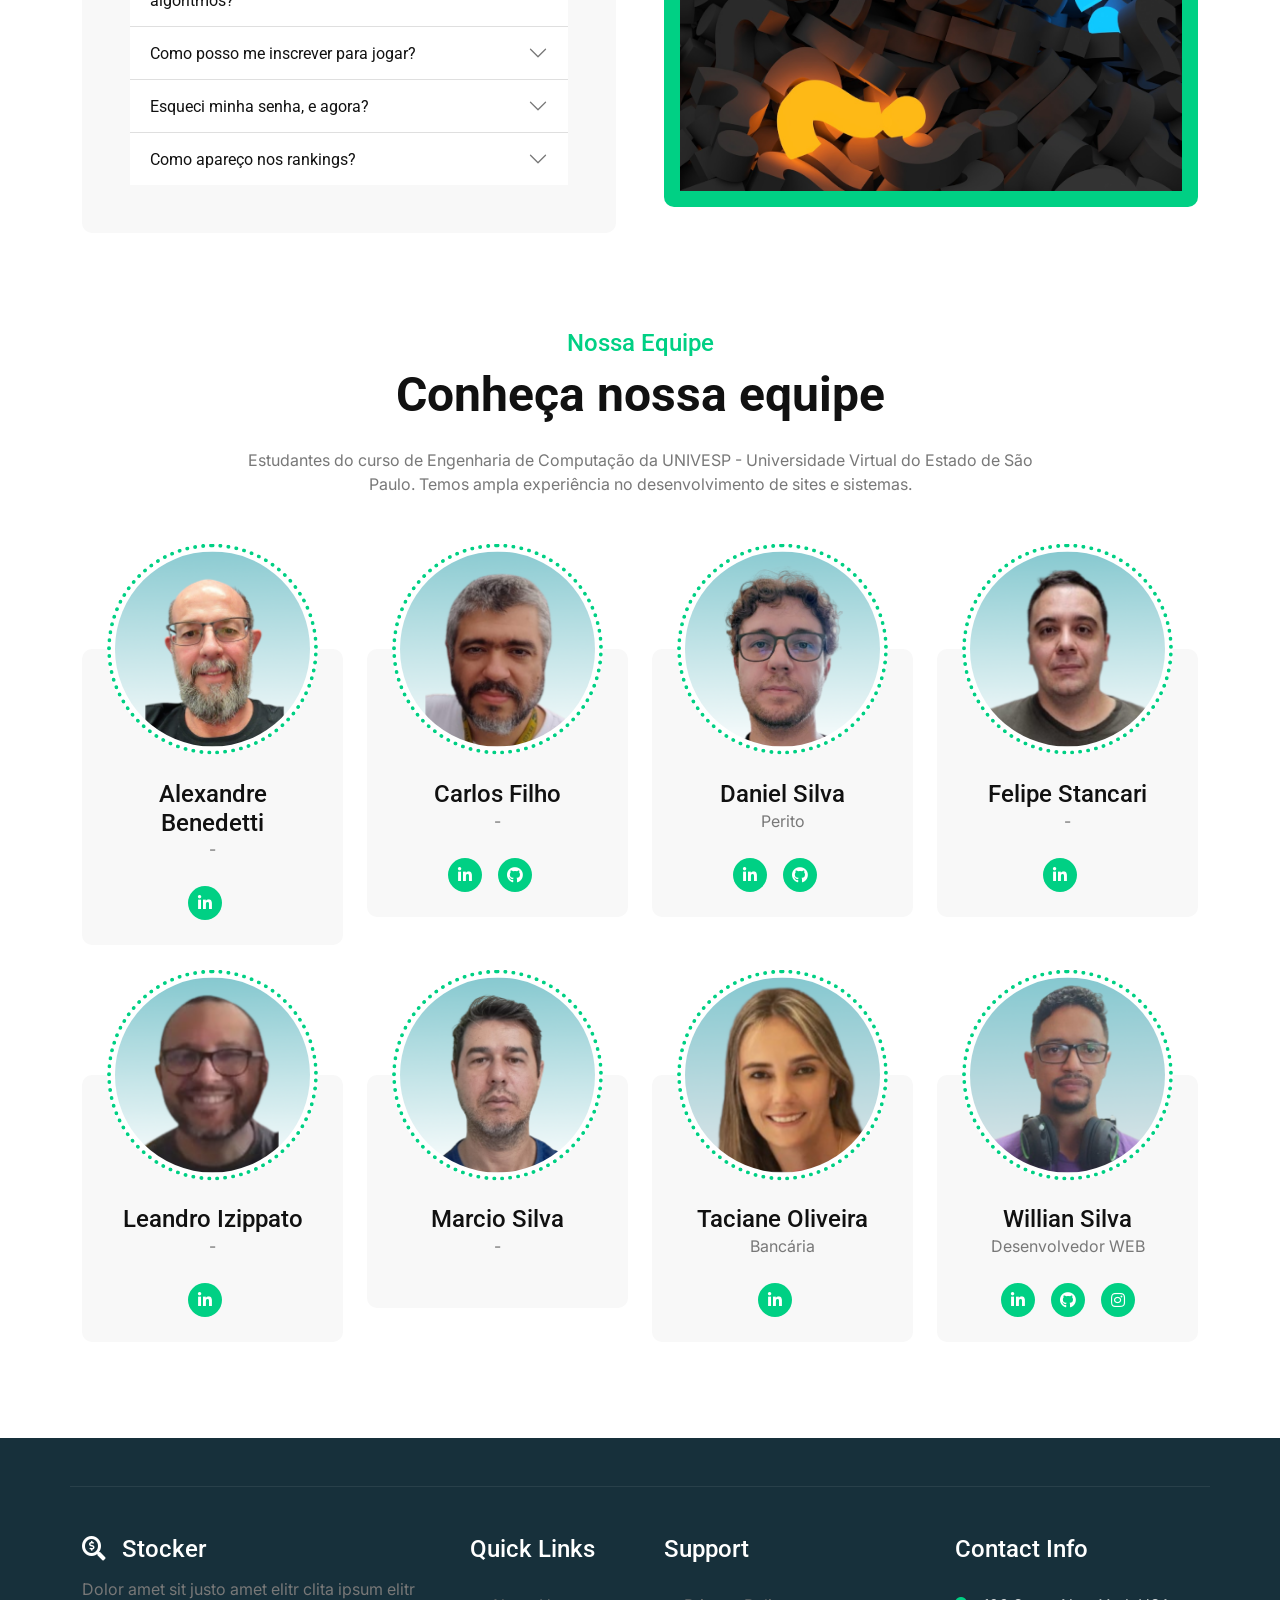
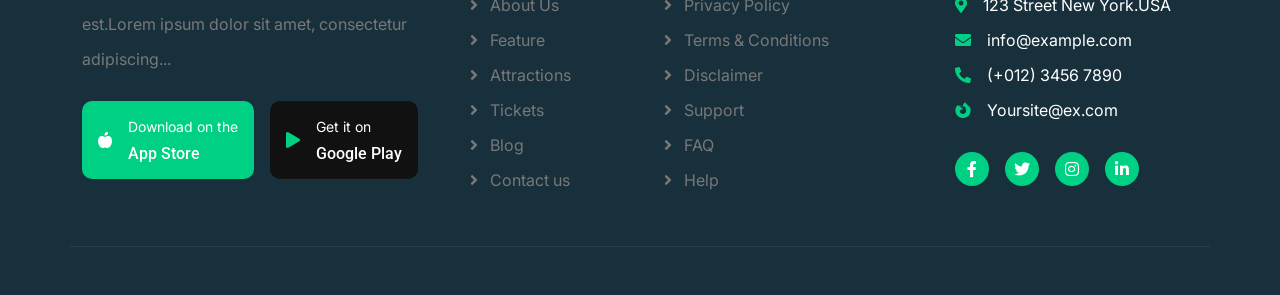
==== commit 337ae3fc: "update equipe: 9/9/24 - 9h47 adicionadas novas fotos e redes dos integrantes do grupo" ====
--- a/index.html
+++ b/index.html
@@ -401,7 +401,7 @@
                             </div>
                             <div class="team-title">
                                 <h4 class="mb-0">Alexandre Benedetti</h4>
-                                <p class="mb-0">Profession</p>
+                                <p class="mb-0">-</p>
                             </div>
                             <div class="team-icon">
                                 <a class="btn btn-primary btn-sm-square rounded-circle me-3" href="https://www.linkedin.com/in/alexandre-benedetti-1380ab17/"><i class="fab fa-linkedin-in"></i></a>
@@ -415,7 +415,7 @@
                             </div>
                             <div class="team-title">
                                 <h4 class="mb-0">Carlos Filho</h4>
-                                <p class="mb-0">Profession</p>
+                                <p class="mb-0">-</p>
                             </div>
                             <div class="team-icon">
                                 <a class="btn btn-primary btn-sm-square rounded-circle me-3" href="https://www.linkedin.com/in/carlos-souza-a973098a/"><i class="fab fa-linkedin-in"></i></a>
@@ -430,7 +430,7 @@
                             </div>
                             <div class="team-title">
                                 <h4 class="mb-0">Daniel Silva</h4>
-                                <p class="mb-0">Profession</p>
+                                <p class="mb-0">Perito</p>
                             </div>
                             <div class="team-icon">
                                 <a class="btn btn-primary btn-sm-square rounded-circle me-3" href="https://www.linkedin.com/in/daniel-marques-6b23138b"><i class="fab fa-linkedin-in"></i></a>
@@ -445,7 +445,7 @@
                             </div>
                             <div class="team-title">
                                 <h4 class="mb-0">Felipe Stancari</h4>
-                                <p class="mb-0">Profession</p>
+                                <p class="mb-0">-</p>
                             </div>
                             <div class="team-icon">
                                 <a class="btn btn-primary btn-sm-square rounded-circle me-3" href="http://www.linkedin.com/in/felipe-stancari" target="_blank"><i class="fab fa-linkedin-in"></i></a>
@@ -455,17 +455,14 @@
                     <div class="col-md-6 col-lg-6 col-xl-3 wow fadeInUp" data-wow-delay="0.2s">
                         <div class="team-item">
                             <div class="team-img">
-                                <img src="img/team-3.jpg" class="img-fluid" alt="">
+                                <img src="img/leandro_logispark.webp" class="img-fluid" alt="">
                             </div>
                             <div class="team-title">
                                 <h4 class="mb-0">Leandro Izippato</h4>
-                                <p class="mb-0">Profession</p>
-                            </div>
-                            <div class="team-icon">
-                                <!-- <a class="btn btn-primary btn-sm-square rounded-circle me-3" href=""><i class="fab fa-facebook-f"></i></a>
-                                <a class="btn btn-primary btn-sm-square rounded-circle me-3" href=""><i class="fab fa-twitter"></i></a>
-                                <a class="btn btn-primary btn-sm-square rounded-circle me-3" href=""><i class="fab fa-linkedin-in"></i></a>
-                                <a class="btn btn-primary btn-sm-square rounded-circle me-0" href=""><i class="fab fa-instagram"></i></a> -->
+                                <p class="mb-0">-</p>
+                            </div>
+                            <div class="team-icon">
+                                <a class="btn btn-primary btn-sm-square rounded-circle me-3" href="https://www.linkedin.com/in/leandro-izippato-238b4621/"><i class="fab fa-linkedin-in"></i></a>
                             </div>
                         </div>
                     </div>
@@ -476,7 +473,7 @@
                             </div>
                             <div class="team-title">
                                 <h4 class="mb-0">Marcio Silva</h4>
-                                <p class="mb-0">Profession</p>
+                                <p class="mb-0">-</p>
                             </div>
                             <div class="team-icon">
                                 <!-- <a class="btn btn-primary btn-sm-square rounded-circle me-3" href=""><i class="fab fa-facebook-f"></i></a>
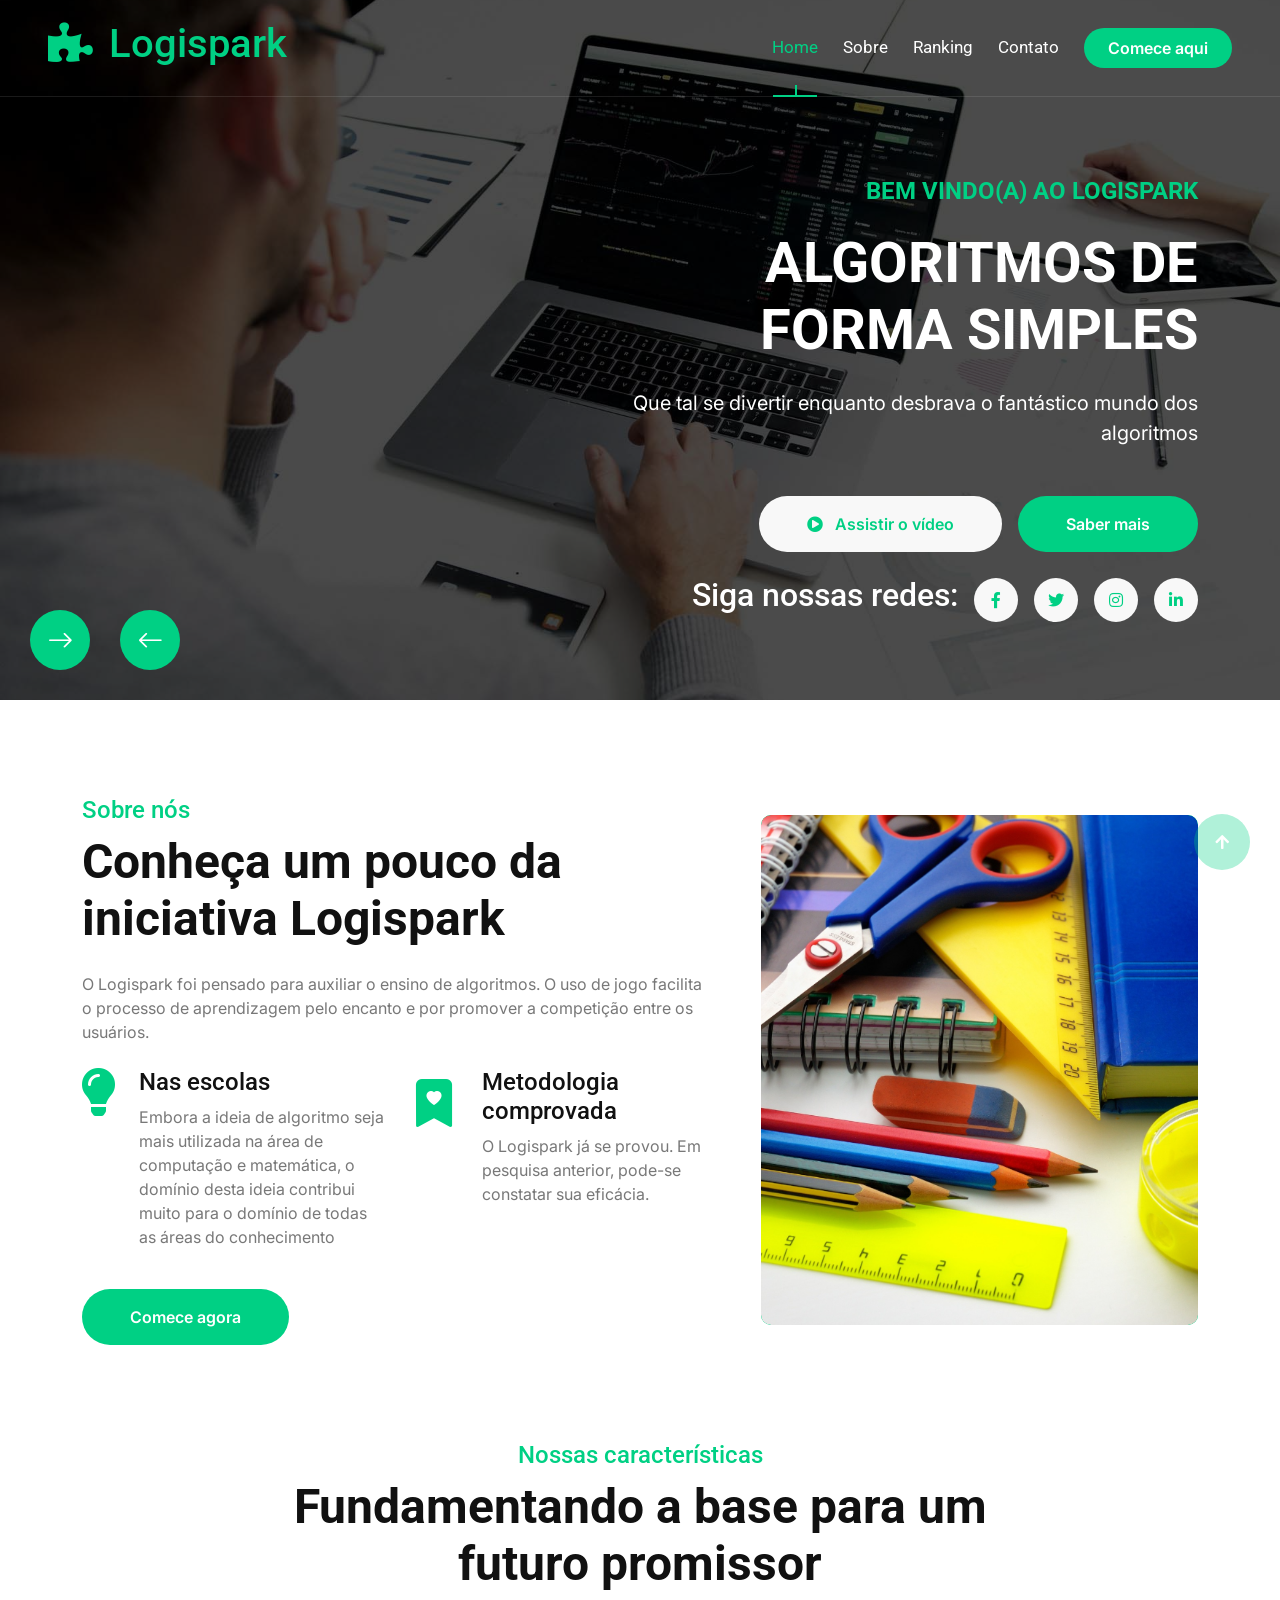
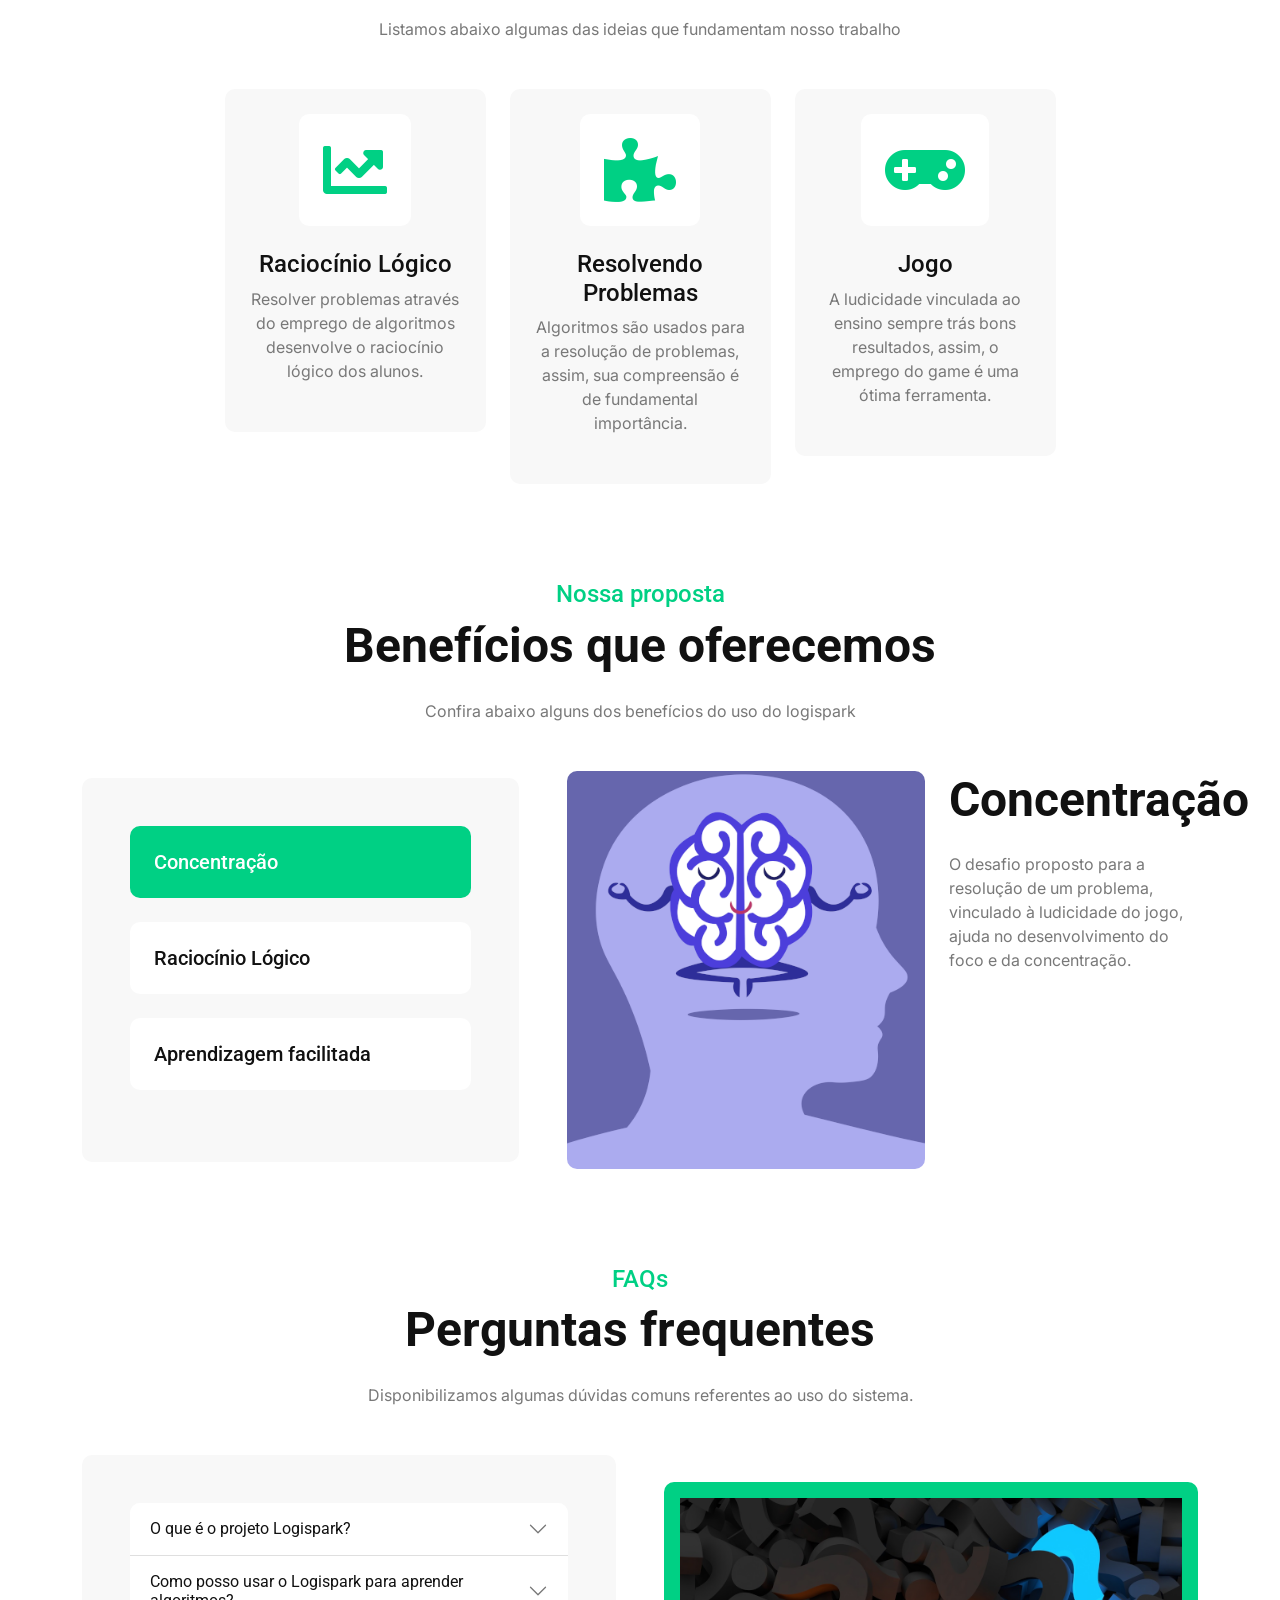
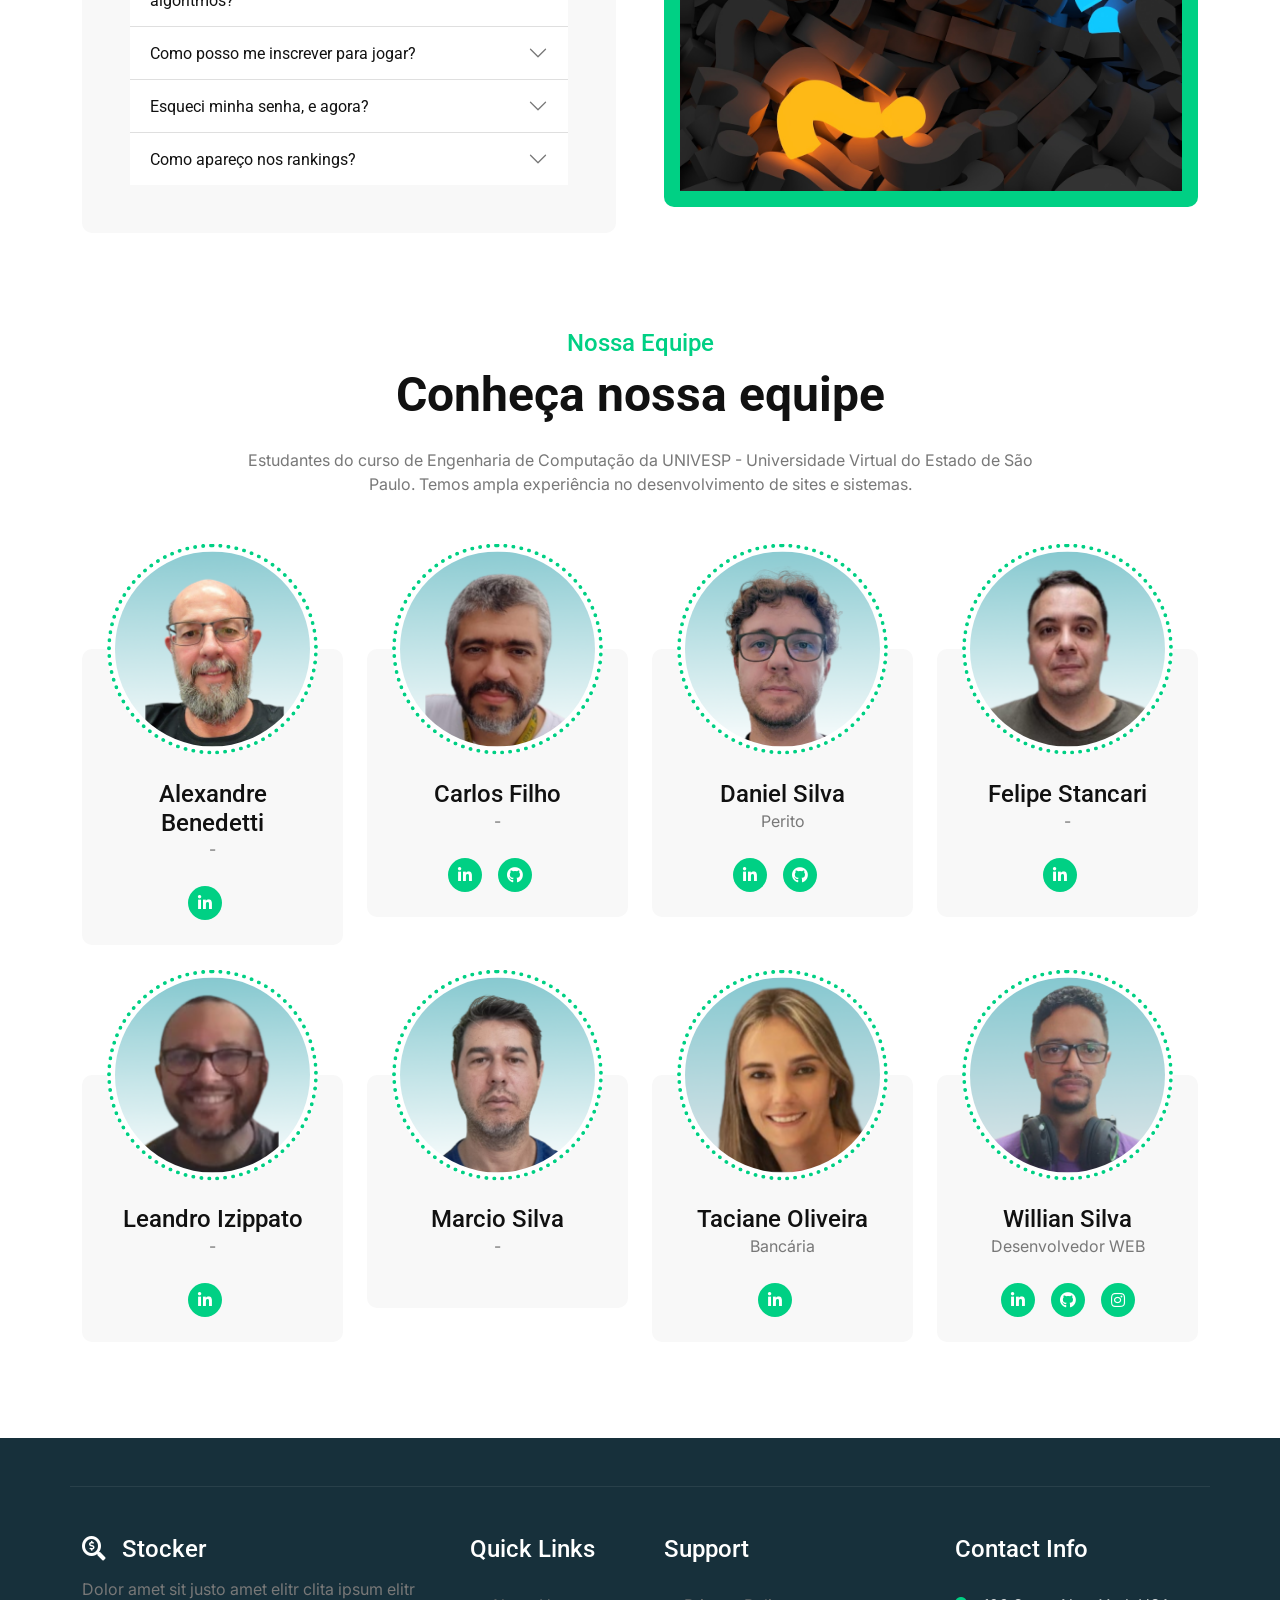
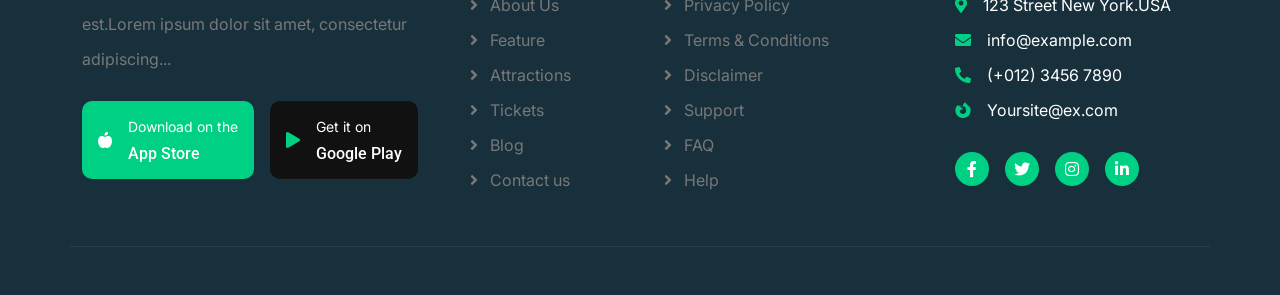
==== commit 93c77b18: "adicionada a área inicial do game - 20h59 - 10/9/24" ====
--- a/index.html
+++ b/index.html
@@ -572,16 +572,22 @@
         <script src="lib/lightbox/js/lightbox.min.js"></script>
         <script src="lib/owlcarousel/owl.carousel.min.js"></script>
 
-        
-
         <!-- Template Javascript -->
         <script src="./js/header.js"></script>
         <script src="./js/footer.js"></script>
-        <!-- <script src="./js/header.js"></script> -->
         <script>
             $(()=>{
                 $.getScript("./js/main.js", function(){
                     $('#homepage').addClass('active');
+                    if(sessionStorage.getItem('nome') != null){
+                        $('#login-start').addClass('d-none');
+                        $('#post-login').removeClass('d-none');
+                        $('#gamepage').removeClass('d-none');
+
+                        let fullName = sessionStorage.getItem('nome');
+                        let firstName = fullName.split(' ')[0];
+                        $('#user-name').html(firstName);
+                    }
                 });
             });
         </script>
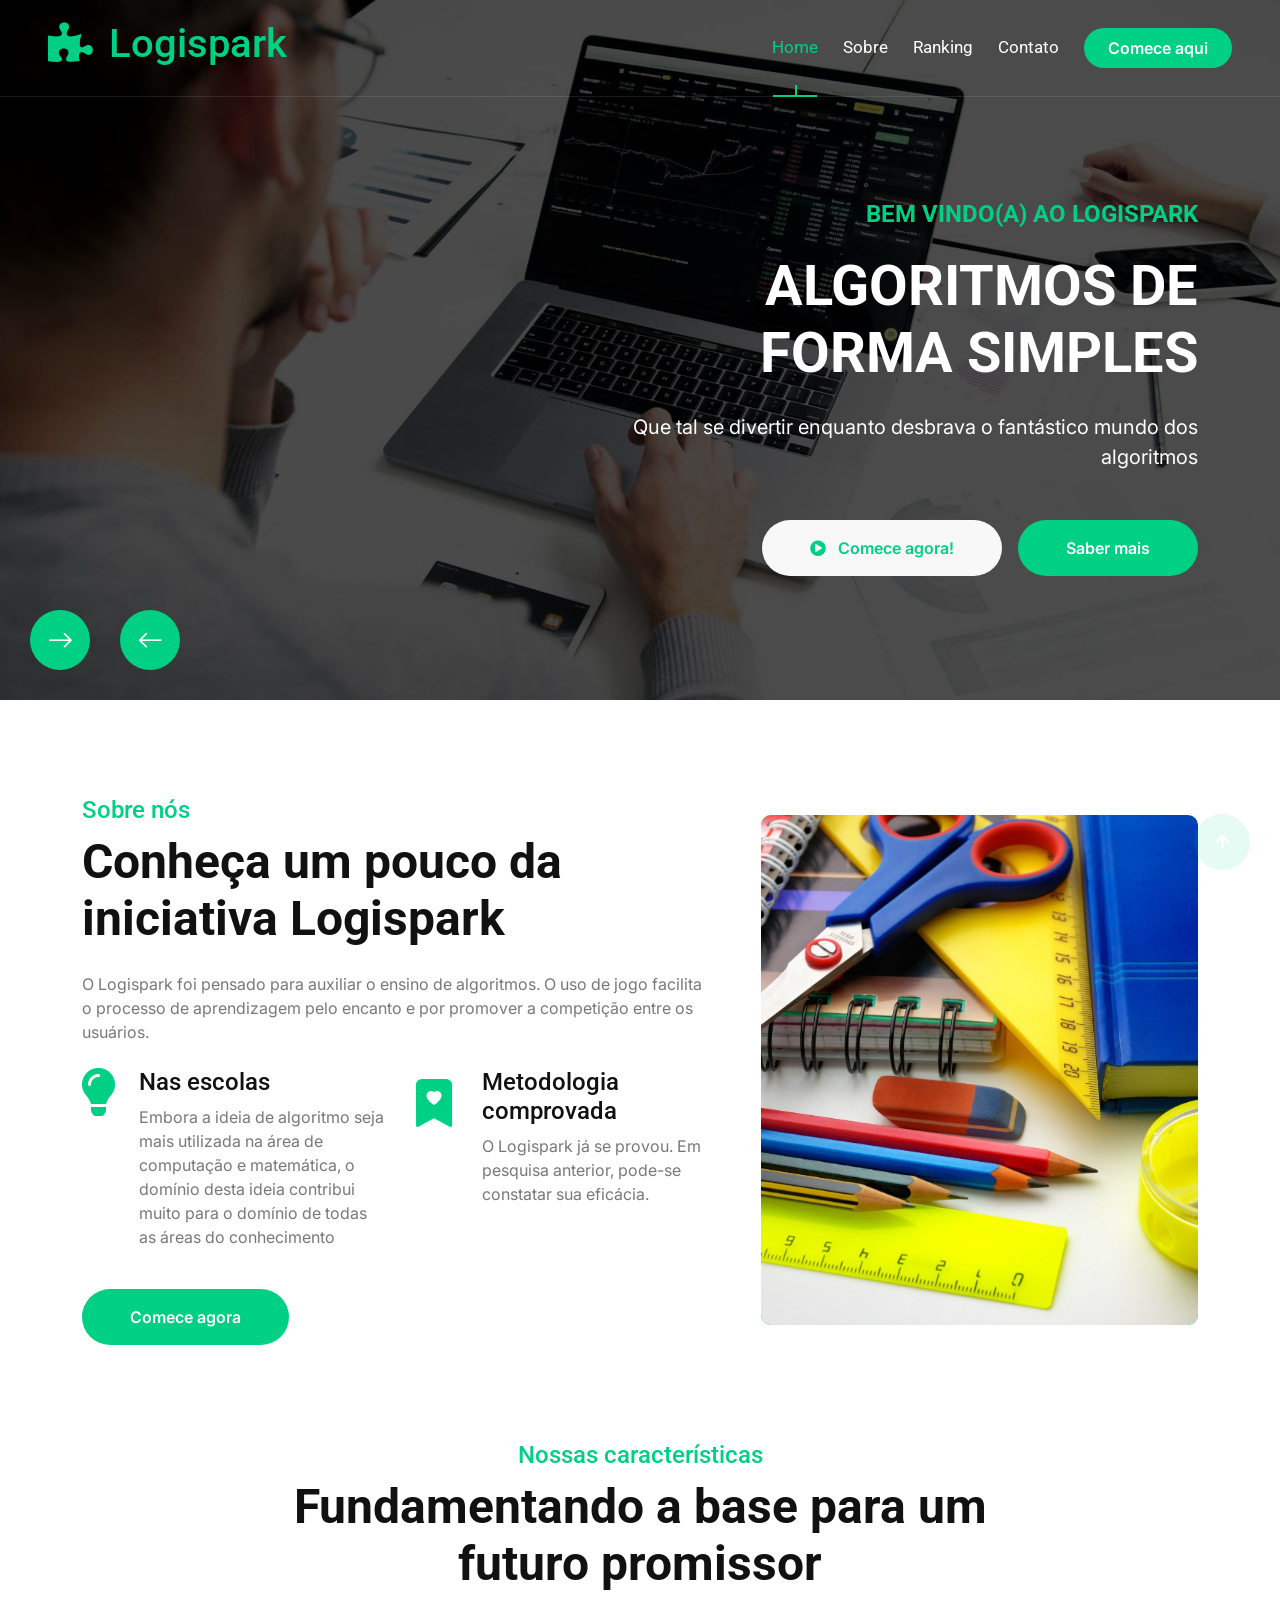
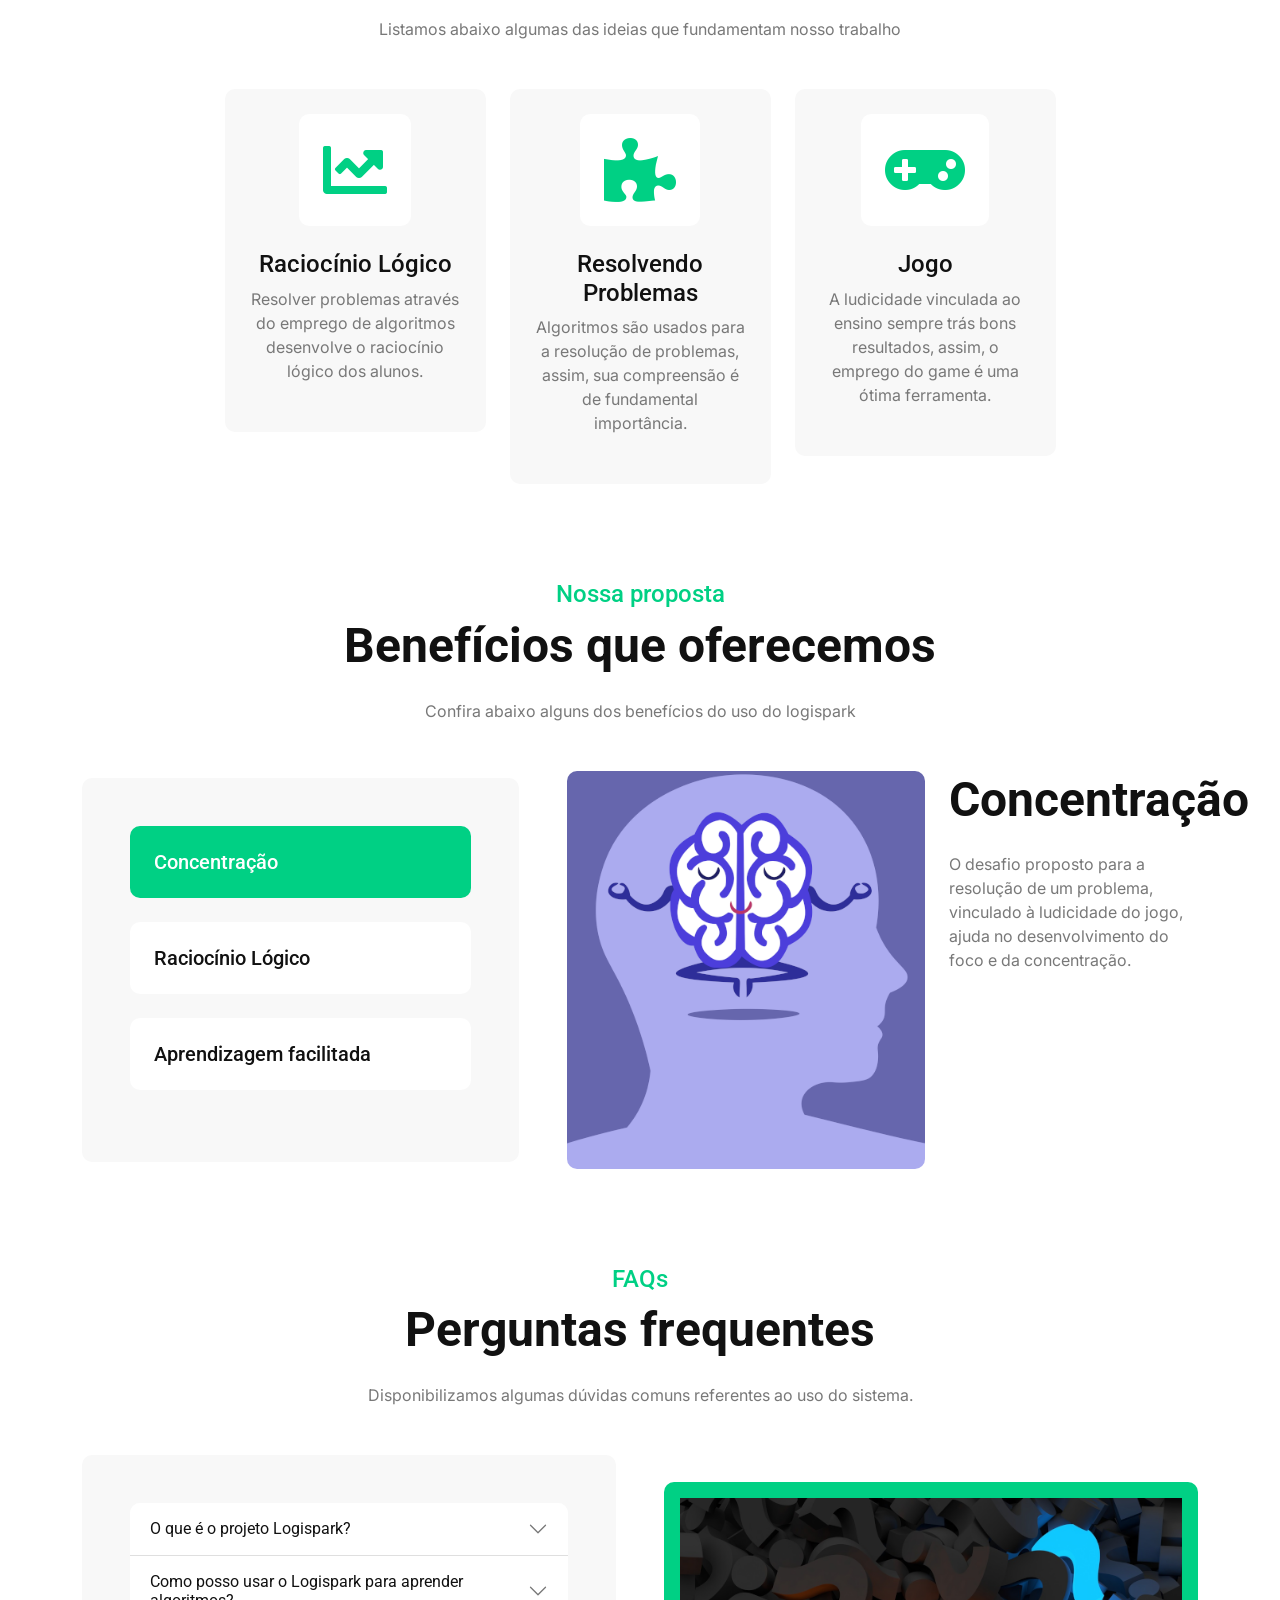
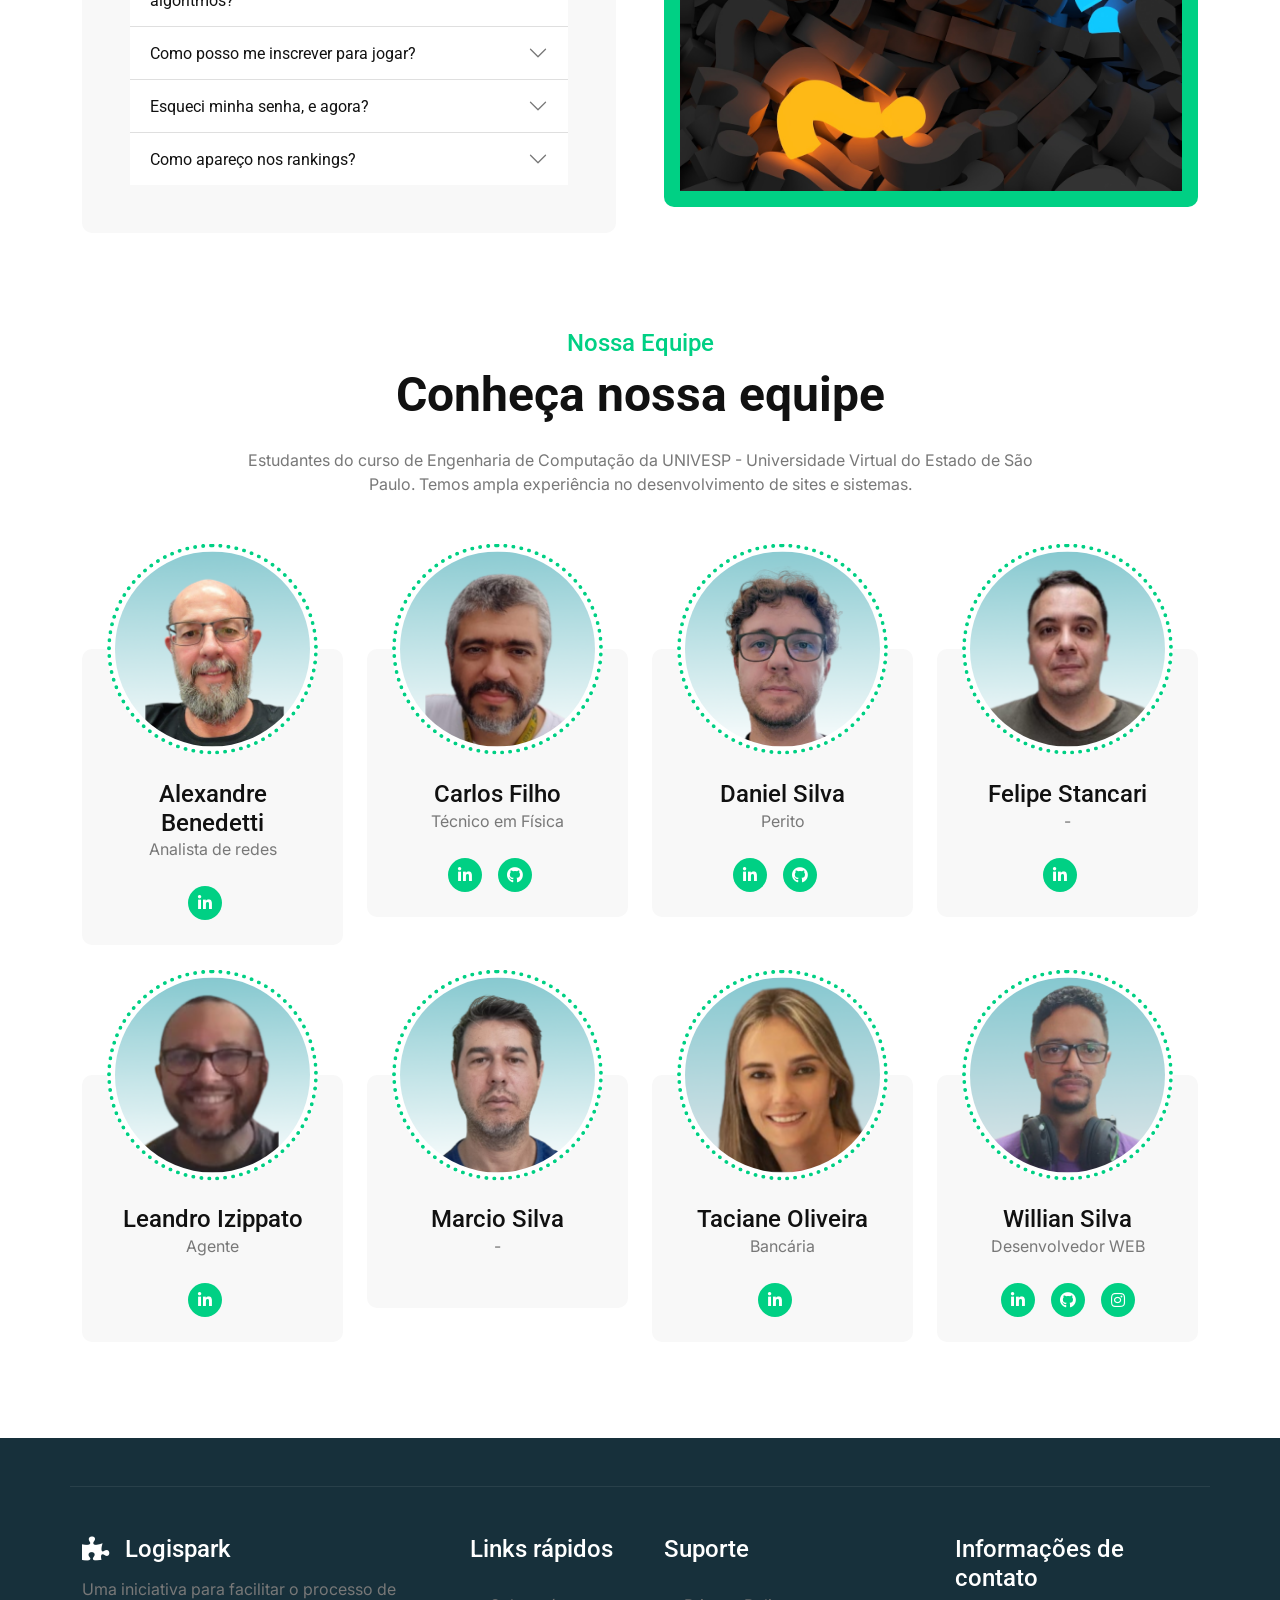
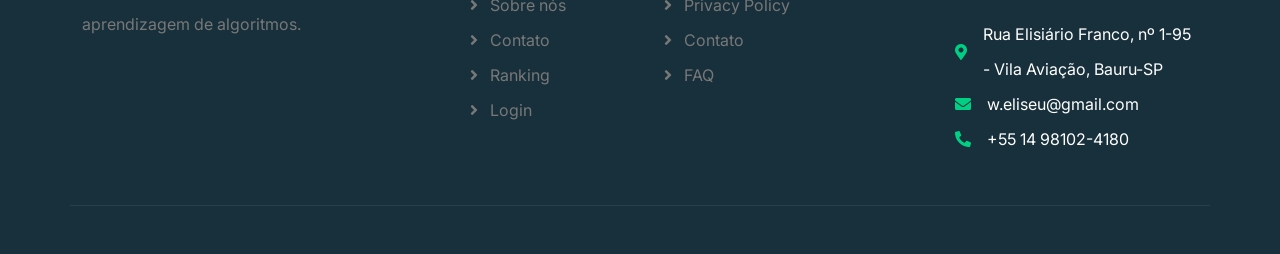
==== commit 22eefdf2: "footer e ranking atualização no footer para exibir os conteúdos corretos. atualização no ranking. ex" ====
--- a/index.html
+++ b/index.html
@@ -76,17 +76,17 @@
                                         <h1 class="display-4 text-uppercase text-white mb-4">Algoritmos de forma simples</h1>
                                         <p class="mb-5 fs-5">Que tal se divertir enquanto desbrava o fantástico mundo dos algoritmos</p>
                                         <div class="d-flex justify-content-center justify-content-md-end flex-shrink-0 mb-4">
-                                            <a class="btn btn-light rounded-pill py-3 px-4 px-md-5 me-2" href="#"><i class="fas fa-play-circle me-2"></i> Assistir o vídeo</a>
-                                            <a class="btn btn-primary rounded-pill py-3 px-4 px-md-5 ms-2" href="#">Saber mais</a>
+                                            <a class="btn btn-light rounded-pill py-3 px-4 px-md-5 me-2" href="login.html"><i class="fas fa-play-circle me-2"></i> Comece agora!</a>
+                                            <a class="btn btn-primary rounded-pill py-3 px-4 px-md-5 ms-2" href="about.html">Saber mais</a>
                                         </div>
                                         <div class="d-flex align-items-center justify-content-center justify-content-md-end">
-                                            <h2 class="text-white me-2">Siga nossas redes:</h2>
+                                            <!-- <h2 class="text-white me-2">Siga nossas redes:</h2>
                                             <div class="d-flex justify-content-end ms-2">
                                                 <a class="btn btn-md-square btn-light rounded-circle me-2" href=""><i class="fab fa-facebook-f"></i></a>
                                                 <a class="btn btn-md-square btn-light rounded-circle mx-2" href=""><i class="fab fa-twitter"></i></a>
                                                 <a class="btn btn-md-square btn-light rounded-circle mx-2" href=""><i class="fab fa-instagram"></i></a>
                                                 <a class="btn btn-md-square btn-light rounded-circle ms-2" href=""><i class="fab fa-linkedin-in"></i></a>
-                                            </div>
+                                            </div> -->
                                         </div>
                                     </div>
                                 </div>
@@ -105,17 +105,17 @@
                                         <h1 class="display-4 text-uppercase text-white mb-4">Invista seu tempo</h1>
                                         <p class="mb-5 fs-5">Aprenda jogando, não perca tempo, comece agora mesmo</p>
                                         <div class="d-flex justify-content-center flex-shrink-0 mb-4">
-                                            <a class="btn btn-light rounded-pill py-3 px-4 px-md-5 me-2" href="#"><i class="fas fa-play-circle me-2"></i> Assistir o vídeo</a>
-                                            <a class="btn btn-primary rounded-pill py-3 px-4 px-md-5 ms-2" href="#">Saber mais</a>
+                                            <a class="btn btn-light rounded-pill py-3 px-4 px-md-5 me-2" href="login.html"><i class="fas fa-play-circle me-2"></i> Comece agora!</a>
+                                            <a class="btn btn-primary rounded-pill py-3 px-4 px-md-5 ms-2" href="about.html">Saber mais</a>
                                         </div>
                                         <div class="d-flex align-items-center justify-content-center">
-                                            <h2 class="text-white me-2">Siga nossas redes:</h2>
+                                            <!-- <h2 class="text-white me-2">Siga nossas redes:</h2>
                                             <div class="d-flex justify-content-end ms-2">
                                                 <a class="btn btn-md-square btn-light rounded-circle me-2" href=""><i class="fab fa-facebook-f"></i></a>
                                                 <a class="btn btn-md-square btn-light rounded-circle mx-2" href=""><i class="fab fa-twitter"></i></a>
                                                 <a class="btn btn-md-square btn-light rounded-circle mx-2" href=""><i class="fab fa-instagram"></i></a>
                                                 <a class="btn btn-md-square btn-light rounded-circle ms-2" href=""><i class="fab fa-linkedin-in"></i></a>
-                                            </div>
+                                            </div> -->
                                         </div>
                                     </div>
                                 </div>
@@ -159,7 +159,7 @@
                                     </div>
                                 </div>
                                 <div class="col-sm-6">
-                                    <a href="#" class="btn btn-primary rounded-pill py-3 px-5 flex-shrink-0">Comece agora</a>
+                                    <a href="login.html" class="btn btn-primary rounded-pill py-3 px-5 flex-shrink-0">Comece agora</a>
                                 </div>
                             </div>
                         </div>
@@ -308,7 +308,7 @@
         <!-- Offer End -->
 
         <!-- FAQs Start - adicionar o texto das perguntas -->
-        <div class="container-fluid faq-section pb-5">
+        <div class="container-fluid faq-section pb-5" id="faqs">
             <div class="container pb-5 overflow-hidden">
                 <div class="text-center mx-auto pb-5 wow fadeInUp" data-wow-delay="0.2s" style="max-width: 800px;">
                     <h4 class="text-primary">FAQs</h4>
@@ -327,7 +327,7 @@
                                     </button>
                                 </h2>
                                 <div id="flush-collapseOne" class="accordion-collapse collapse" aria-labelledby="flush-headingOne" data-bs-parent="#accordionFlushSection">
-                                    <div class="accordion-body">Placeholder content for this accordion, which is intended to demonstrate the <code>.accordion-flush</code> class. This is the first item's accordion body.</div>
+                                    <div class="accordion-body">O projeto logispark é uma iniciativa criada como um projeto de conclusão de curso. Surgiu com a ideia de como poderíamos ajudar no desenvolvimento de alunos do ensino fundamental e médio.</div>
                                 </div>
                             </div>
                             <div class="accordion-item">
@@ -337,7 +337,7 @@
                                     </button>
                                 </h2>
                                 <div id="flush-collapseTwo" class="accordion-collapse collapse" aria-labelledby="flush-headingTwo" data-bs-parent="#accordionFlushSection">
-                                    <div class="accordion-body">Placeholder content for this accordion, which is intended to demonstrate the <code>.accordion-flush</code> class. This is the second item's accordion body. Let's imagine this being filled with some actual content.</div>
+                                    <div class="accordion-body">O Logispark é fundamentado na resolução de problemas. O jogo, possui um ambiente claro e intuitivo, além de contar com o tutorial para instruir como o usuário deve proceder para resolver um determinado tabuleiro.</div>
                                 </div>
                             </div>
                             <div class="accordion-item">
@@ -347,7 +347,7 @@
                                     </button>
                                 </h2>
                                 <div id="flush-collapseThree" class="accordion-collapse collapse" aria-labelledby="flush-headingThree" data-bs-parent="#accordionFlushSection">
-                                    <div class="accordion-body">Placeholder content for this accordion, which is intended to demonstrate the <code>.accordion-flush</code> class. This is the second item's accordion body. Let's imagine this being filled with some actual content.</div>
+                                    <div class="accordion-body">Clique em "Comece aqui" no canto direito superior do site. Caso não tenha cadastro, selecione a opção para se cadastrar.</div>
                                 </div>
                             </div>
                             <div class="accordion-item">
@@ -357,7 +357,7 @@
                                     </button>
                                 </h2>
                                 <div id="flush-collapseFour" class="accordion-collapse collapse" aria-labelledby="flush-headingFour" data-bs-parent="#accordionFlushSection">
-                                    <div class="accordion-body">Placeholder content for this accordion, which is intended to demonstrate the <code>.accordion-flush</code> class. This is the second item's accordion body. Let's imagine this being filled with some actual content.</div>
+                                    <div class="accordion-body">Na página de login, você terá a opção para realizar uma redefinição de senha.</div>
                                 </div>
                             </div>
                             <div class="accordion-item">
@@ -367,7 +367,7 @@
                                     </button>
                                 </h2>
                                 <div id="flush-collapseFive" class="accordion-collapse collapse" aria-labelledby="flush-headingFive" data-bs-parent="#accordionFlushSection">
-                                    <div class="accordion-body">Placeholder content for this accordion, which is intended to demonstrate the <code>.accordion-flush</code> class. This is the second item's accordion body. Let's imagine this being filled with some actual content.</div>
+                                    <div class="accordion-body">O ranking do site, apresenta as três melhores pontuações. Para pontuar, é necessário resolver os tabuleiros (fases) com a menor quantidade de tentativas possível. Quanto melhor seu desenpenho, maior a chance de você aparecer no ranking!</div>
                                 </div>
                             </div>
                         </div>
@@ -401,7 +401,7 @@
                             </div>
                             <div class="team-title">
                                 <h4 class="mb-0">Alexandre Benedetti</h4>
-                                <p class="mb-0">-</p>
+                                <p class="mb-0">Analista de redes</p>
                             </div>
                             <div class="team-icon">
                                 <a class="btn btn-primary btn-sm-square rounded-circle me-3" href="https://www.linkedin.com/in/alexandre-benedetti-1380ab17/"><i class="fab fa-linkedin-in"></i></a>
@@ -415,7 +415,7 @@
                             </div>
                             <div class="team-title">
                                 <h4 class="mb-0">Carlos Filho</h4>
-                                <p class="mb-0">-</p>
+                                <p class="mb-0">Técnico em Física</p>
                             </div>
                             <div class="team-icon">
                                 <a class="btn btn-primary btn-sm-square rounded-circle me-3" href="https://www.linkedin.com/in/carlos-souza-a973098a/"><i class="fab fa-linkedin-in"></i></a>
@@ -459,7 +459,7 @@
                             </div>
                             <div class="team-title">
                                 <h4 class="mb-0">Leandro Izippato</h4>
-                                <p class="mb-0">-</p>
+                                <p class="mb-0">Agente</p>
                             </div>
                             <div class="team-icon">
                                 <a class="btn btn-primary btn-sm-square rounded-circle me-3" href="https://www.linkedin.com/in/leandro-izippato-238b4621/"><i class="fab fa-linkedin-in"></i></a>
--- a/css/style.css
+++ b/css/style.css
@@ -982,4 +982,8 @@
 
 #alteration-form{
     display: none;
+}
+
+.fullheight{
+    min-height: calc(100vh - 66.5px);
 }
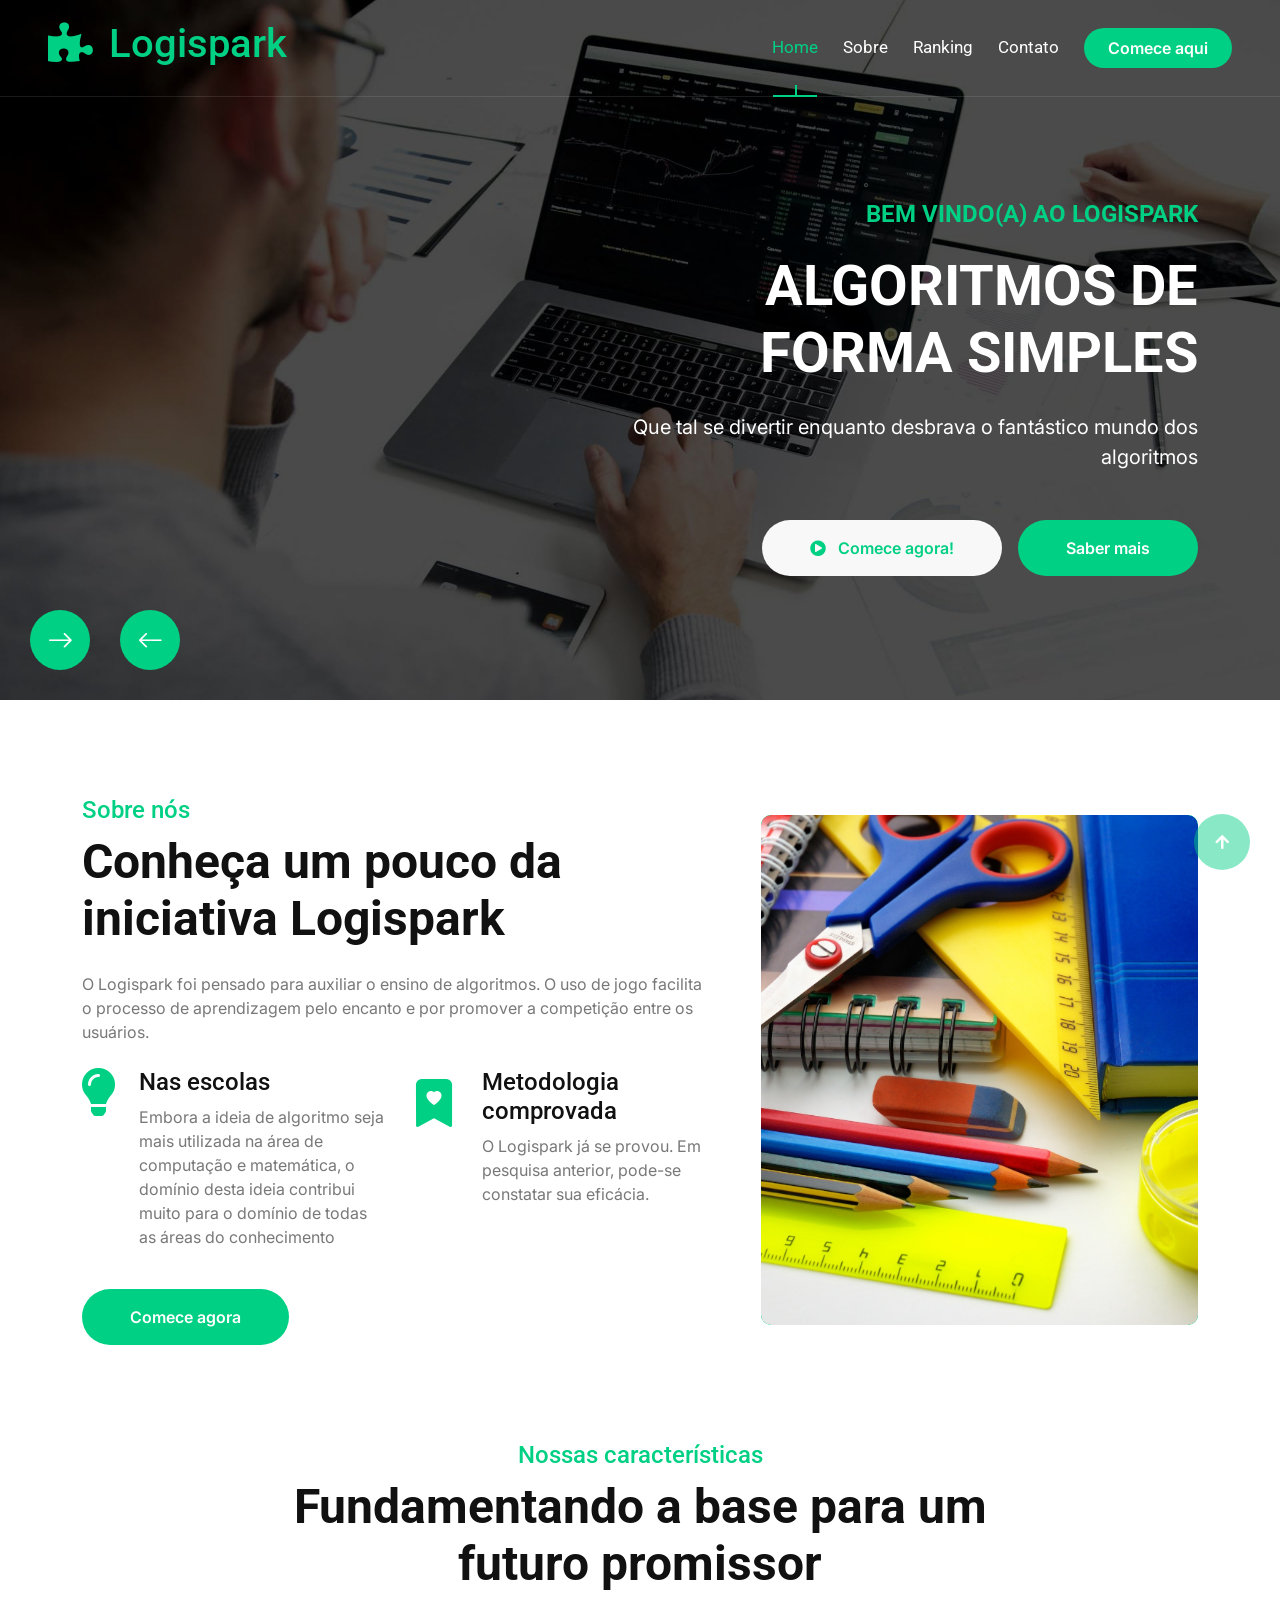
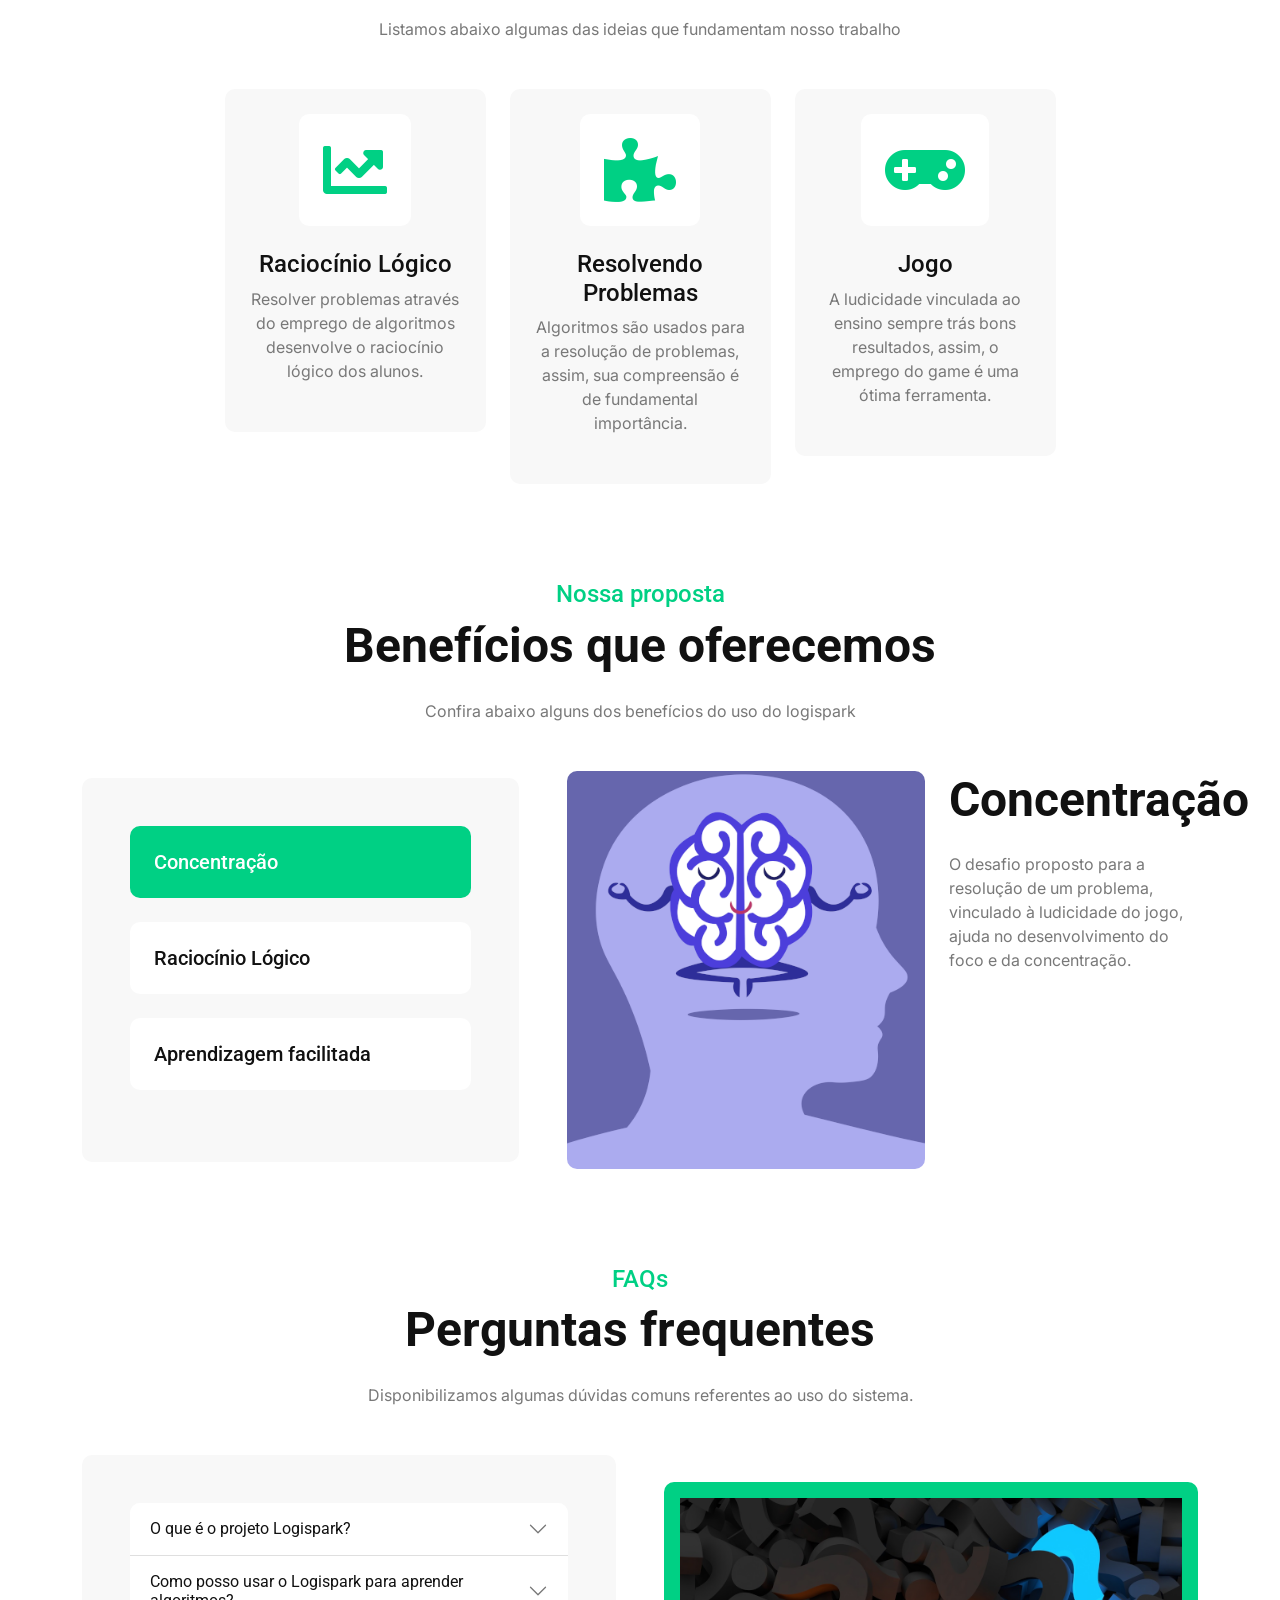
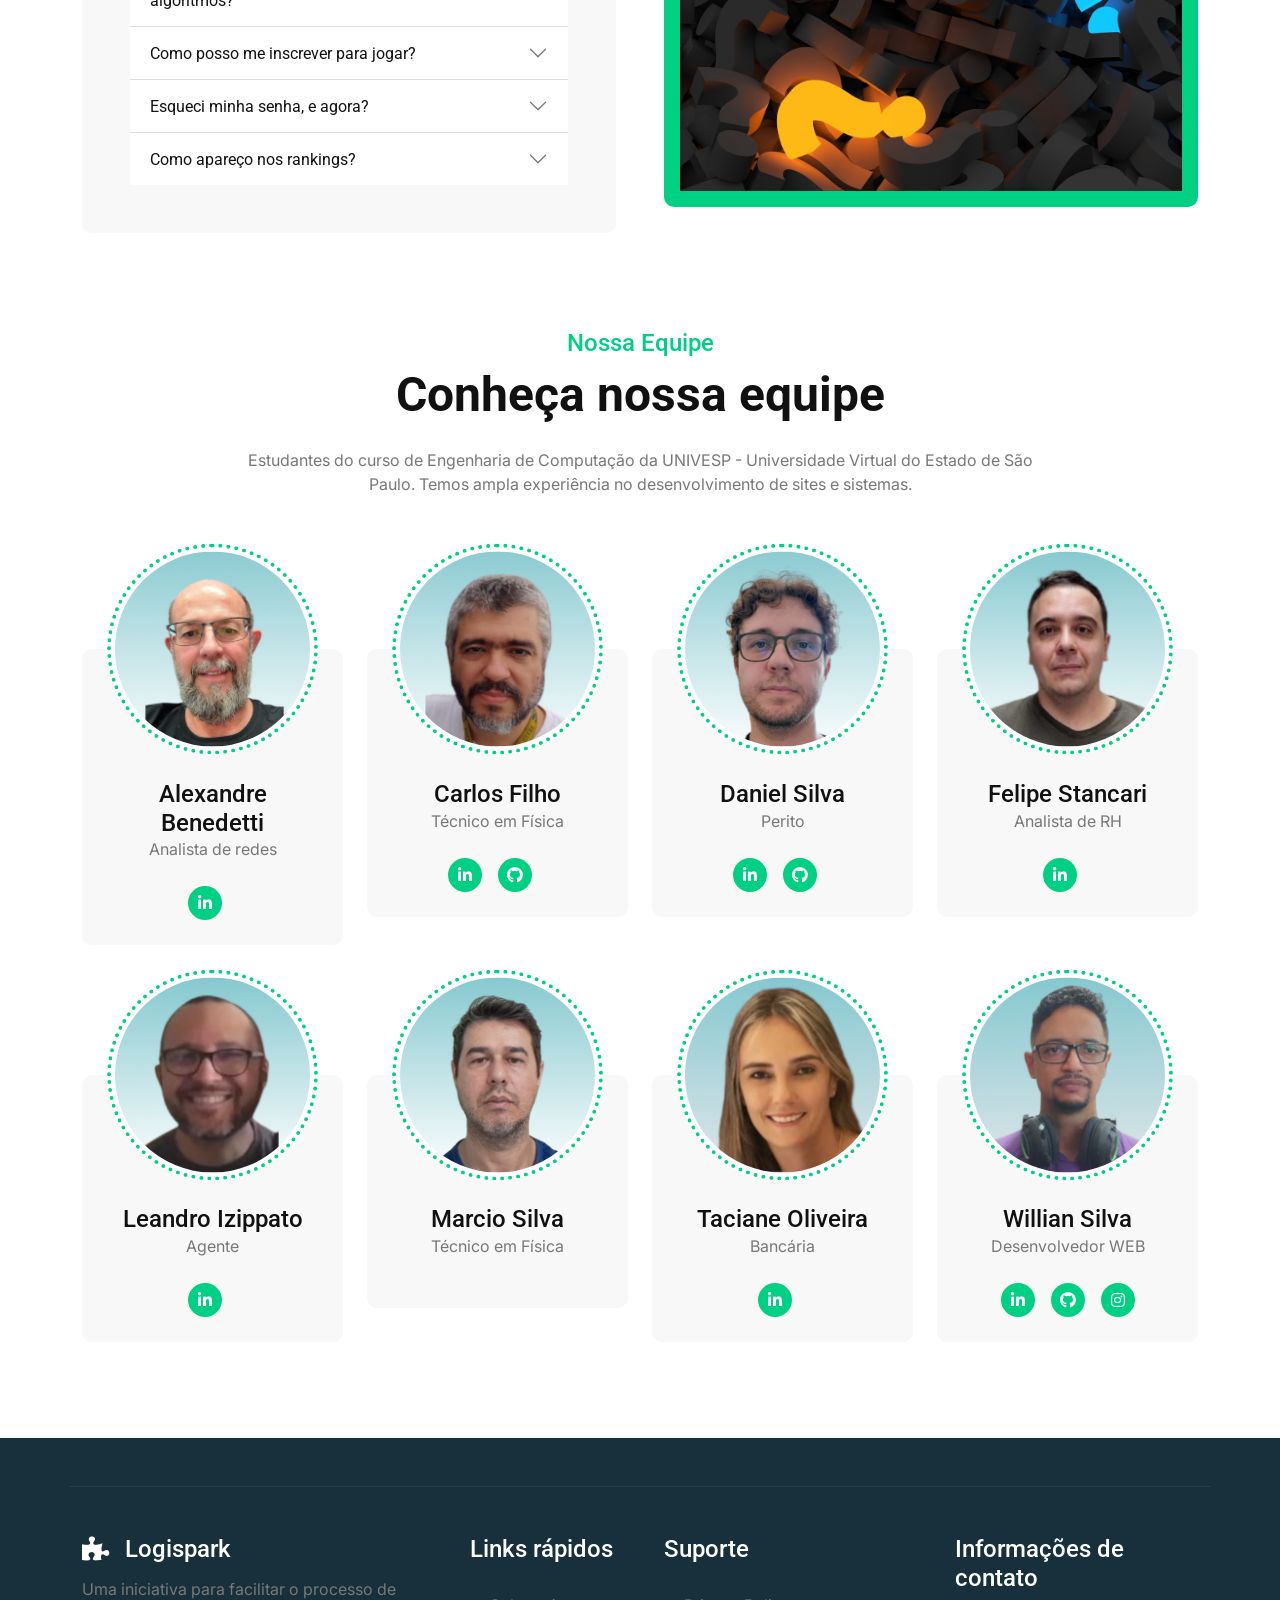
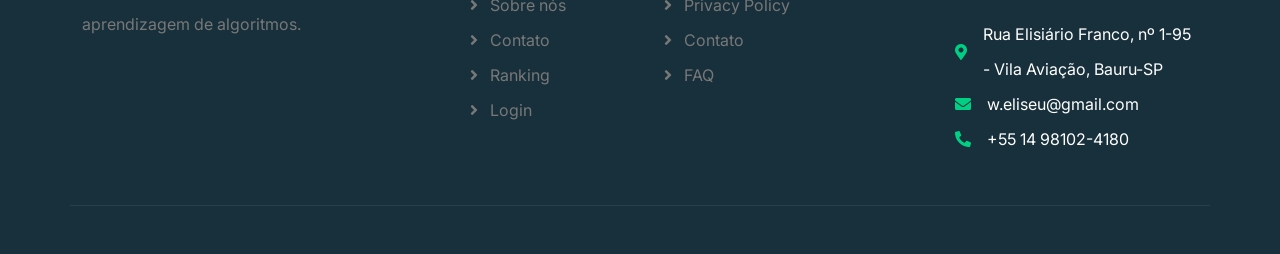
==== commit 52d18216: "update readme" ====
--- a/index.html
+++ b/index.html
@@ -445,7 +445,7 @@
                             </div>
                             <div class="team-title">
                                 <h4 class="mb-0">Felipe Stancari</h4>
-                                <p class="mb-0">-</p>
+                                <p class="mb-0">Analista de RH</p>
                             </div>
                             <div class="team-icon">
                                 <a class="btn btn-primary btn-sm-square rounded-circle me-3" href="http://www.linkedin.com/in/felipe-stancari" target="_blank"><i class="fab fa-linkedin-in"></i></a>
@@ -473,7 +473,7 @@
                             </div>
                             <div class="team-title">
                                 <h4 class="mb-0">Marcio Silva</h4>
-                                <p class="mb-0">-</p>
+                                <p class="mb-0">Técnico em Física</p>
                             </div>
                             <div class="team-icon">
                                 <!-- <a class="btn btn-primary btn-sm-square rounded-circle me-3" href=""><i class="fab fa-facebook-f"></i></a>
